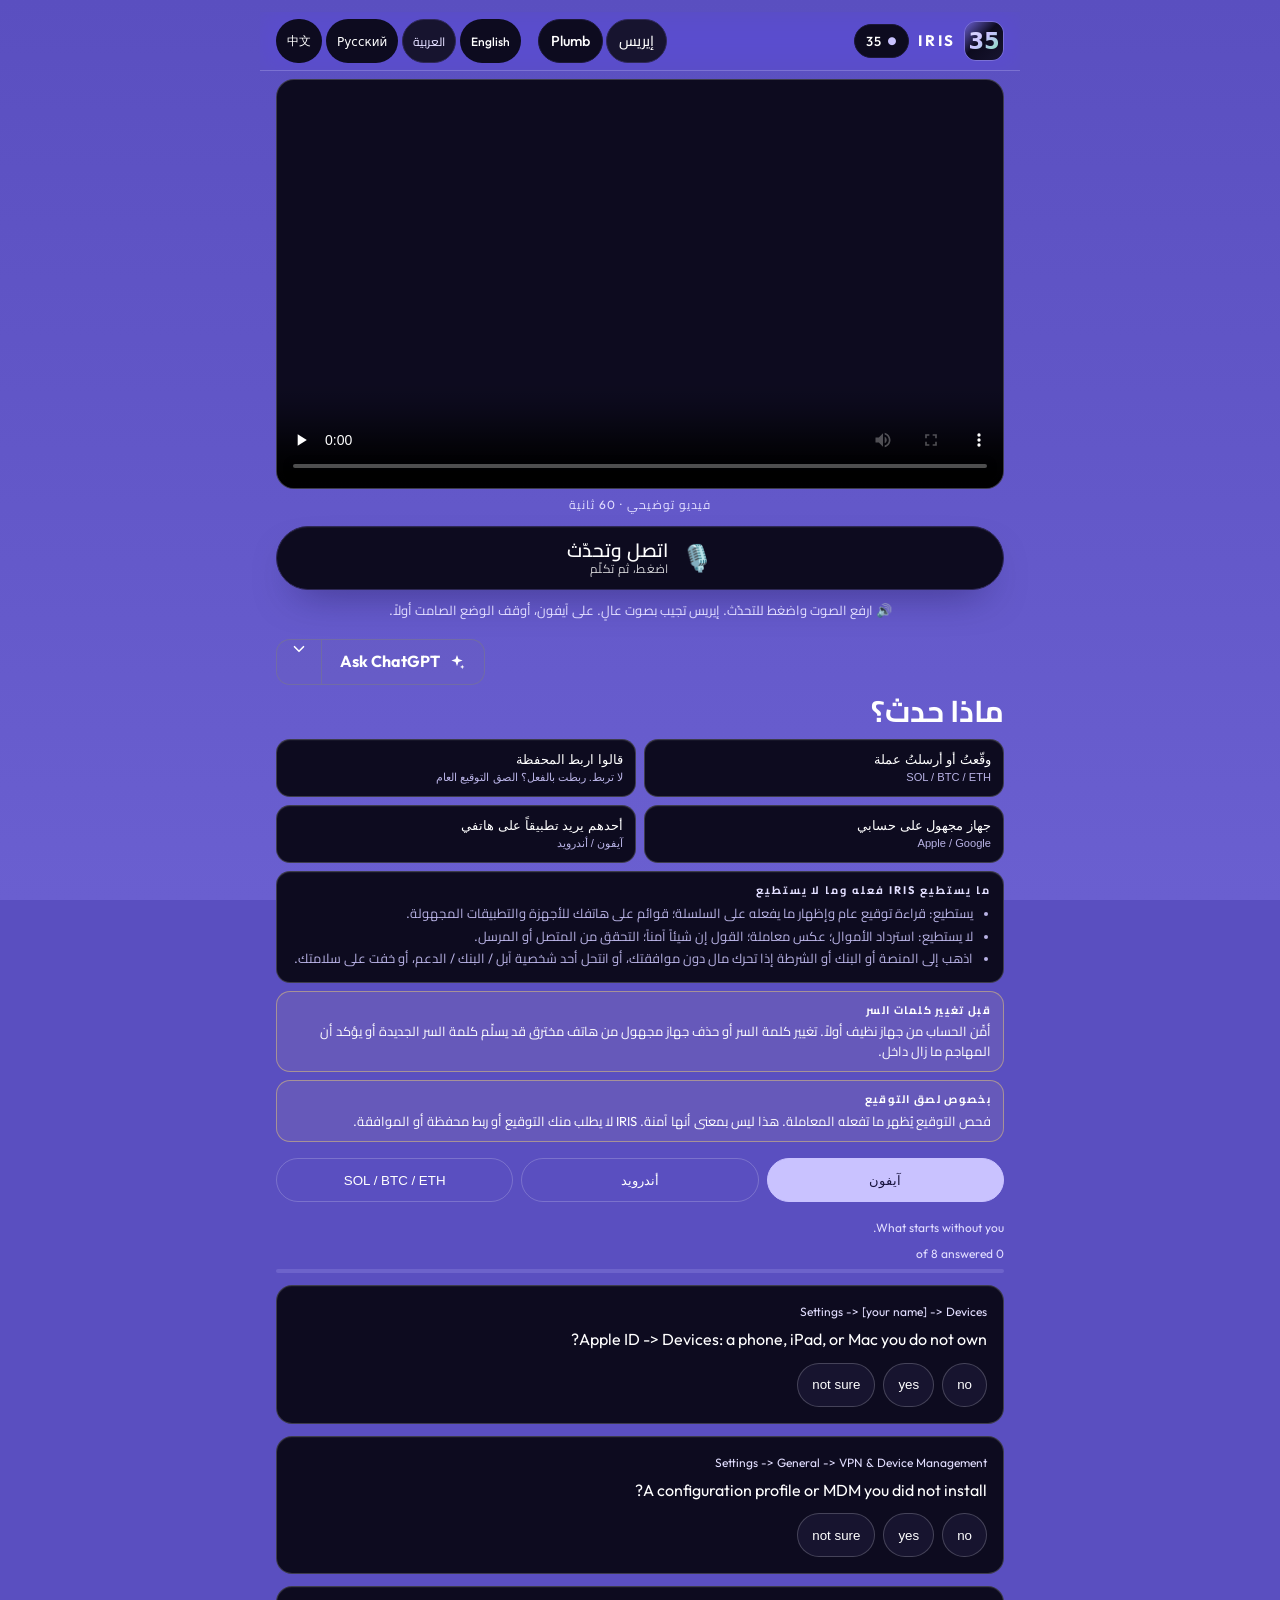
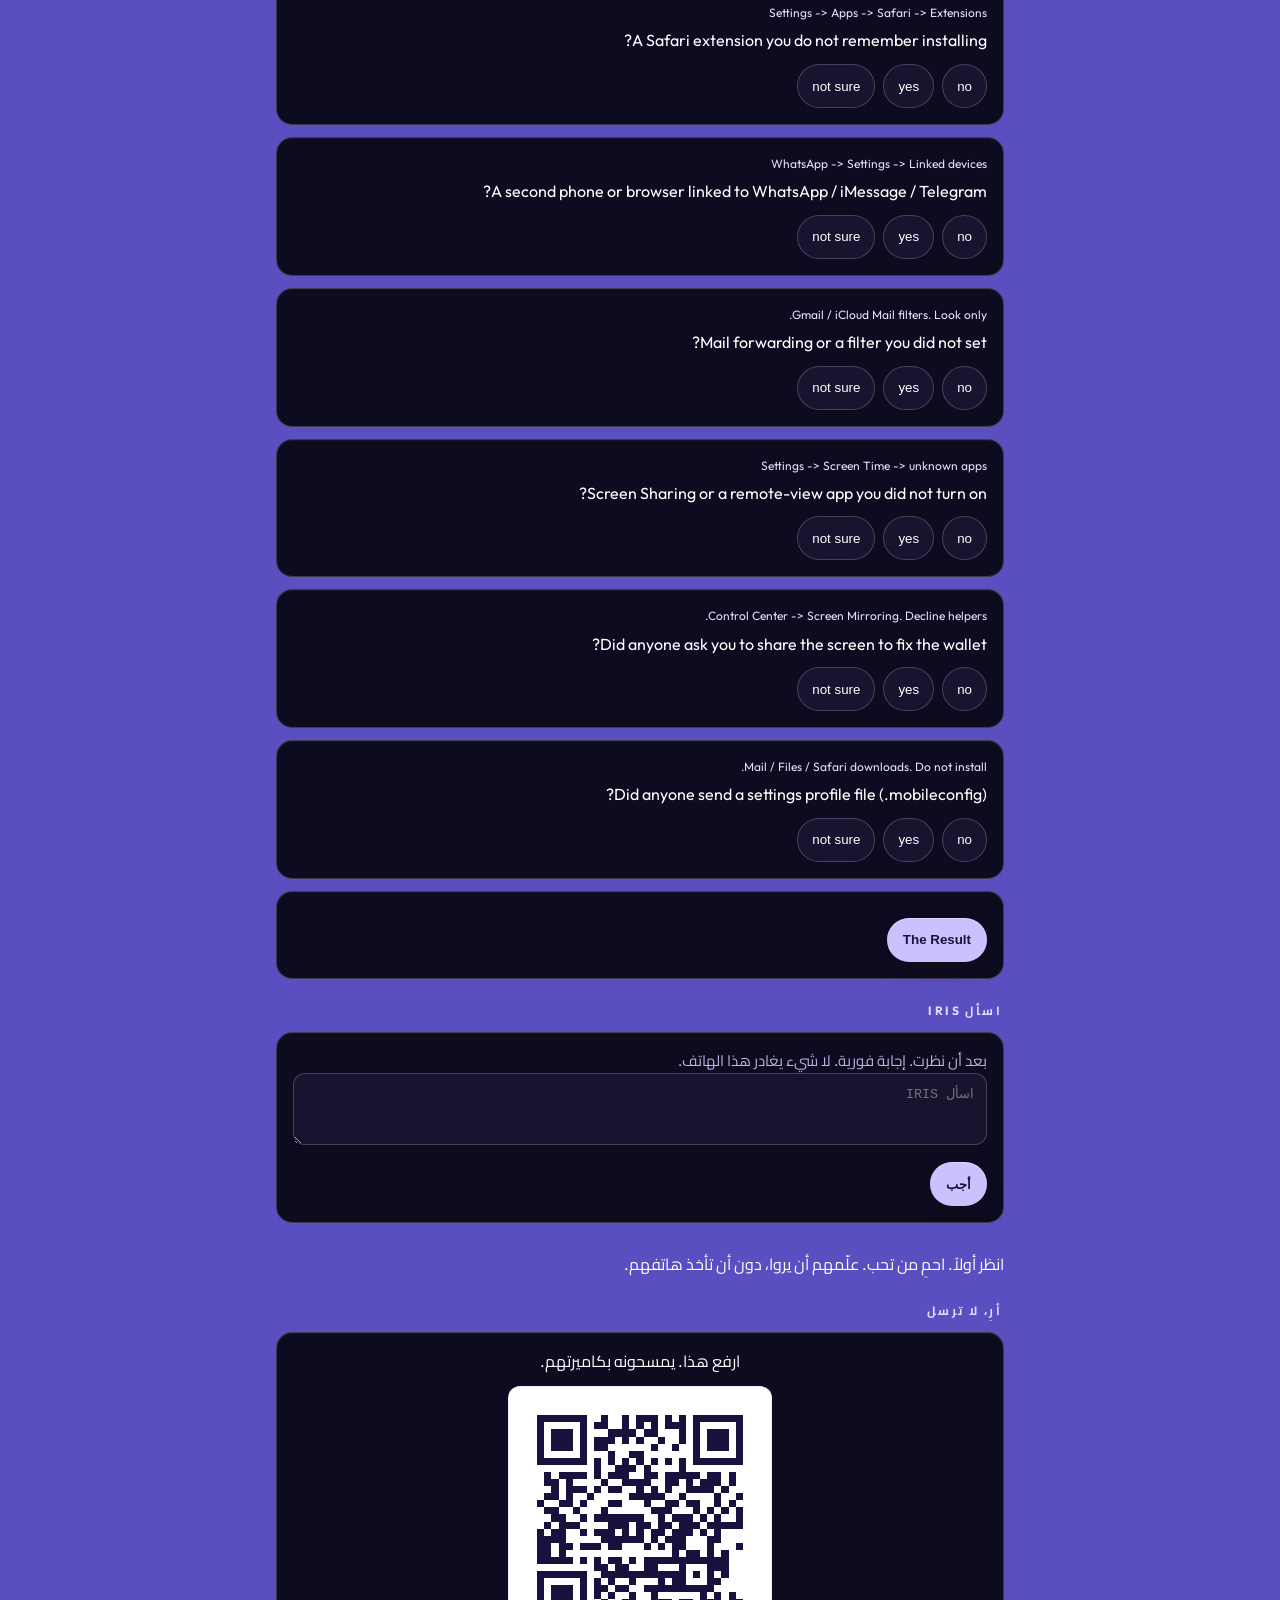
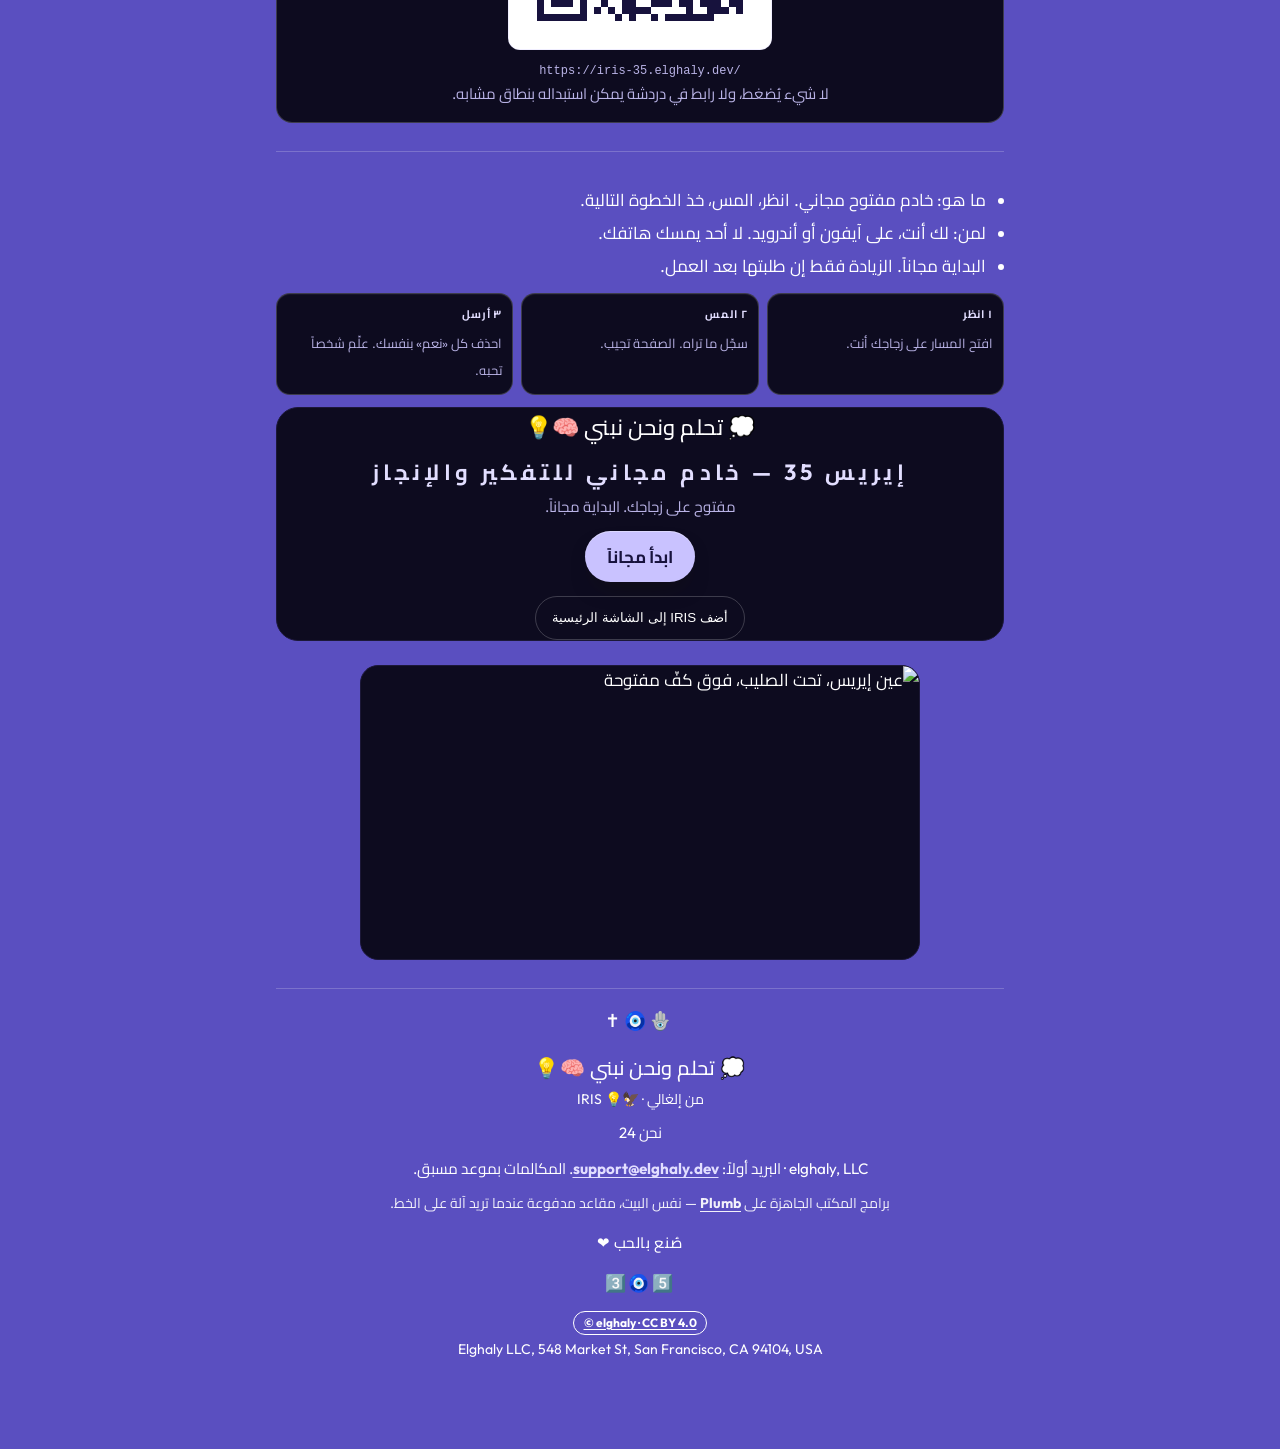
==== ar/index.html @ f45b43e5 "footer: one email, calls by appointment, company address on every page - The email shows once: "Ask " ====
<!DOCTYPE html>
<html lang="ar" dir="rtl" id="root">
<head>
<script>window.__IRIS_PAGE_LANG="ar";</script>

<meta charset="utf-8"/>
<meta name="viewport" content="width=device-width,initial-scale=1,viewport-fit=cover"/>
<title>Iris 35 — what happened?</title>
<meta http-equiv="Content-Security-Policy" content="default-src 'none'; script-src 'self'; style-src 'self' 'unsafe-inline'; img-src 'self' data: https://iris-desk-voice.onrender.com; media-src https://iris-desk-voice.onrender.com; font-src 'self'; manifest-src 'self'; worker-src 'self'; connect-src 'self' https://api.mainnet-beta.solana.com https://solana-rpc.publicnode.com https://ethereum.publicnode.com https://mempool.space; form-action 'self'; base-uri 'none'; object-src 'none'; frame-src 'none'"/>
<meta name="referrer" content="no-referrer"/>
<meta name="theme-color" content="#5a4fc0"/>
<meta name="color-scheme" content="dark"/>
<meta name="description" content="Iris 35 — what happened? Tap your situation. Free help on your phone. No wallet connect."/>
<link rel="canonical" href="https://iris-35.elghaly.dev/ar/"/>
<meta property="og:type" content="website"/>
<meta property="og:site_name" content="Iris 35"/>
<meta property="og:url" content="https://iris-35.elghaly.dev/ar/"/>
<meta property="og:title" content="Iris 35 — what happened?"/>
<meta property="og:description" content="Tap what happened. Free help on your glass. No wallet connect, no seed phrase."/>
<meta property="og:image" content="https://iris-35.elghaly.dev/og.png"/>
<meta property="og:image:width" content="1200"/>
<meta property="og:image:height" content="630"/>
<meta property="og:image:alt" content="Iris 35 — what happened? Free help on your phone, no wallet connect."/>
<meta property="og:locale" content="ar"/>
<meta property="og:locale:alternate" content="ar"/>
<meta property="og:locale:alternate" content="ru_RU"/>
<meta property="og:locale:alternate" content="zh_CN"/>
<link rel="alternate" hreflang="en" href="https://iris-35.elghaly.dev/"/>
<link rel="alternate" hreflang="ar" href="https://iris-35.elghaly.dev/ar/"/>
<link rel="alternate" hreflang="ru" href="https://iris-35.elghaly.dev/ru/"/>
<link rel="alternate" hreflang="zh-Hans" href="https://iris-35.elghaly.dev/zh/"/>
<link rel="alternate" hreflang="x-default" href="https://iris-35.elghaly.dev/"/>
<meta name="twitter:card" content="summary_large_image"/>
<meta name="twitter:title" content="Iris 35 — what happened?"/>
<meta name="twitter:description" content="Tap what happened. Free help on your glass. No wallet connect, no seed phrase."/>
<meta name="twitter:image" content="https://iris-35.elghaly.dev/og.png"/>
<link rel="icon" href="/favicon.ico" sizes="any"/>
<link rel="icon" href="/favicon.svg" type="image/svg+xml"/>
<link rel="apple-touch-icon" href="/apple-touch-icon.png"/>
<link rel="manifest" href="/manifest.webmanifest"/>
<meta name="apple-mobile-web-app-capable" content="yes"/>
<meta name="apple-mobile-web-app-title" content="IRIS 35"/>
<meta name="apple-mobile-web-app-status-bar-style" content="black-translucent"/>
<link rel="stylesheet" href="/iris-glass.css"/>
<link rel="stylesheet" href="/iris.css"/>
<style>
*{box-sizing:border-box;margin:0;padding:0}html,body{color:var(--ink)}
body{-webkit-text-size-adjust:100%}
.wrap{max-width:760px;margin:0 auto;padding:12px 16px 88px;padding-left:max(16px,env(safe-area-inset-left));padding-right:max(16px,env(safe-area-inset-right))}
.lock-top{margin:4px auto 12px}
#desk{scroll-margin-top:80px}
.urgent-first{margin-bottom:8px}
.urgent-h{font-size:clamp(24px,6vw,30px);line-height:1.2;margin:4px 0 10px;letter-spacing:.02em}
.limits,.safety-note{border-radius:14px;padding:12px 14px;margin:10px 0;font-size:14px;line-height:1.5}
.limits{border:1px solid var(--l);background:var(--card);color:var(--dim)}
.limits h2{font-size:11px;letter-spacing:.18em;text-transform:uppercase;color:var(--p);margin:0 0 8px}
.limits ul{margin:0;padding-inline-start:18px}
.limits li{margin:5px 0}
.safety-note{border:1px solid color-mix(in srgb,var(--warn) 45%,transparent);background:color-mix(in srgb,var(--warn) 8%,transparent);color:var(--text)}
.safety-note strong{color:var(--warn);font-weight:700;display:block;margin-bottom:4px;font-size:11px;letter-spacing:.12em;text-transform:uppercase}
.owner{margin:0 0 8px;letter-spacing:.2em;font-size:20px;color:var(--dim);text-align:center}
.hero{text-align:center;margin:8px 0 16px}
.tagline{font-size:clamp(17px,4.5vw,22px);line-height:1.45;margin:12px 0 6px;color:var(--text);letter-spacing:.02em}
.tagline-foot{margin-top:18px;font-size:clamp(16px,4vw,20px);color:var(--text);text-align:center}
.lock{position:relative;max-width:560px;margin:0 auto}
.lock img{width:100%;height:auto;display:block;border-radius:18px;border:1px solid var(--l);background:var(--card)}
.h1{font-size:22px;line-height:1.3;margin:14px 0 8px}
.lede,.hint,.love{color:var(--dim);font-size:15px}
.status{display:inline-flex;align-items:center;gap:6px;border:1px solid var(--l);border-radius:999px;padding:4px 10px;font-size:12px;color:var(--c);margin:8px 0}
.status i{width:7px;height:7px;border-radius:50%;background:var(--dim);display:inline-block;flex:0 0 auto}
.status.up i{background:var(--g)}.status.down i{background:var(--bad)}.status.down{color:var(--bad)}
.cta{display:inline-block;border-radius:999px;padding:12px 22px;font:700 15px inherit;text-decoration:none;margin:12px 0 4px}
.bullets{margin:14px 0;padding-inline-start:18px;color:var(--dim)}
.bullets li{margin:6px 0}
.how{display:grid;grid-template-columns:1fr 1fr 1fr;gap:8px;margin:12px 0}
.how div{border:1px solid var(--l);border-radius:14px;padding:12px 10px;background:var(--card)}
.how b{display:block;color:var(--c);font-size:11px;letter-spacing:.08em;text-transform:uppercase;margin-bottom:4px}
.how span{color:var(--dim);font-size:13px}
.love{margin-top:28px;font-size:16px;line-height:1.7;color:var(--text)}
h2{font-size:12px;letter-spacing:.2em;text-transform:uppercase;color:var(--p);margin:22px 2px 8px}
.askgrid{display:grid;grid-template-columns:1fr 1fr;gap:8px;margin:8px 0 4px}
.askgrid button{text-align:start;border:1px solid var(--l);background:var(--card);color:var(--ink);border-radius:14px;padding:12px;font:600 13px inherit;cursor:pointer;min-height:52px}
.askgrid button small{display:block;color:var(--dim);font-weight:500;margin-top:4px}
.tabs{display:flex;gap:8px;margin:16px 0;flex-wrap:wrap}
.tabs button{flex:1;min-width:22%;min-height:44px;border:1px solid var(--l);background:transparent;color:var(--ink);border-radius:999px;padding:12px 8px;font:600 13px inherit;cursor:pointer}
.tabs button[aria-selected="true"]{background:var(--g);color:var(--gold-ink);border-color:var(--g)}
.panel{display:none}.panel.on{display:block}
.card{background:var(--card);border:1px solid var(--l);border-radius:16px;padding:16px;margin-top:12px}
.q{font-size:16px;margin-bottom:10px}
.ans{display:flex;flex-wrap:wrap;gap:8px}
.ans button{border:1px solid var(--l);background:var(--card-2);color:var(--ink);border-radius:999px;padding:10px 14px;font:600 13px inherit;cursor:pointer;min-height:44px}
.ans button.on-no{border-color:var(--g);color:var(--g);background:color-mix(in srgb,var(--gold) 10%,transparent)}
.ans button.on-yes{border-color:var(--bad);color:var(--bad);background:color-mix(in srgb,var(--bad) 10%,transparent)}
.ans button.on-idk{border-color:var(--warn);color:var(--warn);background:color-mix(in srgb,var(--warn) 10%,transparent)}
.badge{display:inline-block;border-radius:999px;padding:4px 10px;font-size:12px;font-weight:700;letter-spacing:.1em;margin-bottom:8px;border:1px solid currentColor}
.A{color:var(--gold)}.B{color:var(--warn)}.C{color:var(--bad)}.X{color:var(--muted)}
.rule{font-family:ui-monospace,Menlo,Consolas,monospace;font-size:13px;white-space:pre-wrap;word-break:break-word}
label{display:block;font-size:11px;letter-spacing:.14em;text-transform:uppercase;color:var(--p);margin-bottom:8px}
textarea,input[type=email],input[type=text]{width:100%;background:var(--card-2);color:var(--ink);border:1px solid var(--l);border-radius:12px;padding:12px;font:14px inherit}
textarea{min-height:72px}
#q{font:13px ui-monospace,Menlo,Consolas,monospace;min-height:88px}
.row{display:flex;gap:8px;margin-top:10px;flex-wrap:wrap}
.go{border:0;border-radius:999px;padding:12px 16px;font:600 13px inherit;cursor:pointer;min-height:44px}
.ghost{background:transparent;border:1px solid var(--l);color:var(--ink);border-radius:999px;padding:12px 16px;font:600 13px inherit;cursor:pointer;min-height:44px}
.out{display:none;margin-top:12px}.out.on{display:block}
.later{margin-top:28px;padding-top:20px;border-top:1px solid var(--l)}
footer{margin-top:28px;color:var(--dim);font-size:14px;text-align:center;padding-top:8px;border-top:1px solid var(--l)}
footer .marks{letter-spacing:.2em;margin:10px 0;font-size:18px}
footer .marks-down{letter-spacing:.14em;margin-top:14px;font-size:17px}
footer .we-are{margin:10px 0;font-size:15px;color:var(--text)}
footer .made-by{margin-top:16px;font-size:15px;color:var(--warn);letter-spacing:.04em}
footer .plumb-door{margin:12px 0;font-size:14px;line-height:1.55;opacity:.92}
footer .plumb-door a{font-weight:600}
footer .trust{margin-top:16px;padding-top:12px;border-top:1px solid var(--l);font-size:12px;line-height:1.55}
.addr{direction:ltr;unicode-bidi:isolate;margin-top:6px}
a{color:var(--c)}
.path{color:var(--g);font-size:12px;margin-bottom:6px}
@media(max-width:560px){.how{grid-template-columns:1fr}.askgrid{grid-template-columns:1fr}}
.voice{margin:4px 0 18px}
.voice-hint{color:var(--dim);font-size:13px;text-align:center;margin:0 0 14px}
.demo{margin:0 0 12px}
.demo video{display:block;width:100%;height:auto;aspect-ratio:16/9;border-radius:18px;border:1px solid var(--l);background:var(--card)}
.demo figcaption{color:var(--dim);font-size:12px;letter-spacing:.08em;text-align:center;margin-top:6px}
@media print{.voice{display:none}}
</style>
<style id="lic-badges-css">.lic-badges{margin:.75rem 0 0;font-size:.75rem;line-height:1.2}.lic-badges>a,.lic-badges>span{display:inline-flex;align-items:center;min-height:24px;margin:.2rem .15rem;padding:0 .6rem;border:1px solid currentColor;border-radius:999px;color:inherit;vertical-align:middle}.lic-badges>a{text-decoration:underline;text-underline-offset:2px}.lic-badges>span{text-decoration:none}</style>
</head>
<body>
<a class="skip" href="#desk" data-i18n="skip">Skip to the desk</a>
<p id="offline-bar" class="offline-bar" role="status" hidden data-i18n="offline">Offline. Everything on this page still works — only the chain lookup needs a line.</p>
<div class="wrap">
  <header class="nav">
    <div class="nav__in">
      <a class="brand-lockup" href="/" aria-label="IRIS 35 home">
        <img class="brand-mark" src="/mark-35.svg" width="40" height="40" alt="" decoding="async"/>
        <span class="word">IRIS</span>
      </a>
      <span class="house-badge" aria-label="Iris 35"><span class="house-badge__dot" aria-hidden="true">●</span> 35</span>
      <nav class="nav__links nav__links--always" aria-label="Site">
        <a href="/" aria-current="page" data-i18n="nav_iris">Iris</a>
        <a href="https://plumb-35.elghaly.dev/" rel="noopener noreferrer" data-i18n="nav_plumb">Plumb</a>
      </nav>
      <div class="lang-switch" id="langs" role="group" aria-label="Choose language" data-i18n-label="langs_label">
        <button type="button" class="lang-btn" data-lang="en" lang="en" aria-pressed="true">English</button>
        <button type="button" class="lang-btn" data-lang="ar" lang="ar" aria-pressed="false">العربية</button>
        <button type="button" class="lang-btn" data-lang="ru" lang="ru" aria-pressed="false">Русский</button>
        <button type="button" class="lang-btn" data-lang="zh" lang="zh-Hans" aria-pressed="false">中文</button>
      </div>
    </div>
  </header>

  <main id="main">
  <section class="voice" aria-label="Talk to Iris">
    <figure class="demo">
      <video width="1280" height="720" controls playsinline preload="none" poster="demo-poster.jpg" src="https://iris-desk-voice.onrender.com/demo.mp4"></video>
      <figcaption data-i18n="demo_cap">Demo video · 60 seconds</figcaption>
    </figure>
    <a class="talk-btn" href="https://iris-desk-voice.onrender.com" target="_blank" rel="noopener noreferrer">
      <span class="talk-icon" aria-hidden="true">🎙️</span>
      <span class="talk-text"><span class="talk-label" data-i18n="talk_label">Connect &amp; talk</span><span class="talk-sub" data-i18n="talk_sub">Tap, then speak</span></span>
    </a>
    <p class="voice-hint" data-i18n="voice_hint">🔊 Turn your volume up and tap to talk. Iris answers out loud. On iPhone, switch off silent mode first.</p>
  </section>

  <section class="urgent-first" id="what" aria-labelledby="urgent-heading">
    <div class="page-menu" data-page-menu style="display:flex;justify-content:flex-end;min-height:46px;margin:0 0 .5rem"></div>
    <h1 class="urgent-h" id="urgent-heading" data-i18n="askline">What happened?</h1>

    <div class="askgrid" role="group" aria-labelledby="urgent-heading">
      <button type="button" data-go="sig"><span data-i18n="g3">I signed or sent crypto</span><small data-i18n="g3s">SOL / BTC / ETH</small></button>
      <button type="button" data-go="sig"><span data-i18n="g4">They said connect wallet</span><small data-i18n="g4s">Do not connect. Already did? Paste the hash</small></button>
      <button type="button" data-go="iphone"><span data-i18n="g2">Unknown device on my account</span><small data-i18n="g2s">Apple / Google</small></button>
      <button type="button" data-go="iphone"><span data-i18n="g1">Someone wants an app on my phone</span><small data-i18n="g1s">iPhone / Android</small></button>
    </div>

    <div class="limits" role="note">
      <h2 data-i18n="limits_h">What IRIS can and cannot do</h2>
      <ul>
        <li data-i18n="limits_can">CAN: read a public transaction hash and show what it does on chain; walk checklists on your phone for unknown devices and apps.</li>
        <li data-i18n="limits_cannot">CANNOT: recover funds; reverse a transaction; say something is safe; verify who called, emailed, or messaged you.</li>
        <li data-i18n="limits_when">Go to your exchange, bank, or police if money moved without your consent, someone impersonates Apple / bank / support, or you fear for your safety.</li>
      </ul>
    </div>

    <div class="safety-note" role="note">
      <strong data-i18n="safety_clean_h">Before you change passwords</strong>
      <span data-i18n="safety_clean">Secure the account from a clean device first. Changing a password or removing an unknown device from a compromised phone can hand over the new password or confirm the attacker still has access.</span>
    </div>

    <div class="safety-note hash-note" role="note">
      <strong data-i18n="safety_hash_h">About pasting a hash</strong>
      <span data-i18n="safety_hash">A hash check shows what a transaction does. That is not the same as safe. IRIS cannot tell you to sign, connect a wallet, or approve.</span>
    </div>
  </section>

  <div id="desk" class="tabs" role="tablist" aria-label="Which situation" data-i18n-label="tabs_label">
    <button type="button" id="tab-iphone" role="tab" aria-selected="true" aria-controls="iphone" data-i18n="tab_iphone">iPhone</button>
    <button type="button" id="tab-android" role="tab" aria-selected="false" aria-controls="android" data-i18n="tab_android">Android</button>
    <button type="button" id="tab-sig" role="tab" aria-selected="false" aria-controls="sig" data-i18n="tab_sig">SOL / BTC / ETH</button>
  </div>
  <div id="iphone" class="panel on" role="tabpanel" aria-labelledby="tab-iphone" tabindex="-1"></div>
  <div id="android" class="panel" role="tabpanel" aria-labelledby="tab-android" tabindex="-1"></div>
  <div id="sig" class="panel" role="tabpanel" aria-labelledby="tab-sig" tabindex="-1">
    <div class="card">
      <label for="q" data-i18n="hash_label">Public hash only</label>
      <textarea id="q" spellcheck="false" autocomplete="off" autocapitalize="off" data-i18n-ph="hash_ph" placeholder="SOL signature / BTC txid / ETH 0x hash — or paste the explorer link"></textarea>
      <div class="row">
        <button class="go" id="run" type="button" data-i18n="classify">Classify</button>
        <button class="ghost" id="clr" type="button" data-i18n="clear">Clear</button>
      </div>
      <div class="out" id="out" role="status" aria-live="polite"><p><span class="badge A" id="badge">-</span></p><p class="rule" id="report"></p>
        <div class="row"><button class="ghost" type="button" id="copy-chain" data-i18n="copy">Copy report</button></div>
      </div>
    </div>
  </div>

  <h2 data-i18n="ask_h">Ask IRIS</h2>
  <div class="card">
    <p class="hint" data-i18n="ask_hint">After you looked. Instant answer. Nothing leaves this phone.</p>
    <textarea id="askq" data-i18n-ph="ask_ph" placeholder="Ask IRIS"></textarea>
    <div class="row"><button class="go" type="button" id="askgo" data-i18n="ask_go">Answer</button></div>
    <div class="out" id="askout" role="status" aria-live="polite"><p class="rule" id="askrep"></p></div>
  </div>
  <p class="love" data-i18n="love">See first. Protect the people you love. Teach them to see, without taking their phone.</p>

  <h2 data-i18n="qr_h">Show, do not send</h2>
  <div class="card qr-card">
    <p class="q" data-i18n="qr_q">Hold this up. They scan it with their own camera.</p>
    <img class="qr" src="/qr.svg" width="264" height="264" loading="lazy" decoding="async" data-i18n-alt="qr_alt" alt="QR code for https://iris-35.elghaly.dev/"/>
    <p class="rule" dir="ltr">https://iris-35.elghaly.dev/</p>
    <p class="hint" data-i18n="qr_p">Nothing to click, nothing in a chat for anyone to swap for a lookalike.</p>
  </div>

  <section class="later" aria-label="About IRIS">
    <ul class="bullets">
      <li data-i18n="b1">What it is: a free open server. Look, tap, get the next path.</li>
      <li data-i18n="b2">Who it is for: you, on your iPhone or Android. Nobody holds the phone.</li>
      <li data-i18n="b3">Free to start. Extra only if you ask after the work.</li>
    </ul>
    <div class="how">
      <div><b data-i18n="how1_h">1 Look</b><span data-i18n="how1_p">Open the path on YOUR glass.</span></div>
      <div><b data-i18n="how2_h">2 Tap</b><span data-i18n="how2_p">Mark what you see. The page answers.</span></div>
      <div><b data-i18n="how3_h">3 Ship</b><span data-i18n="how3_p">Remove a YES yourself. Teach one person you love.</span></div>
    </div>
    <div class="hero">
      <p class="tagline" data-i18n="tagline">💭 you dream we build 🧠💡</p>
      <h2 class="h1" data-i18n="h1">Iris 35 — free server to think and ship</h2>
      <p class="lede" data-i18n="lede">Open on your glass. Free to start.</p>
      <a class="cta" href="#what" data-i18n="cta">Start free</a>
      <div class="row" id="install-row" hidden style="justify-content:center">
        <button class="ghost" type="button" id="install-go" data-i18n="install">Add IRIS to your home screen</button>
      </div>
    </div>
    <div class="eye">
      <img src="/iris-eye.svg" width="1200" height="630" loading="lazy" decoding="async" data-i18n-alt="eye_alt" alt="The IRIS eye, under a cross, above an open hand"/>
    </div>
  </section>

  </main>
  <footer>
    <p class="marks" aria-hidden="true" dir="ltr">✝️🧿🪬</p>
    <p class="tagline tagline-foot" data-i18n="tagline" dir="auto">💭 you dream we build 🧠💡</p>
    <p data-i18n="by" dir="auto">IRIS 💡🦅 · by ElGhaly</p>
    <p class="we-are"><span data-i18n="we_are">We are 24</span></p>
    <p class="footer-contact"><span data-i18n="footer_llc">elghaly, LLC</span> · <span data-i18n="footer_mail_first">Email first: </span><a href="mailto:support@elghaly.dev" dir="ltr">support@elghaly.dev</a><span data-i18n="footer_calls">. Calls by appointment.</span></p>
    <p class="plumb-door"><span data-i18n="plumb_note">Ready desk software lives on</span> <a href="https://plumb-35.elghaly.dev/" rel="noopener noreferrer">Plumb</a><span data-i18n="plumb_tail"> — same house, paid seats when you want a machine on the wire.</span></p>
    <p class="made-by" data-i18n="made_by" dir="auto">made by love ❤️</p>
    <p class="marks marks-down" aria-hidden="true" dir="ltr">3️⃣🧿5️⃣</p>
  <p class="lic-badges" dir="ltr"><a href="https://creativecommons.org/licenses/by/4.0/" rel="license">© elghaly · CC BY 4.0</a></p>
    <p class="footer__address" lang="en" dir="ltr">Elghaly LLC, 548 Market St, San Francisco, CA 94104, USA</p>
  </footer>
</div>
<script type="application/ld+json">
{"@context":"https://schema.org","@type":"WebSite","name":"Iris 35","url":"https://iris-35.elghaly.dev/","inLanguage":["en","ar","ru","zh"],"description":"What happened? Free help on your phone. Tap your situation — no wallet connect.","publisher":{"@type":"Organization","name":"elghaly, LLC","email":"support@elghaly.dev","url":"https://iris-35.elghaly.dev/"}}
</script>
<script src="/i18n.js"></script>
<script src="/sol-decode.js"></script>
<script src="/app.js"></script>
<script src="/boot.js"></script>
<script src="/ui.js"></script>
<script src="/page-menu.js" defer></script>
</body>
</html>
---- iris-glass.css ----
/* Iris 35 — elghaly house palette 5b (matches chatting.elghaly.dev). */

@font-face {
  font-family: "Outfit";
  font-style: normal;
  font-weight: 700;
  font-display: swap;
  src: url("/fonts/outfit-latin-700-normal.woff2") format("woff2");
  unicode-range: U+0000-00FF, U+0131, U+0152-0153, U+02BB-02BC, U+02C6, U+02DA, U+02DC,
    U+0304, U+0308, U+0329, U+2000-206F, U+20AC, U+2122, U+2191, U+2193, U+2212, U+2215,
    U+FEFF, U+FFFD;
}
@font-face {
  font-family: "Outfit";
  font-style: normal;
  font-weight: 400;
  font-display: swap;
  src: url("/fonts/outfit-latin-400-normal.woff2") format("woff2");
  unicode-range: U+0000-00FF, U+0131, U+0152-0153, U+02BB-02BC, U+02C6, U+02DA, U+02DC,
    U+0304, U+0308, U+0329, U+2000-206F, U+20AC, U+2122, U+2191, U+2193, U+2212, U+2215,
    U+FEFF, U+FFFD;
}
@font-face {
  font-family: "Outfit";
  font-style: normal;
  font-weight: 500;
  font-display: swap;
  src: url("/fonts/outfit-latin-500-normal.woff2") format("woff2");
  unicode-range: U+0000-00FF, U+0131, U+0152-0153, U+02BB-02BC, U+02C6, U+02DA, U+02DC,
    U+0304, U+0308, U+0329, U+2000-206F, U+20AC, U+2122, U+2191, U+2193, U+2212, U+2215,
    U+FEFF, U+FFFD;
}
@font-face {
  font-family: "Cairo";
  font-style: normal;
  font-weight: 200 1000;
  font-display: swap;
  src: url("/fonts/cairo-arabic-wght.woff2") format("woff2");
  unicode-range: U+0600-06FF, U+0750-077F, U+0870-088E, U+0890-0891, U+0897-08E1,
    U+08E3-08FF, U+200C-200E, U+2010-2011, U+204F, U+2E41, U+FB50-FDFF, U+FE70-FE74,
    U+FE76-FEFC;
}
@font-face {
  font-family: "Cinzel Wordmark";
  font-style: normal;
  font-weight: 500;
  font-display: swap;
  src: url("/fonts/cinzel-500-wordmark.woff2") format("woff2");
  unicode-range: U+0041, U+0045, U+0047, U+0048, U+004C, U+0059;
}

:root {
  color-scheme: dark;
  --bg: #5a4fc0;
  --bg-2: #6a5fd0;
  --card: #0d0b1f;
  --card-2: #17142f;
  --line: #1c1838;
  --line-2: #2e2856;
  --text: #ffffff;
  --muted: #b9b3e6;
  --gold: #c9c2ff;
  --gold-2: #e2deff;
  --gold-ink: #17123d;
  --pos: #7be3b0;
  --on-bg-line: rgba(255, 255, 255, 0.2);
  --shadow: inset 0 1px 0 rgba(255, 255, 255, 0.04), 0 18px 40px -20px rgba(16, 10, 58, 0.6);
  --radius: 22px;
  --radius-sm: 20px;
  --font: "Outfit", "Cairo", system-ui, -apple-system, "Segoe UI", sans-serif;
  --max: 72rem;
  --gutter: 1rem;
  /* legacy iris tokens */
  --ink: var(--text);
  --dim: var(--muted);
  --p: var(--gold);
  --g: var(--gold);
  --c: var(--gold-2);
  --l: var(--on-bg-line);
  --warn: #f5d76e;
  --bad: #ff8fa8;
}

html {
  background: var(--bg);
  scroll-behavior: smooth;
  overflow-x: clip;
}

body {
  overflow-x: clip;
  font-family: var(--font);
  font-size: 1.0625rem;
  line-height: 1.6;
  -webkit-font-smoothing: antialiased;
}

body::before {
  content: "";
  position: fixed;
  inset: 0;
  z-index: -1;
  pointer-events: none;
  background: linear-gradient(180deg, var(--bg), var(--bg-2));
}

a {
  color: var(--gold-2);
  text-underline-offset: 3px;
}

/* ── top bar ── */
.nav {
  position: sticky;
  top: 0;
  z-index: 50;
  margin: 0 -16px 8px;
  background: color-mix(in srgb, var(--bg) 94%, transparent);
  border-bottom: 1px solid var(--on-bg-line);
}

@supports ((-webkit-backdrop-filter: blur(1px)) or (backdrop-filter: blur(1px))) {
  .nav {
    background: color-mix(in srgb, var(--bg) 78%, transparent);
    -webkit-backdrop-filter: saturate(160%) blur(16px);
    backdrop-filter: saturate(160%) blur(16px);
  }
}

.nav__in {
  max-width: var(--max);
  min-height: 56px;
  margin: 0 auto;
  padding: 0.45rem 16px;
  padding-top: max(0.45rem, env(safe-area-inset-top));
  display: flex;
  align-items: center;
  gap: 0.55rem;
  flex-wrap: nowrap;
}

.brand-lockup {
  display: flex;
  align-items: center;
  gap: 8px;
  flex: 0 0 auto;
  text-decoration: none;
  color: var(--text);
}

.brand-mark {
  width: 40px;
  height: 40px;
  border-radius: 12px;
  border: 1px solid var(--on-bg-line);
}

.brand-lockup .word {
  font-size: 0.95rem;
  font-weight: 700;
  letter-spacing: 0.18em;
  color: var(--text);
}

.house-badge {
  display: inline-flex;
  align-items: center;
  gap: 0.35rem;
  flex: none;
  padding: 0.35rem 0.7rem;
  border: 1px solid var(--line);
  border-radius: 999px;
  background: var(--card);
  color: var(--text);
  font-size: 0.82rem;
  font-weight: 500;
  letter-spacing: 0.06em;
  white-space: nowrap;
}

.house-badge__dot {
  color: var(--gold);
  font-size: 0.65rem;
  line-height: 1;
}

.nav__links {
  display: none;
  gap: 0.2rem;
  margin-inline-start: auto;
}

.nav__links a {
  min-height: 44px;
  display: inline-flex;
  align-items: center;
  padding: 0.45rem 0.75rem;
  border-radius: 999px;
  color: var(--text);
  font-size: 0.9rem;
  font-weight: 500;
  text-decoration: none;
  background: var(--card);
  border: 1px solid var(--line);
}

.nav__links a:hover,
.nav__links a[aria-current="page"] {
  background: var(--card-2);
  border-color: var(--line-2);
}

.nav__links--always {
  display: flex;
}

.lang-switch {
  display: flex;
  gap: 4px;
  min-width: 0;
  margin-inline-start: auto;
  overflow-x: auto;
  scrollbar-width: none;
}

.lang-switch::-webkit-scrollbar {
  display: none;
}

.lang-btn {
  flex: none;
  min-height: 44px;
  padding: 4px 10px;
  border: 1px solid transparent;
  border-radius: 999px;
  background: var(--card);
  color: var(--text);
  font: 500 0.75rem var(--font);
  cursor: pointer;
  white-space: nowrap;
}

.lang-btn[aria-pressed="true"] {
  border-color: var(--line-2);
  background: var(--card-2);
  color: var(--gold-2);
}

@media (max-width: 420px) {
  .nav__in {
    gap: 0.35rem;
    min-width: 0;
  }
  .brand-lockup .word {
    font-size: 0.85rem;
    letter-spacing: 0.12em;
  }
  .house-badge {
    padding: 0.3rem 0.55rem;
    font-size: 0.75rem;
  }
  .lang-btn {
    padding: 4px 6px;
    font-size: 0.68rem;
  }
  .nav__links--always a {
    padding: 0.45rem 0.5rem;
    font-size: 0.82rem;
  }
  .lang-switch {
    min-width: 0;
    max-width: 100%;
  }
}

@media (max-width: 390px) {
  .nav__in {
    gap: 0.25rem;
  }
  .brand-lockup .word {
    display: none;
  }
  .nav__links--always a {
    padding: 0.4rem 0.45rem;
    font-size: 0.78rem;
  }
}

@media (min-width: 900px) {
  .lang-switch {
    margin-inline-start: 0.5rem;
  }
}

.wrap {
  max-width: min(760px, var(--max));
}

.go,
.cta {
  background: var(--gold) !important;
  color: var(--gold-ink) !important;
  border-color: transparent !important;
  font-weight: 700;
  box-shadow: 0 12px 26px -14px rgba(26, 20, 5, 0.55),
    inset 0 1px 0 rgba(255, 255, 255, 0.35);
}

.go:hover,
.cta:hover {
  background: var(--gold-2) !important;
}

.ghost,
.tabs button,
.ans button {
  border-color: var(--line-2);
}

.tabs button[aria-selected="true"],
.langs button.on {
  background: var(--gold);
  color: var(--gold-ink);
  border-color: var(--gold);
}

.card,
.limits,
.how div,
.askgrid button {
  background: var(--card);
  border-color: var(--line);
  box-shadow: inset 0 1px 0 rgba(255, 255, 255, 0.04);
}

.card .hint,
.lede,
.hint,
.love,
.limits,
.bullets,
.how span,
.voice-hint,
footer {
  color: var(--muted);
}

h2,
.limits h2,
label {
  color: var(--gold);
}

.offline-bar {
  background: var(--warn);
  color: var(--gold-ink);
}

.skip:focus {
  background: var(--gold);
  color: var(--gold-ink);
}

.talk-btn {
  display: flex;
  align-items: center;
  justify-content: center;
  gap: 12px;
  width: 100%;
  box-sizing: border-box;
  min-height: 64px;
  margin: 0 0 10px;
  padding: 10px 20px;
  border-radius: 999px;
  border: 1px solid var(--line-2);
  background: var(--card) !important;
  color: var(--text) !important;
  font-family: inherit;
  text-decoration: none;
  letter-spacing: 0.02em;
  touch-action: manipulation;
  -webkit-tap-highlight-color: transparent;
  box-shadow: var(--shadow);
  transition: transform 0.1s ease, background 0.2s ease;
}

.talk-btn:hover {
  background: var(--card-2) !important;
  color: var(--text) !important;
}

.talk-btn:active {
  transform: scale(0.98);
}

.talk-btn:focus-visible {
  outline: 3px solid var(--gold-2);
  outline-offset: 3px;
  border-radius: 999px;
}

.talk-icon {
  font-size: 26px;
  line-height: 1;
}

.talk-text {
  display: flex;
  flex-direction: column;
  align-items: flex-start;
  text-align: start;
  line-height: 1.2;
  min-width: 0;
}

.talk-label {
  font-size: 19px;
  font-weight: 600;
  white-space: normal;
}

.talk-sub {
  font-size: 12px;
  font-weight: 400;
  opacity: 0.8;
}

@media (max-width: 390px) {
  .talk-label {
    font-size: 17px;
  }
  .talk-icon {
    font-size: 23px;
  }
}

.safety-note {
  border: 1px solid color-mix(in srgb, var(--warn) 45%, transparent);
  background: color-mix(in srgb, var(--warn) 8%, transparent);
  color: var(--text);
}

.tagline,
.tagline-foot,
.love,
footer .we-are {
  color: var(--text);
}

footer .made-by {
  color: var(--warn);
}

.lock img,
.demo video {
  background: var(--card);
}

.ans button {
  background: var(--card-2);
}

.ans button.on-no {
  border-color: var(--gold);
  color: var(--gold);
  background: color-mix(in srgb, var(--gold) 10%, transparent);
}

.ans button.on-yes {
  border-color: var(--bad);
  color: var(--bad);
  background: color-mix(in srgb, var(--bad) 10%, transparent);
}

.ans button.on-idk {
  border-color: var(--warn);
  color: var(--warn);
  background: color-mix(in srgb, var(--warn) 10%, transparent);
}

.A {
  color: var(--gold);
}
.B {
  color: var(--warn);
}
.C {
  color: var(--bad);
}
.X {
  color: var(--muted);
}

textarea,
input[type="email"],
input[type="text"] {
  background: var(--card-2);
}

.footer-contact {
  margin: 12px 0;
  font-size: 0.95rem;
  color: var(--text);
}

.footer-contact a {
  color: var(--gold-2);
  font-weight: 600;
}

html[lang|="ar"] .urgent-h,
html[lang|="ar"] .go,
html[lang|="ar"] .cta {
  letter-spacing: 0;
}

html[lang|="zh"] .urgent-h {
  letter-spacing: 0.02em;
}

/* Text on --bg: spec tokens that meet 4.5:1 on #5a4fc0 (axe / Lighthouse). */
body .demo figcaption,
body .voice-hint,
body .progress,
body h2,
body label,
body .limits h2,
body .path {
  color: var(--gold-2);
}

body .safety-note strong {
  color: var(--text);
}

body .bullets,
body .bullets li,
body footer,
body footer .we-are,
body footer .plumb-door,
body footer .plumb-door span,
body footer .trust,
body footer .lic-badges,
body footer .lic-badges a,
body footer .lic-badges span,
body footer .made-by {
  color: var(--text);
}

body footer a,
body footer .plumb-door a,
body footer .we-are a {
  color: var(--text);
  font-weight: 600;
}
---- iris.css ----
.nav .brand-mark{flex:0 0 auto}
.urgent-first .askgrid button:active,.urgent-first .askgrid button:focus-visible{border-color:var(--g);outline:none;box-shadow:0 0 0 2px rgba(201,194,255,.35)}
.urgent-first .limits,.urgent-first .safety-note{margin:8px 0;padding:10px 12px;font-size:13px}
.urgent-first .limits h2{margin-bottom:6px}
.urgent-first .limits li{margin:3px 0}
@media(max-width:560px){
  .urgent-h{font-size:26px;margin-bottom:8px}
  .urgent-first .askgrid{margin-bottom:6px}
  .urgent-first .askgrid button{padding:14px 12px;font-size:14px}
}
.later .hero{position:relative;margin:0 0 12px;border-radius:22px;overflow:hidden;border:1px solid var(--line);background:var(--card)}
.hero{position:relative;margin:0 0 12px;border-radius:22px;overflow:hidden;border:1px solid var(--line);background:var(--card)}
.hero img{width:100%;height:auto;display:block}
.lock{position:relative;max-width:560px;margin:0 auto}
.lock-mask,.lock-words,.lock .iris-word,.lock .elg-word{display:none!important}
.cards{display:grid;gap:10px;margin:18px 0}
.cards .card p.q{margin-bottom:6px}
.addr{direction:ltr;unicode-bidi:isolate;margin-top:6px;color:var(--muted);font-size:13px}
#gate{display:none!important}
body.gated{overflow:auto!important}
.skip{position:absolute;width:1px;height:1px;padding:0;overflow:hidden;
  clip:rect(0 0 0 0);clip-path:inset(50%);white-space:nowrap;
  background:var(--gold);color:var(--gold-ink);font:700 13px var(--font,ui-sans-serif,system-ui,sans-serif);text-decoration:none}
.skip:focus{position:fixed;top:0;inset-inline-start:0;z-index:20;
  width:auto;height:auto;padding:10px 16px;overflow:visible;clip:auto;clip-path:none;
  border-end-end-radius:12px}
:focus-visible{outline:2px solid var(--gold-2);outline-offset:2px;border-radius:8px}
.lang-btn:focus-visible,.lang-switch button:focus-visible,.tabs button:focus-visible,.ans button:focus-visible{outline-offset:3px}
.offline-bar{background:var(--warn);color:var(--gold-ink);margin:0;padding:10px 16px;
  font:600 13px var(--font,ui-sans-serif,system-ui,sans-serif);text-align:center}
.progress{color:var(--muted);font-size:12px;margin:2px 0 6px}
.bar{height:4px;border-radius:999px;background:color-mix(in srgb,var(--gold) 18%,transparent);overflow:hidden;margin-bottom:8px}
.bar span{display:block;height:100%;background:var(--gold);transition:width .25s ease}
@media (prefers-reduced-motion: reduce){
  *,*::before,*::after{animation-duration:.01ms!important;animation-iteration-count:1!important;
    transition-duration:.01ms!important;scroll-behavior:auto!important}
}
@media print{
  html,body{background:#fff!important;color:#000!important}
  .wrap{max-width:none;padding:0}
  .lang-switch,.nav,.tabs,.askgrid,.cta,.skip,.offline-bar,.status,.row,.bar,#install-row,.hero .lock{display:none!important}
  .panel{display:block!important;break-inside:avoid}
  .card{background:#fff!important;border:1px solid #999!important;color:#000!important;break-inside:avoid}
  .q,.rule,.lede,.hint,.love,.bullets,.how span,footer{color:#000!important}
  .path,h2{color:#444!important}
  .badge{border:1px solid #000!important;color:#000!important}
  a{color:#000!important;text-decoration:underline}
  a[href^="http"]::after{content:" (" attr(href) ")";font-size:11px}
}
.eye{margin:24px auto 8px;max-width:560px}
.eye img{width:100%;height:auto;display:block;border-radius:18px;
  border:1px solid var(--line);background:var(--card)}
@media print{.eye{display:none}}
.tagline{font-weight:500}
footer .made-by{font-weight:500}
footer .we-are a{color:var(--c);font-weight:600}
.hero .tagline{margin-top:4px}
.qr-card{text-align:center}
.qr{display:block;margin:12px auto;width:min(264px,70vw);height:auto;
  border-radius:12px;background:#fff;border:1px solid color-mix(in srgb,var(--gold) 28%,transparent)}
.qr-card .rule{font-size:12px;color:var(--muted);word-break:break-all}
@media print{.qr-card{display:block!important;break-inside:avoid}.qr{border:1px solid #000!important}}
.addr-key{overflow-wrap:anywhere;word-break:break-word;font-size:12px;line-height:1.5}
.addr-key a{overflow-wrap:anywhere}
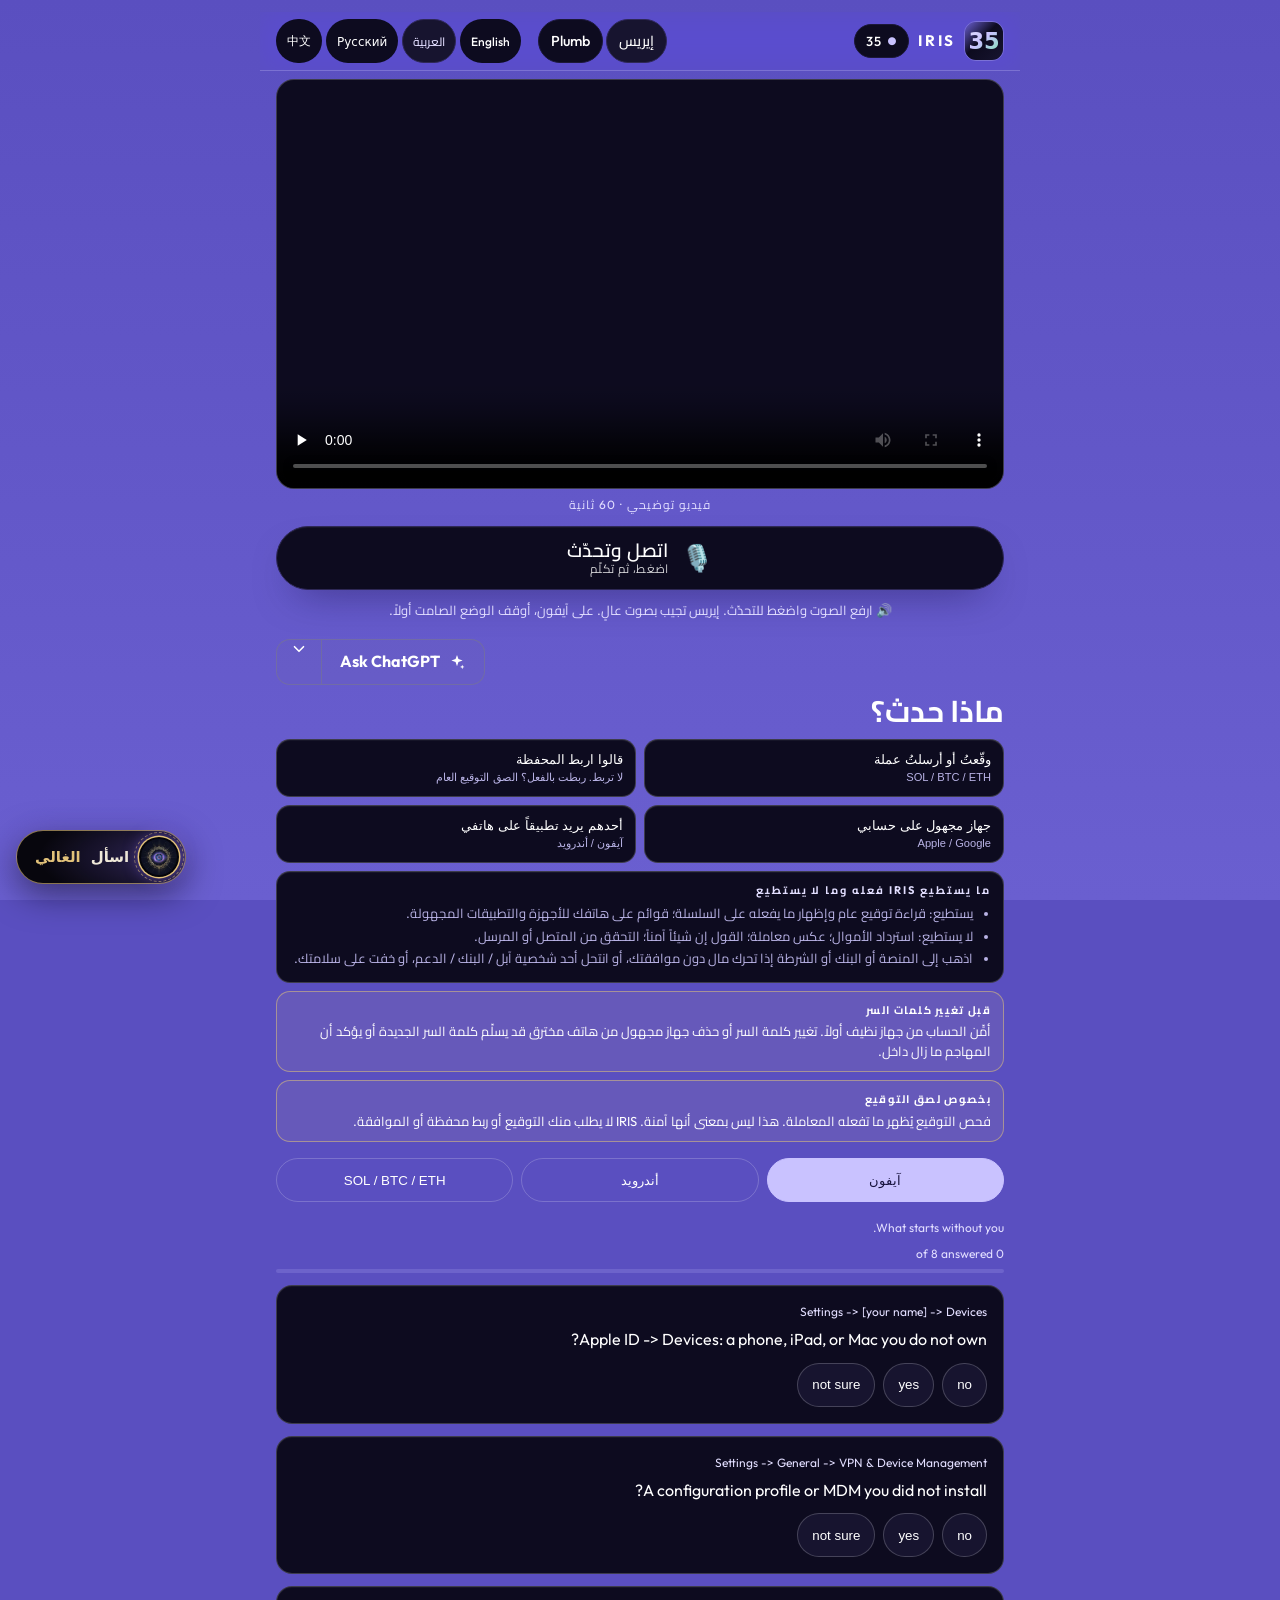
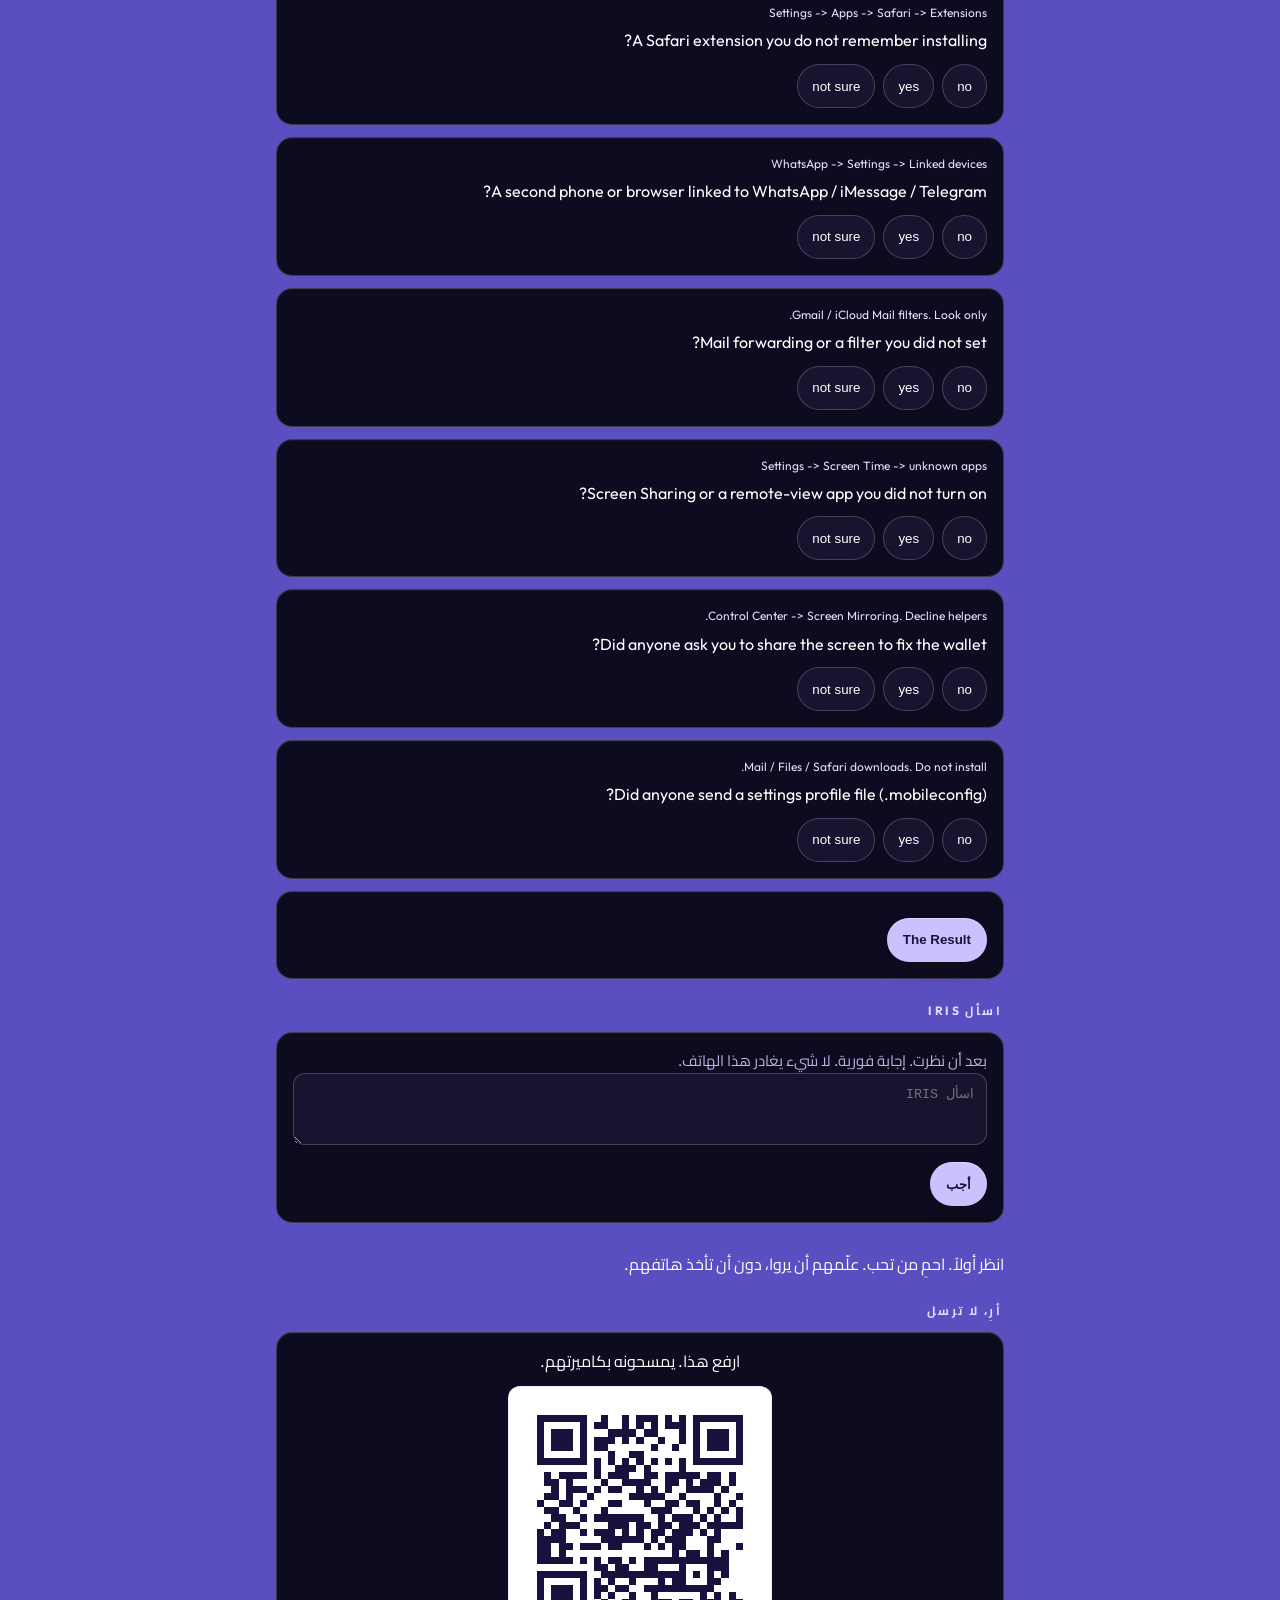
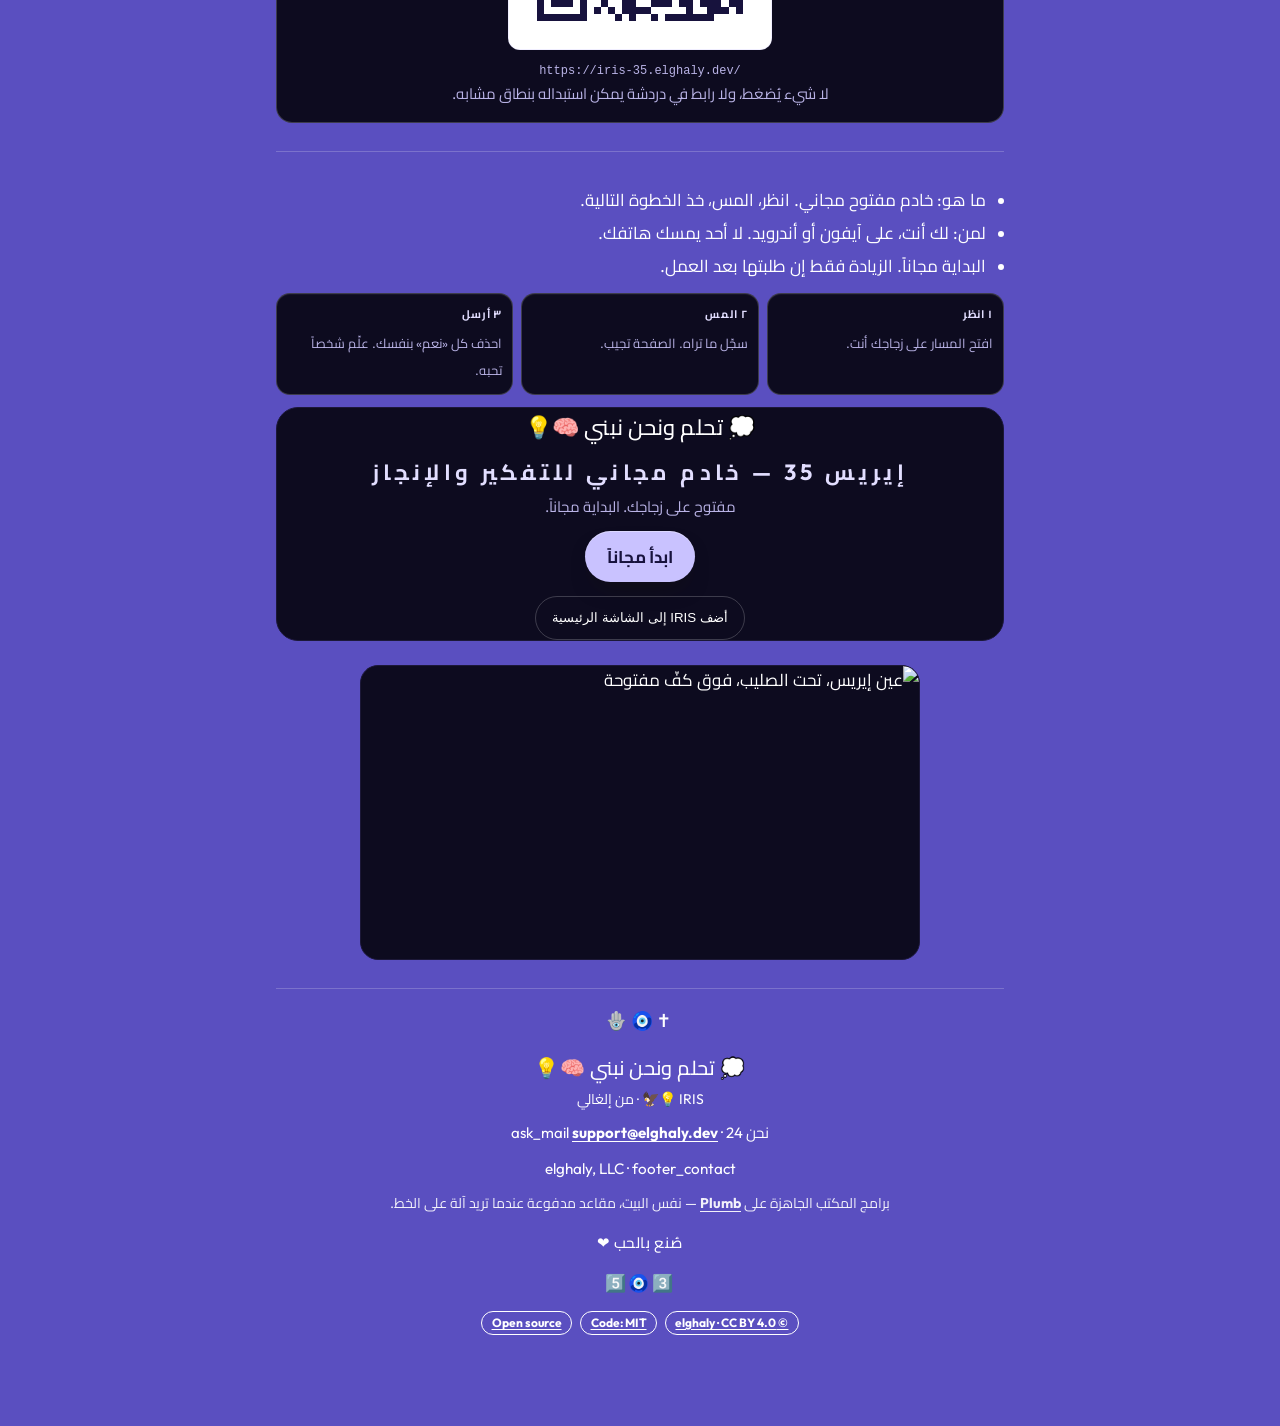
==== commit 4083496e: "assistant: «الغالي» replaces "Ask the Faithful Servant", in its own look - assets/faithful-servant.j" ====
--- a/ar/index.html
+++ b/ar/index.html
@@ -258,16 +258,15 @@
 
   </main>
   <footer>
-    <p class="marks" aria-hidden="true" dir="ltr">✝️🧿🪬</p>
-    <p class="tagline tagline-foot" data-i18n="tagline" dir="auto">💭 you dream we build 🧠💡</p>
-    <p data-i18n="by" dir="auto">IRIS 💡🦅 · by ElGhaly</p>
-    <p class="we-are"><span data-i18n="we_are">We are 24</span></p>
-    <p class="footer-contact"><span data-i18n="footer_llc">elghaly, LLC</span> · <span data-i18n="footer_mail_first">Email first: </span><a href="mailto:support@elghaly.dev" dir="ltr">support@elghaly.dev</a><span data-i18n="footer_calls">. Calls by appointment.</span></p>
+    <p class="marks" aria-hidden="true">✝️🧿🪬</p>
+    <p class="tagline tagline-foot" data-i18n="tagline">💭 you dream we build 🧠💡</p>
+    <p data-i18n="by">IRIS 💡🦅 · by ElGhaly</p>
+    <p class="we-are"><span data-i18n="we_are">We are 24</span> · <span data-i18n="ask_mail">Ask us on mail</span> <a href="mailto:support@elghaly.dev">support@elghaly.dev</a></p>
+    <p class="footer-contact"><span data-i18n="footer_llc">elghaly, LLC</span> · <span data-i18n="footer_contact">Email first: support@elghaly.dev. Calls only by appointment.</span></p>
     <p class="plumb-door"><span data-i18n="plumb_note">Ready desk software lives on</span> <a href="https://plumb-35.elghaly.dev/" rel="noopener noreferrer">Plumb</a><span data-i18n="plumb_tail"> — same house, paid seats when you want a machine on the wire.</span></p>
-    <p class="made-by" data-i18n="made_by" dir="auto">made by love ❤️</p>
-    <p class="marks marks-down" aria-hidden="true" dir="ltr">3️⃣🧿5️⃣</p>
-  <p class="lic-badges" dir="ltr"><a href="https://creativecommons.org/licenses/by/4.0/" rel="license">© elghaly · CC BY 4.0</a></p>
-    <p class="footer__address" lang="en" dir="ltr">Elghaly LLC, 548 Market St, San Francisco, CA 94104, USA</p>
+    <p class="made-by" data-i18n="made_by">made by love ❤️</p>
+    <p class="marks marks-down" aria-hidden="true">3️⃣🧿5️⃣</p>
+  <p class="lic-badges"><a href="https://creativecommons.org/licenses/by/4.0/" rel="license">© elghaly · CC BY 4.0</a> <a href="https://github.com/Alarm2024/iris-35/blob/main/LICENSE">Code: MIT</a> <a href="https://github.com/Alarm2024">Open source</a></p>
   </footer>
 </div>
 <script type="application/ld+json">
@@ -279,5 +278,6 @@
 <script src="/boot.js"></script>
 <script src="/ui.js"></script>
 <script src="/page-menu.js" defer></script>
+<script src="/assets/alghali.js" data-product="Iris 35" defer></script>
 </body>
 </html>
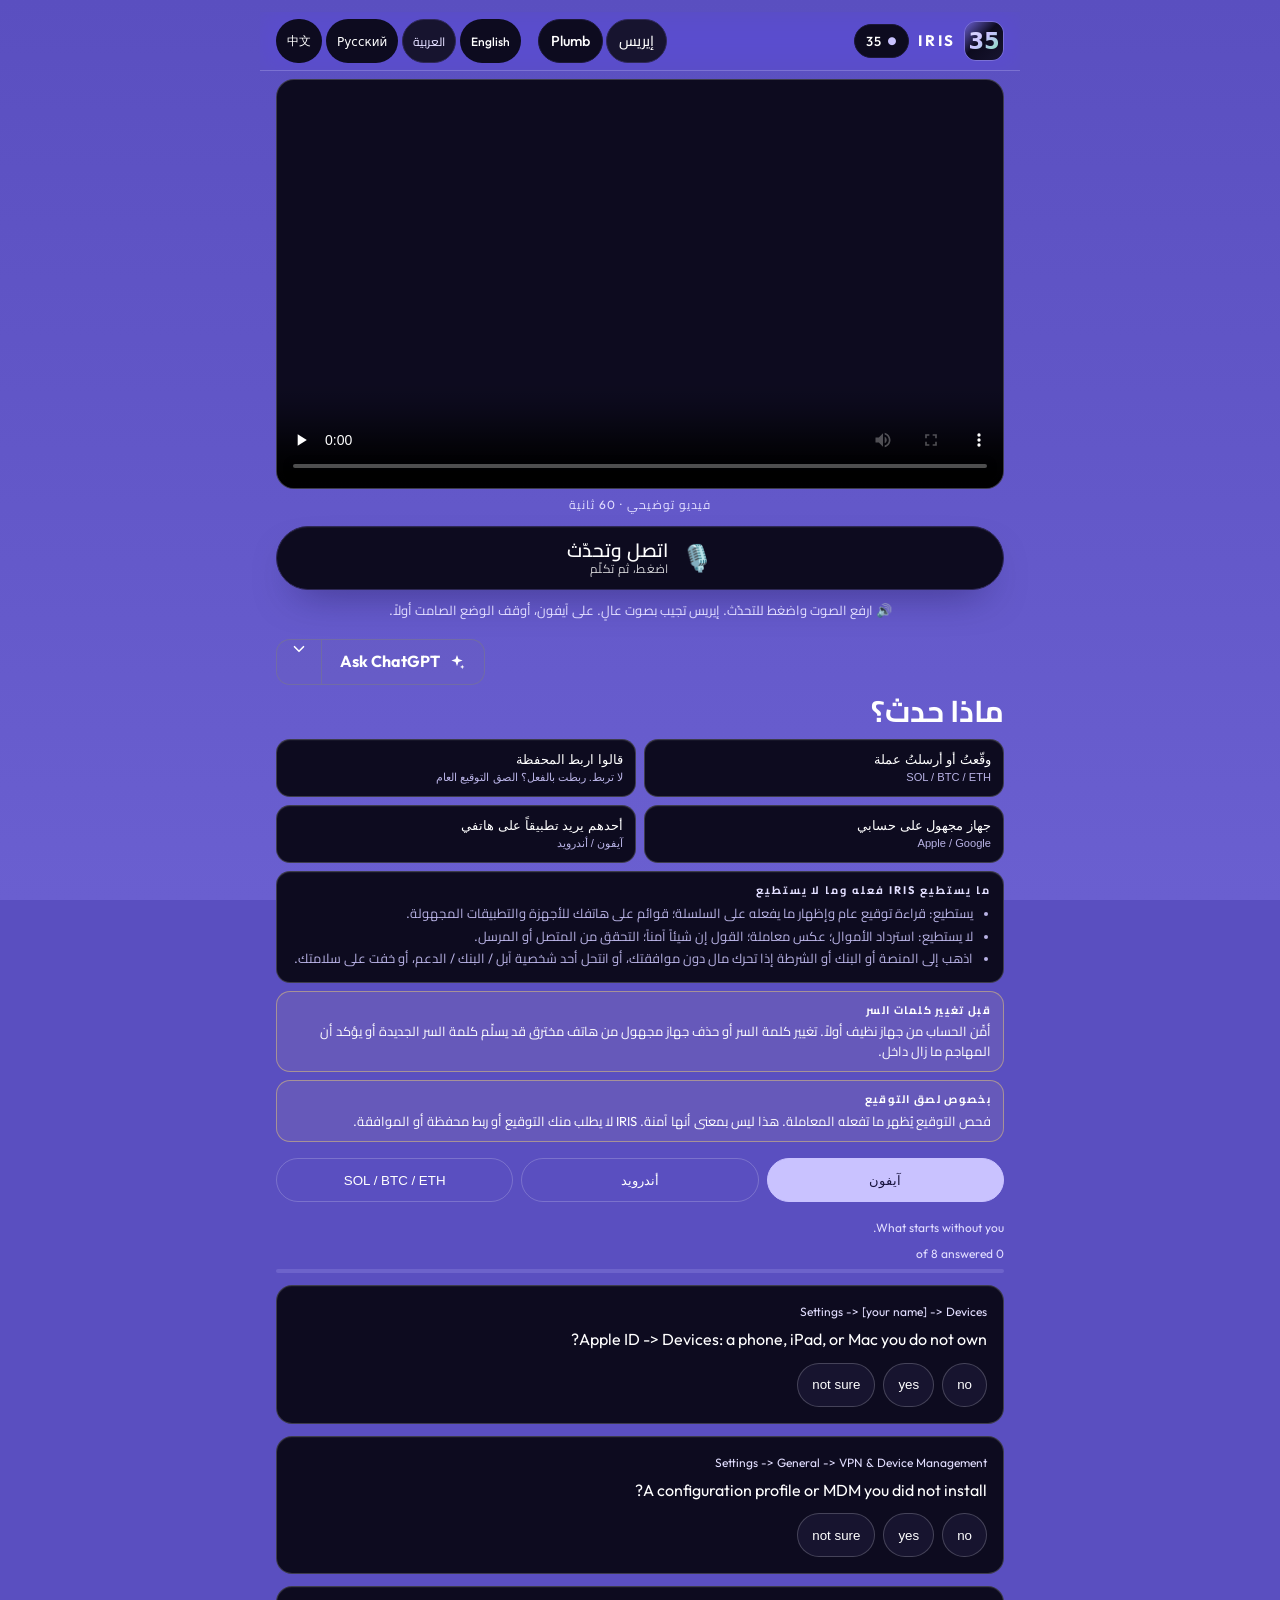
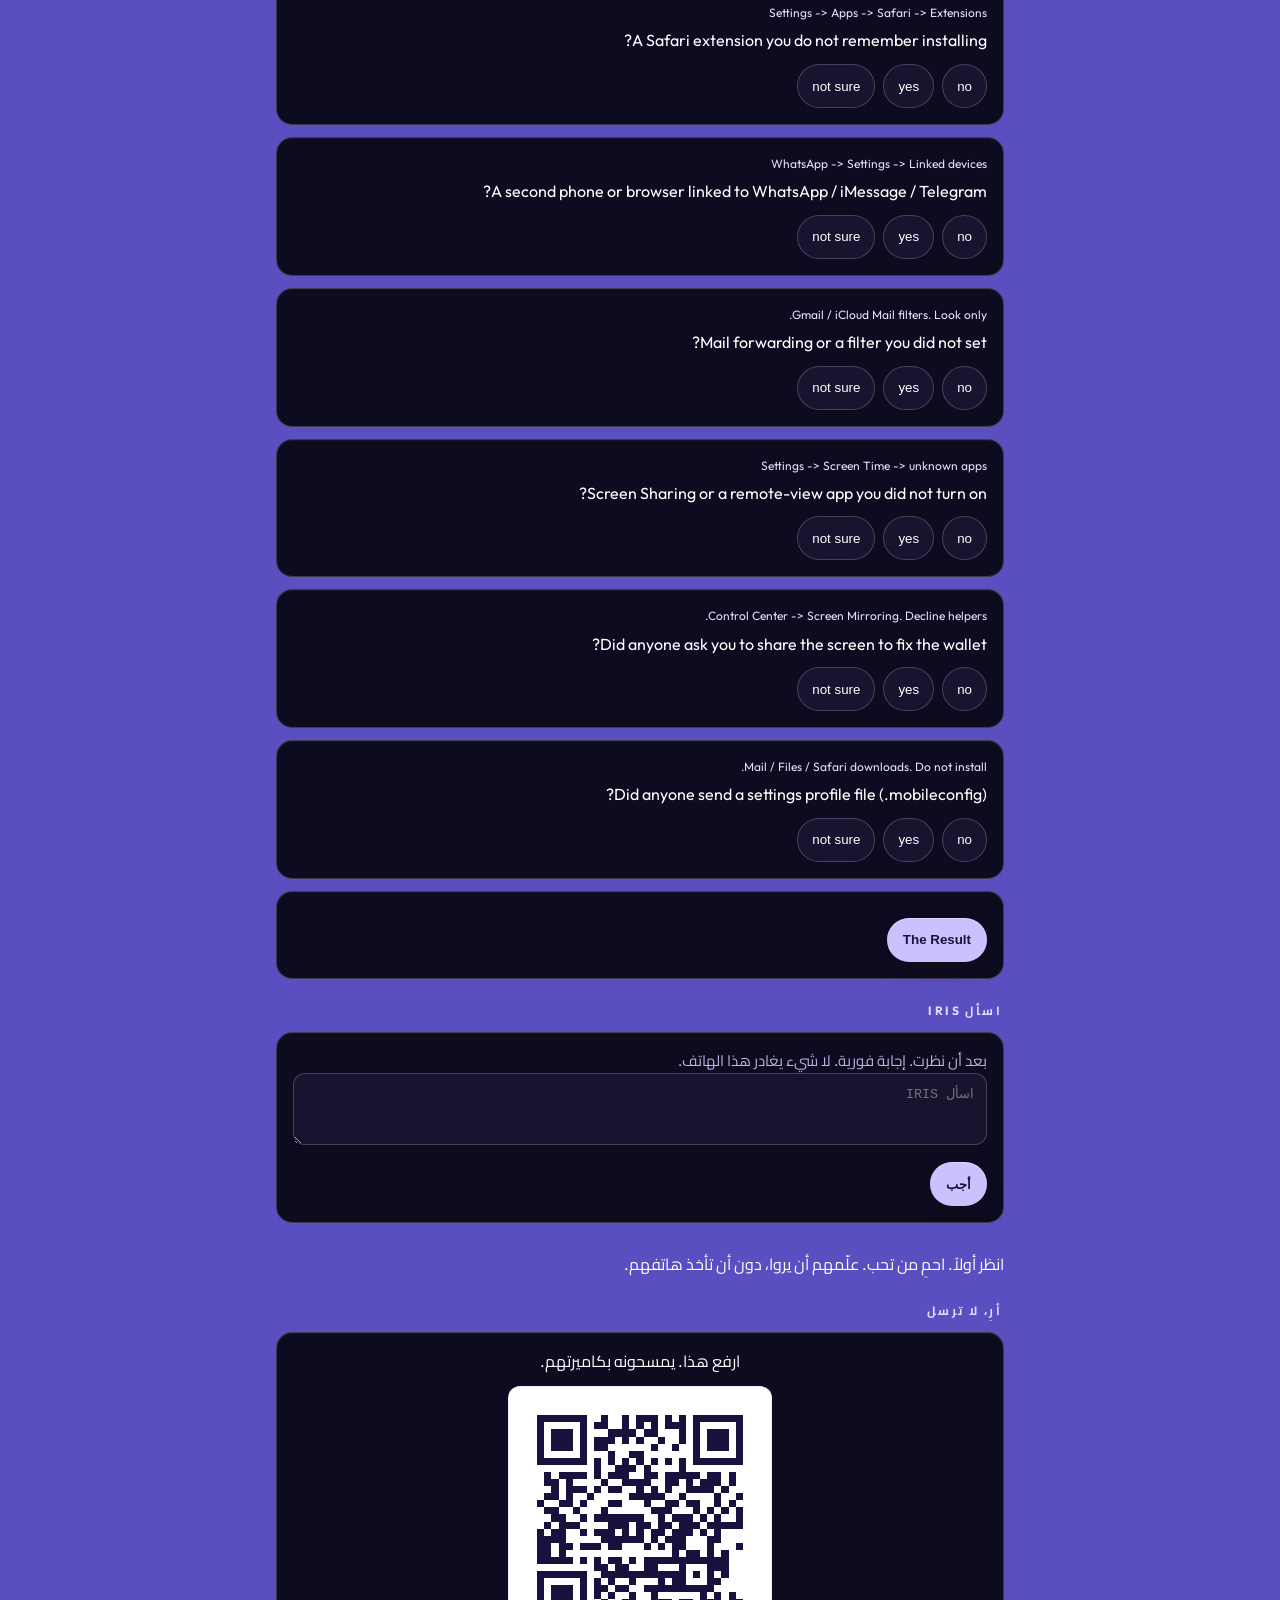
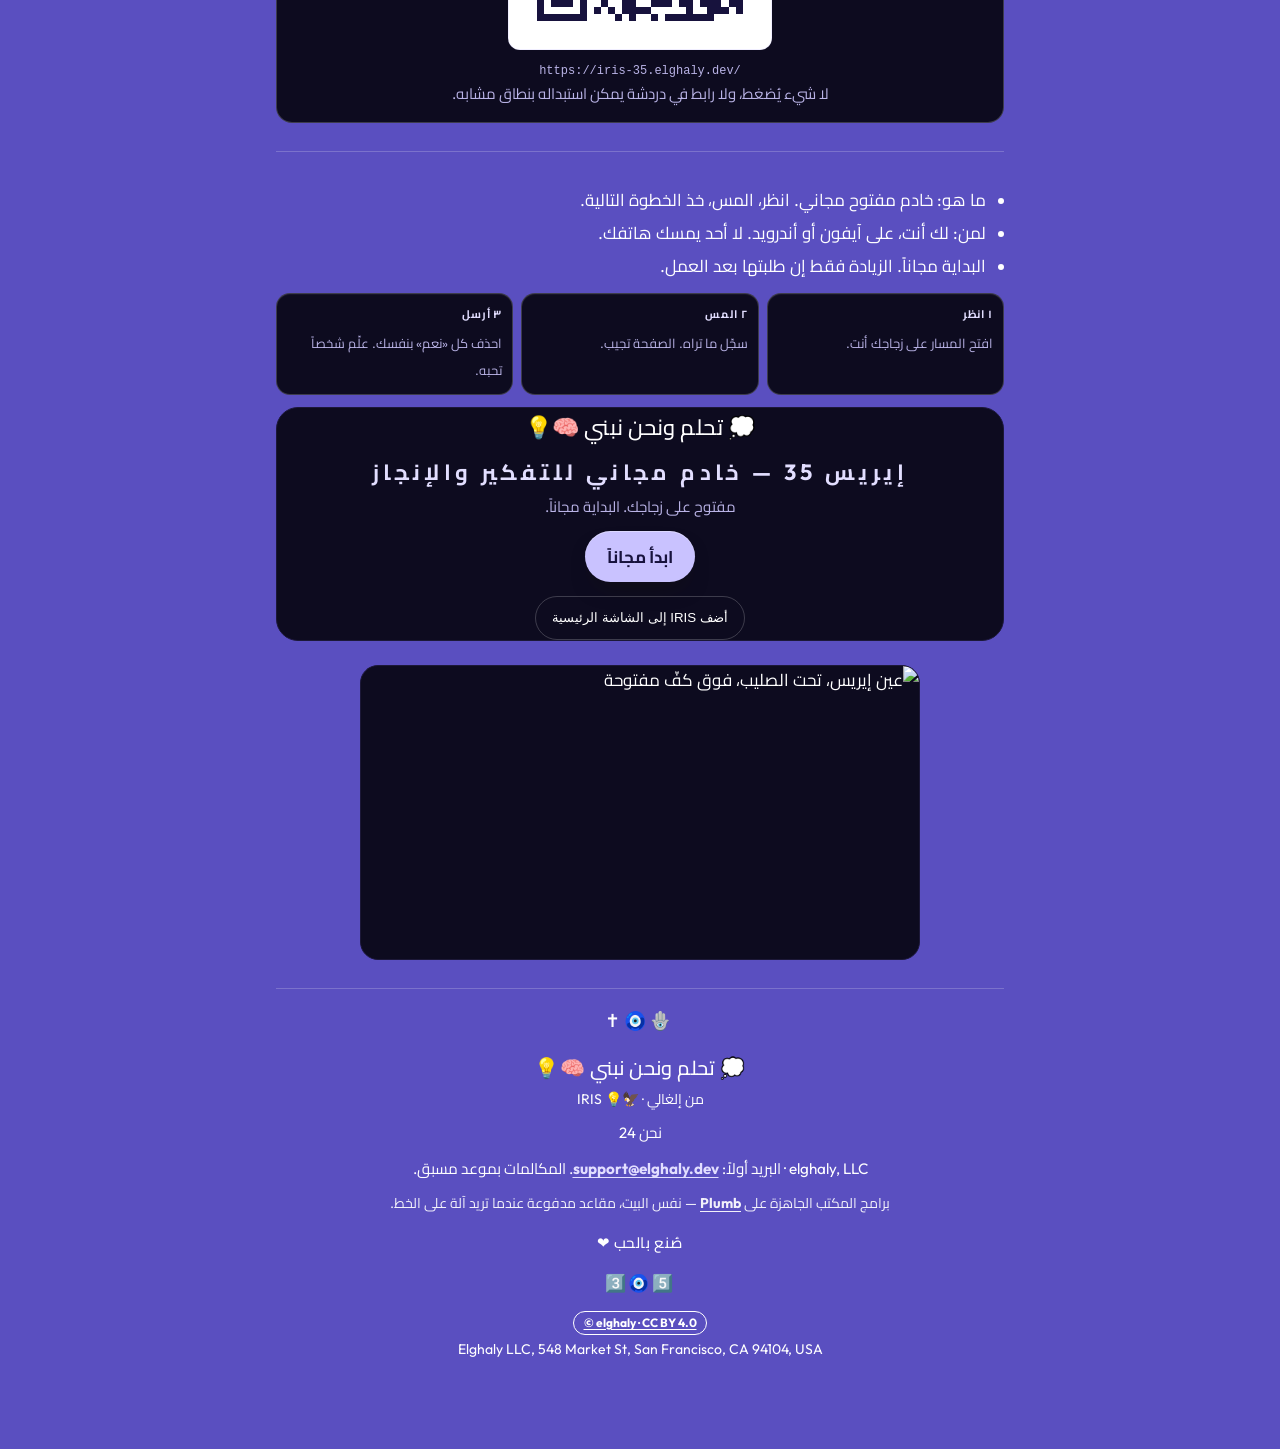
==== commit 5e52ef17: "footer: one email, calls by appointment, company address on every page (#37) - The email shows once:" ====
--- a/ar/index.html
+++ b/ar/index.html
@@ -258,15 +258,16 @@
 
   </main>
   <footer>
-    <p class="marks" aria-hidden="true">✝️🧿🪬</p>
-    <p class="tagline tagline-foot" data-i18n="tagline">💭 you dream we build 🧠💡</p>
-    <p data-i18n="by">IRIS 💡🦅 · by ElGhaly</p>
-    <p class="we-are"><span data-i18n="we_are">We are 24</span> · <span data-i18n="ask_mail">Ask us on mail</span> <a href="mailto:support@elghaly.dev">support@elghaly.dev</a></p>
-    <p class="footer-contact"><span data-i18n="footer_llc">elghaly, LLC</span> · <span data-i18n="footer_contact">Email first: support@elghaly.dev. Calls only by appointment.</span></p>
+    <p class="marks" aria-hidden="true" dir="ltr">✝️🧿🪬</p>
+    <p class="tagline tagline-foot" data-i18n="tagline" dir="auto">💭 you dream we build 🧠💡</p>
+    <p data-i18n="by" dir="auto">IRIS 💡🦅 · by ElGhaly</p>
+    <p class="we-are"><span data-i18n="we_are">We are 24</span></p>
+    <p class="footer-contact"><span data-i18n="footer_llc">elghaly, LLC</span> · <span data-i18n="footer_mail_first">Email first: </span><a href="mailto:support@elghaly.dev" dir="ltr">support@elghaly.dev</a><span data-i18n="footer_calls">. Calls by appointment.</span></p>
     <p class="plumb-door"><span data-i18n="plumb_note">Ready desk software lives on</span> <a href="https://plumb-35.elghaly.dev/" rel="noopener noreferrer">Plumb</a><span data-i18n="plumb_tail"> — same house, paid seats when you want a machine on the wire.</span></p>
-    <p class="made-by" data-i18n="made_by">made by love ❤️</p>
-    <p class="marks marks-down" aria-hidden="true">3️⃣🧿5️⃣</p>
-  <p class="lic-badges"><a href="https://creativecommons.org/licenses/by/4.0/" rel="license">© elghaly · CC BY 4.0</a> <a href="https://github.com/Alarm2024/iris-35/blob/main/LICENSE">Code: MIT</a> <a href="https://github.com/Alarm2024">Open source</a></p>
+    <p class="made-by" data-i18n="made_by" dir="auto">made by love ❤️</p>
+    <p class="marks marks-down" aria-hidden="true" dir="ltr">3️⃣🧿5️⃣</p>
+  <p class="lic-badges" dir="ltr"><a href="https://creativecommons.org/licenses/by/4.0/" rel="license">© elghaly · CC BY 4.0</a></p>
+    <p class="footer__address" lang="en" dir="ltr">Elghaly LLC, 548 Market St, San Francisco, CA 94104, USA</p>
   </footer>
 </div>
 <script type="application/ld+json">
@@ -278,6 +279,5 @@
 <script src="/boot.js"></script>
 <script src="/ui.js"></script>
 <script src="/page-menu.js" defer></script>
-<script src="/assets/alghali.js" data-product="Iris 35" defer></script>
 </body>
 </html>
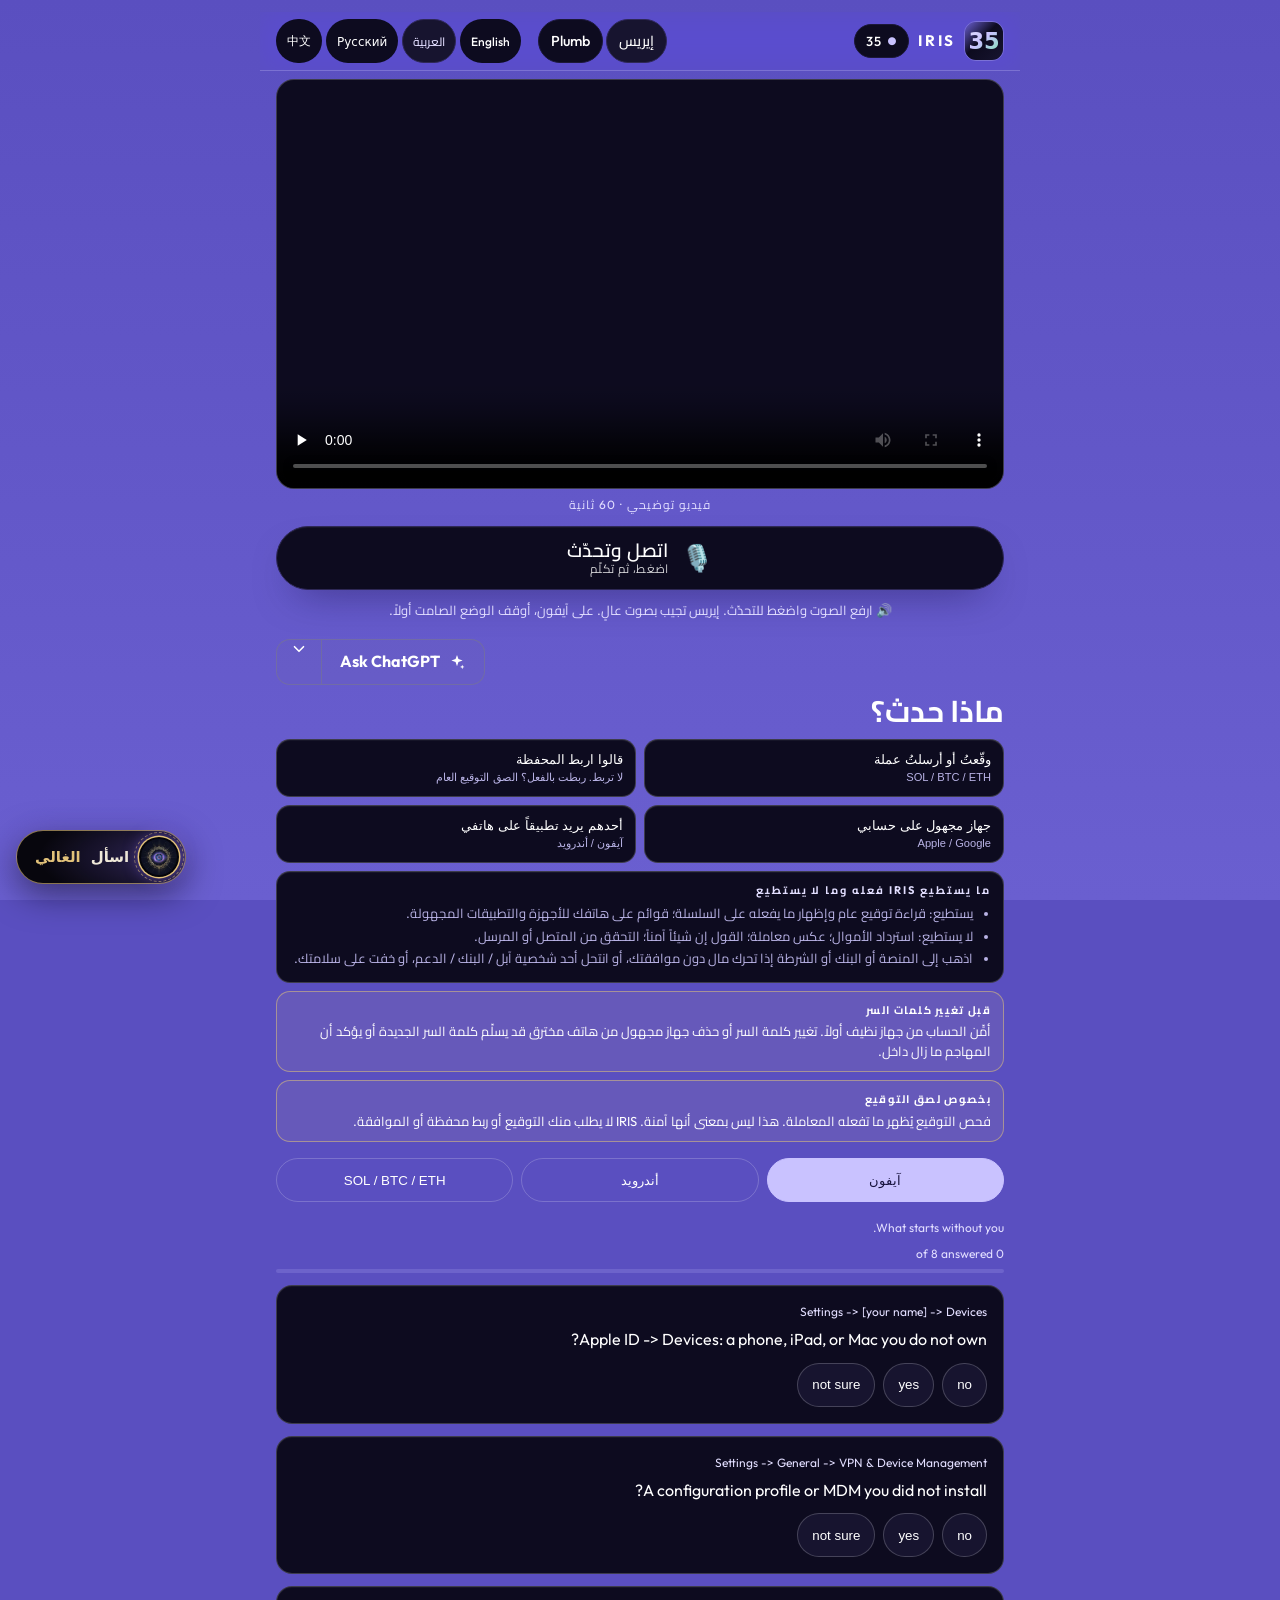
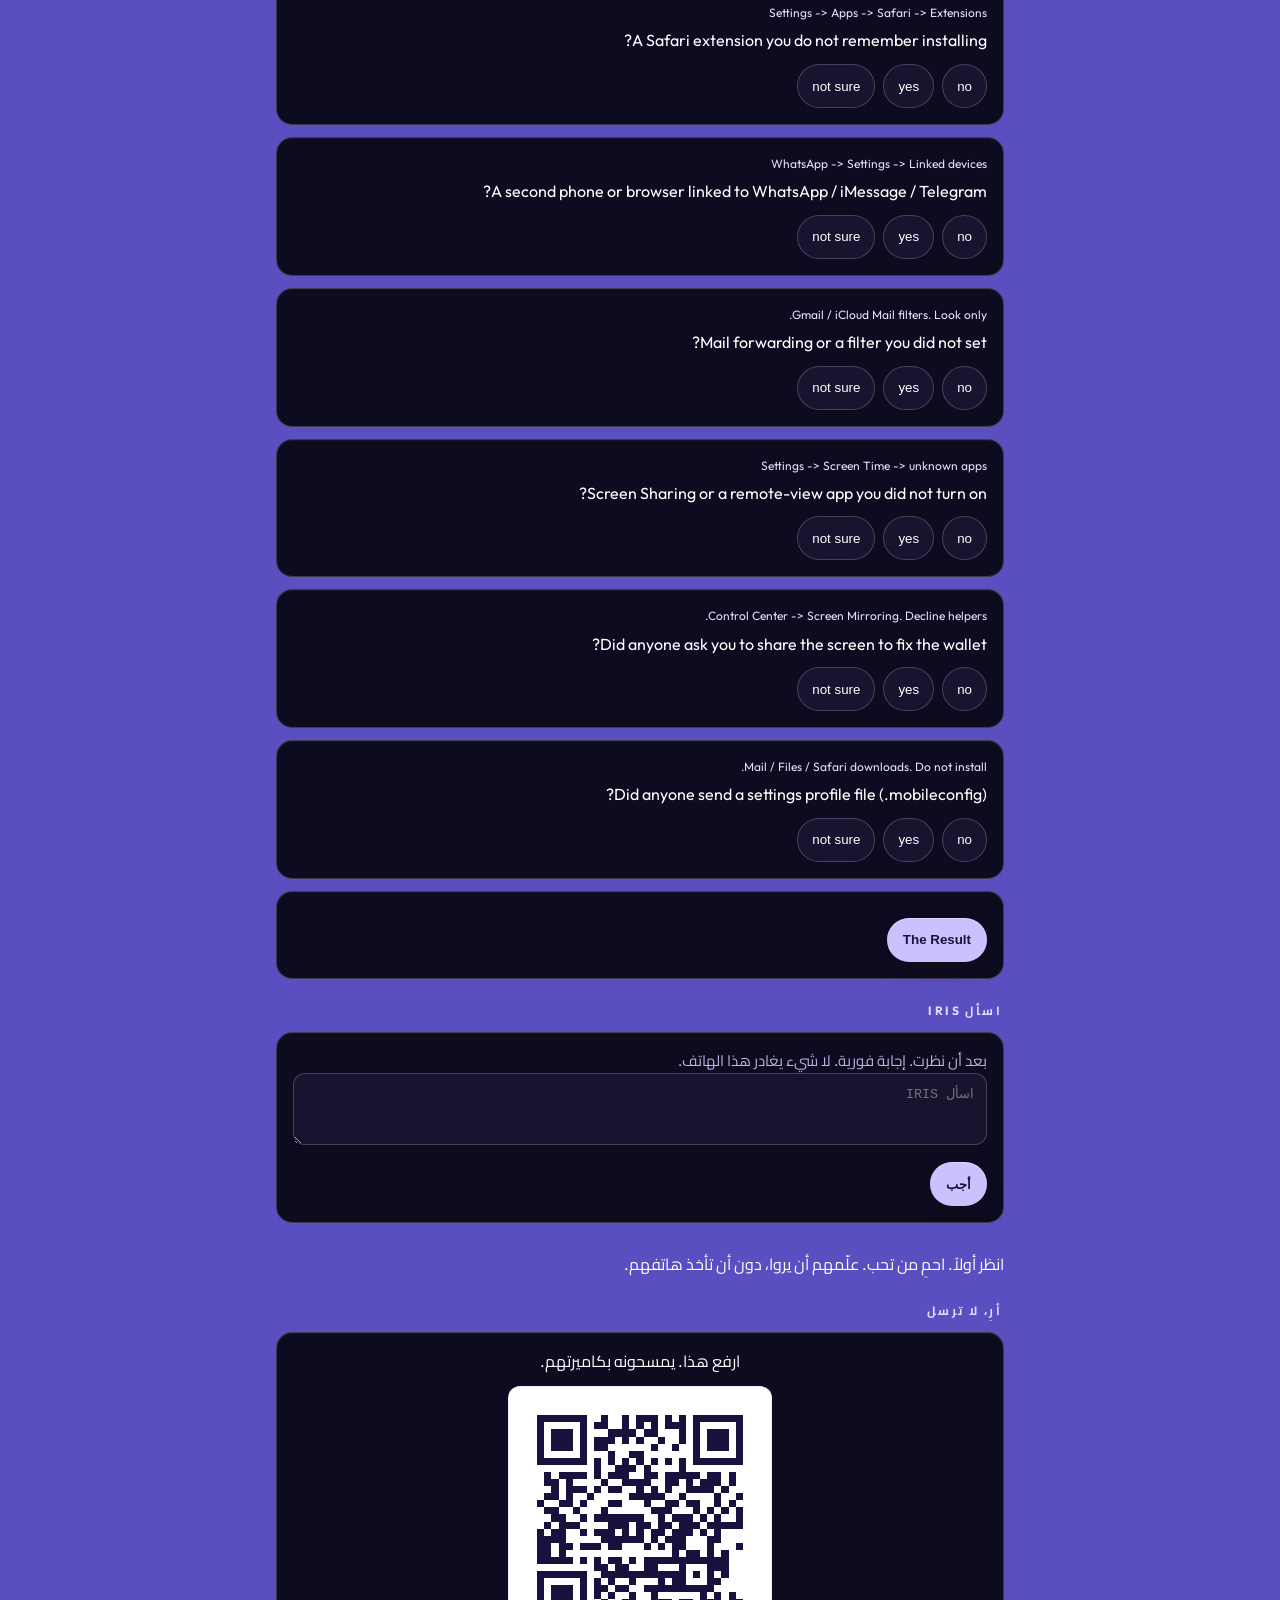
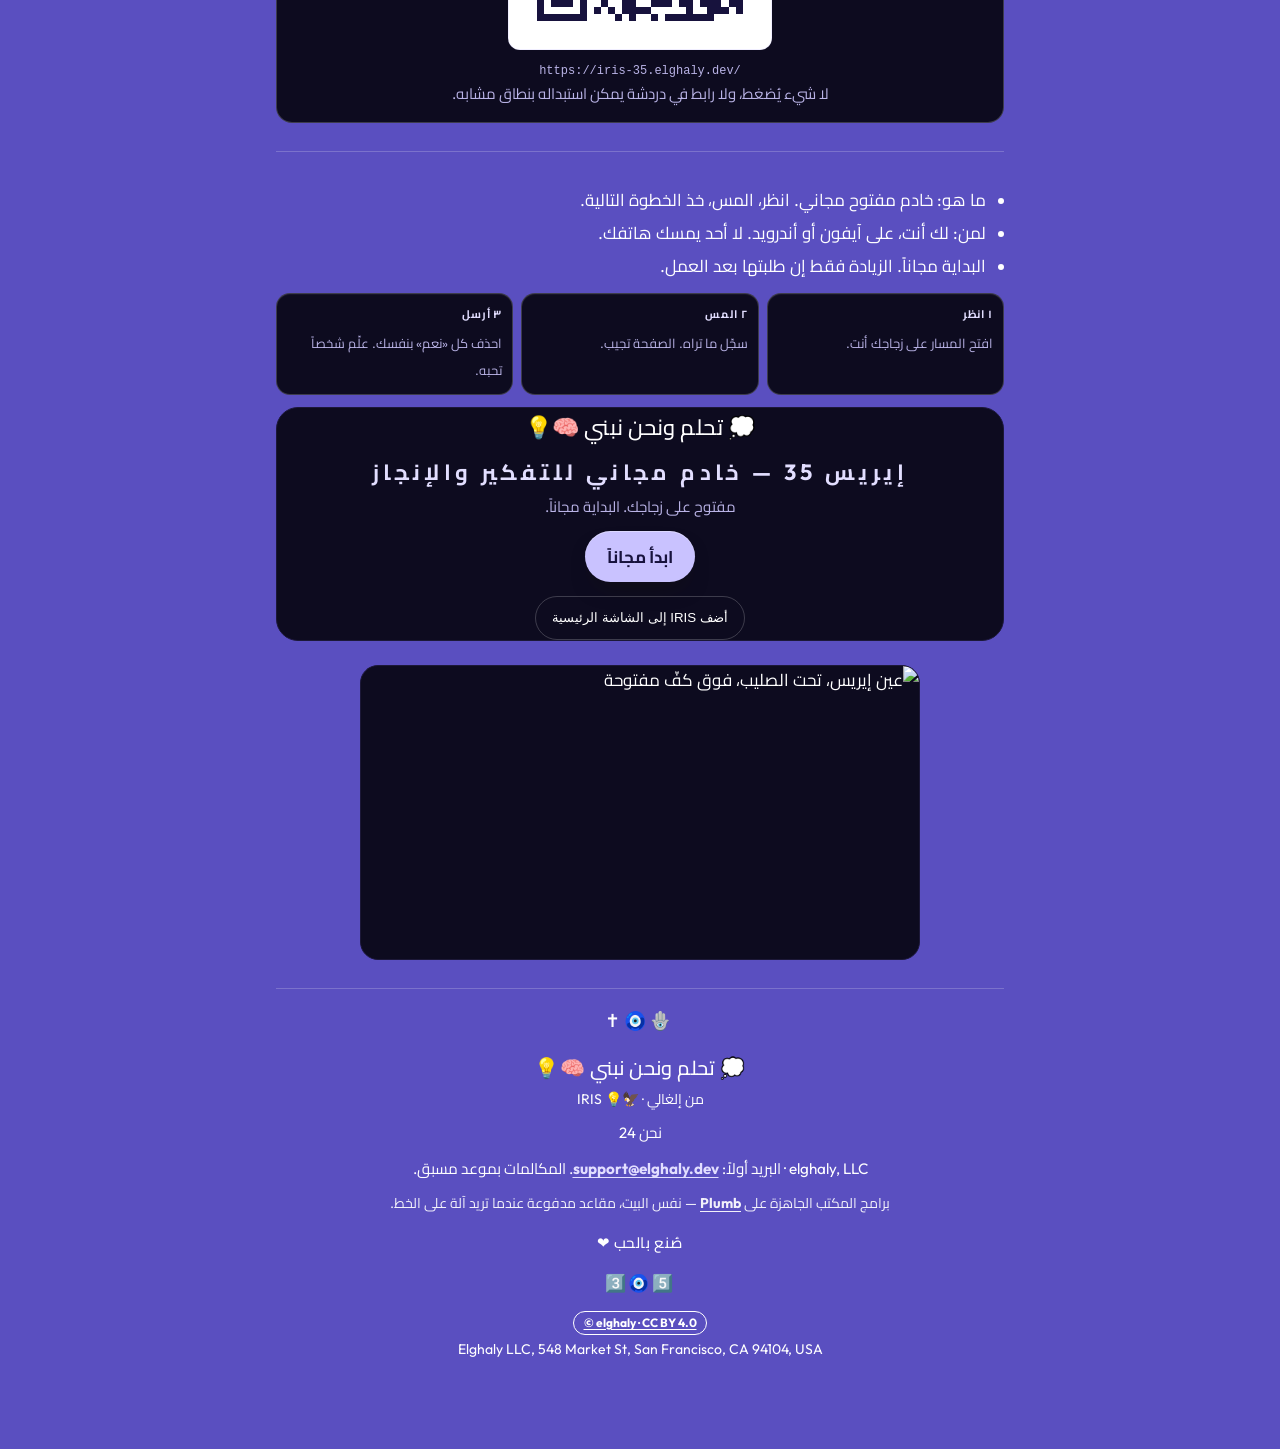
==== commit ea1d6692: "assistant: «الغالي» replaces "Ask the Faithful Servant", in its own look (#38) - assets/faithful-ser" ====
--- a/ar/index.html
+++ b/ar/index.html
@@ -279,5 +279,6 @@
 <script src="/boot.js"></script>
 <script src="/ui.js"></script>
 <script src="/page-menu.js" defer></script>
+<script src="/assets/alghali.js" data-product="Iris 35" defer></script>
 </body>
 </html>
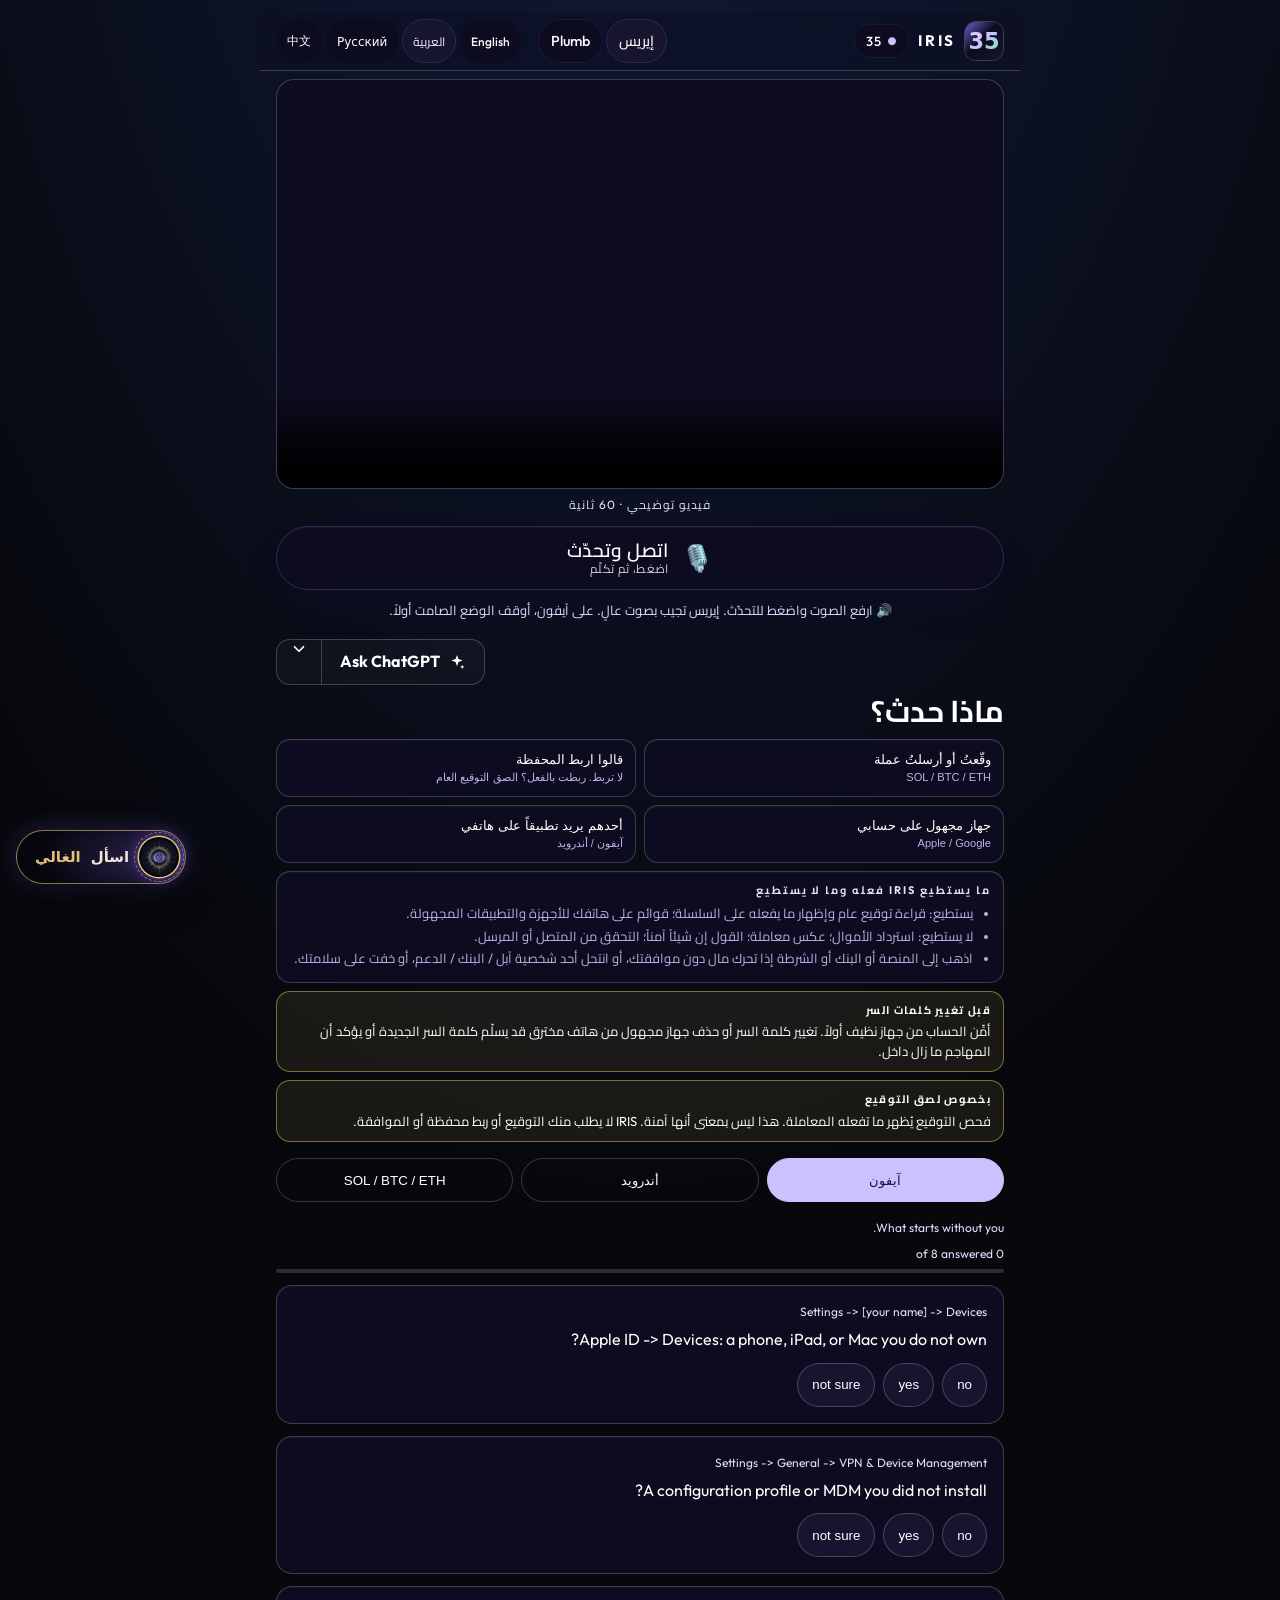
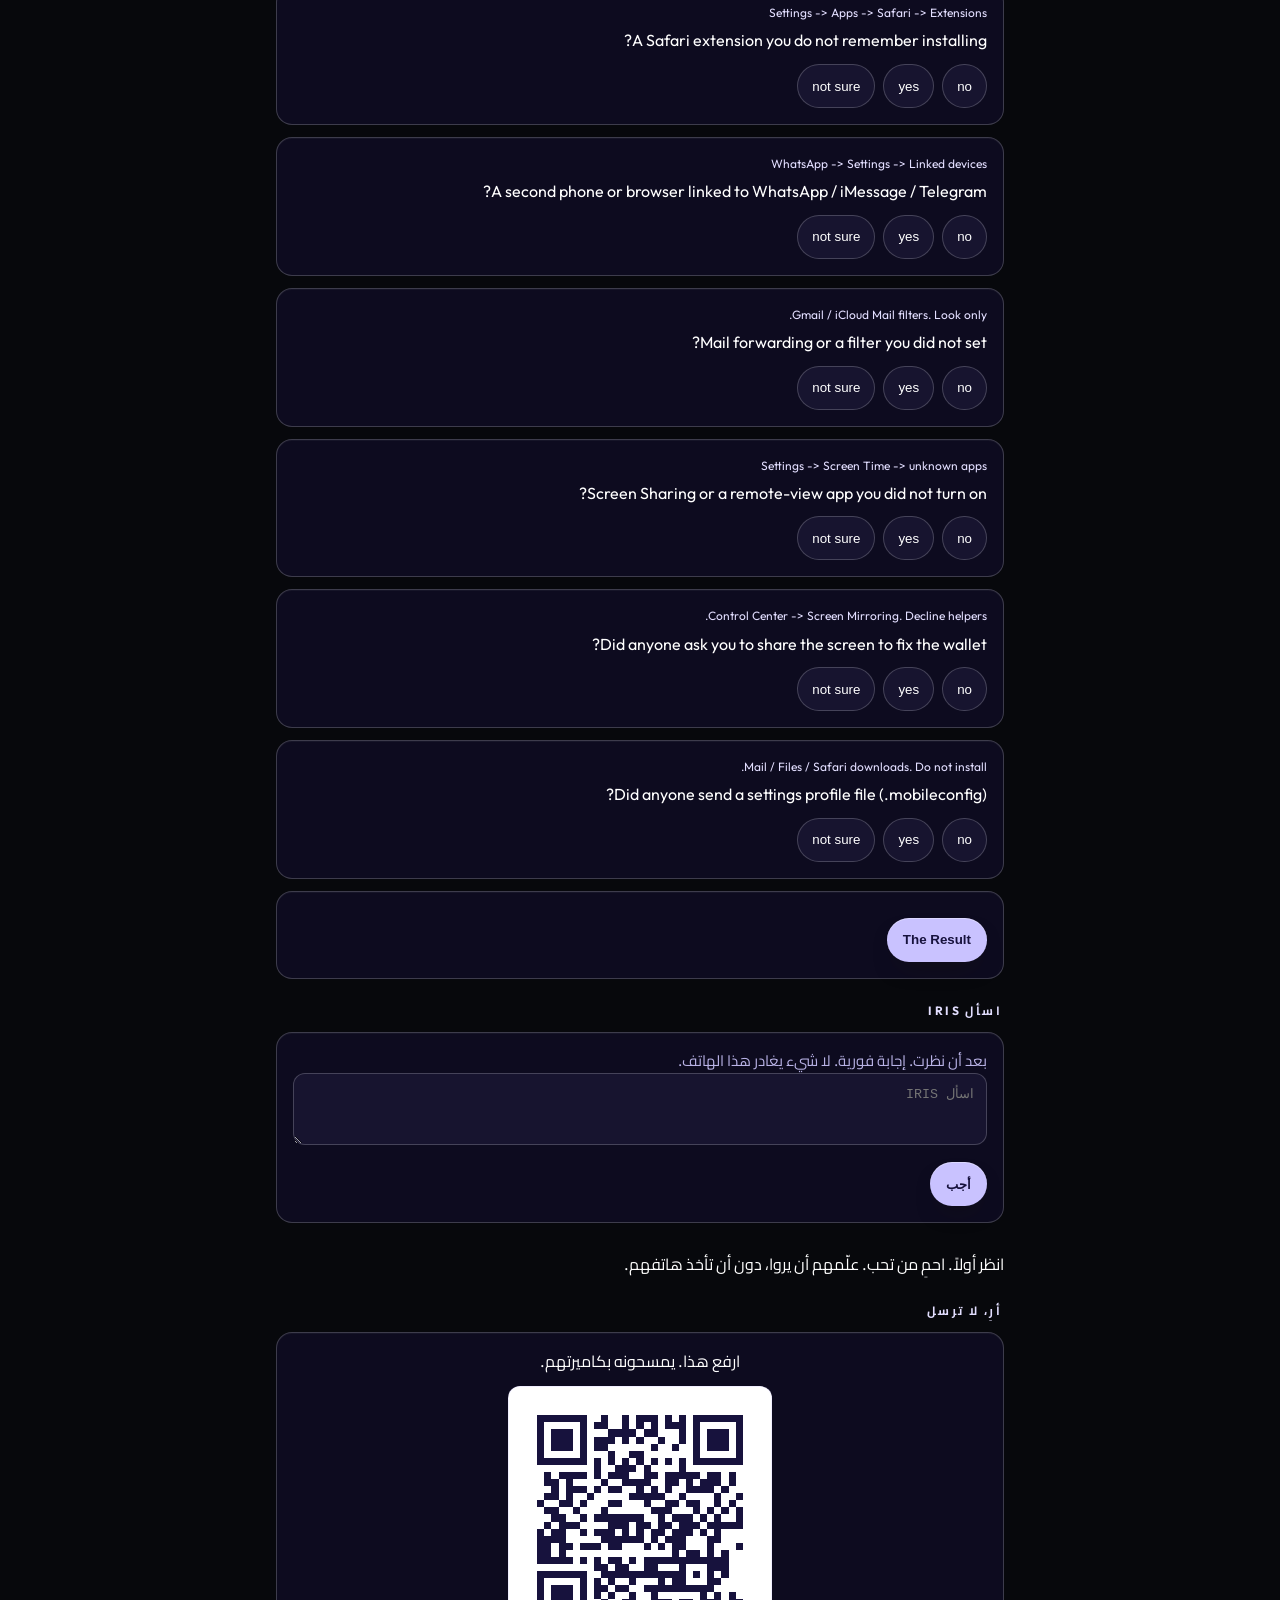
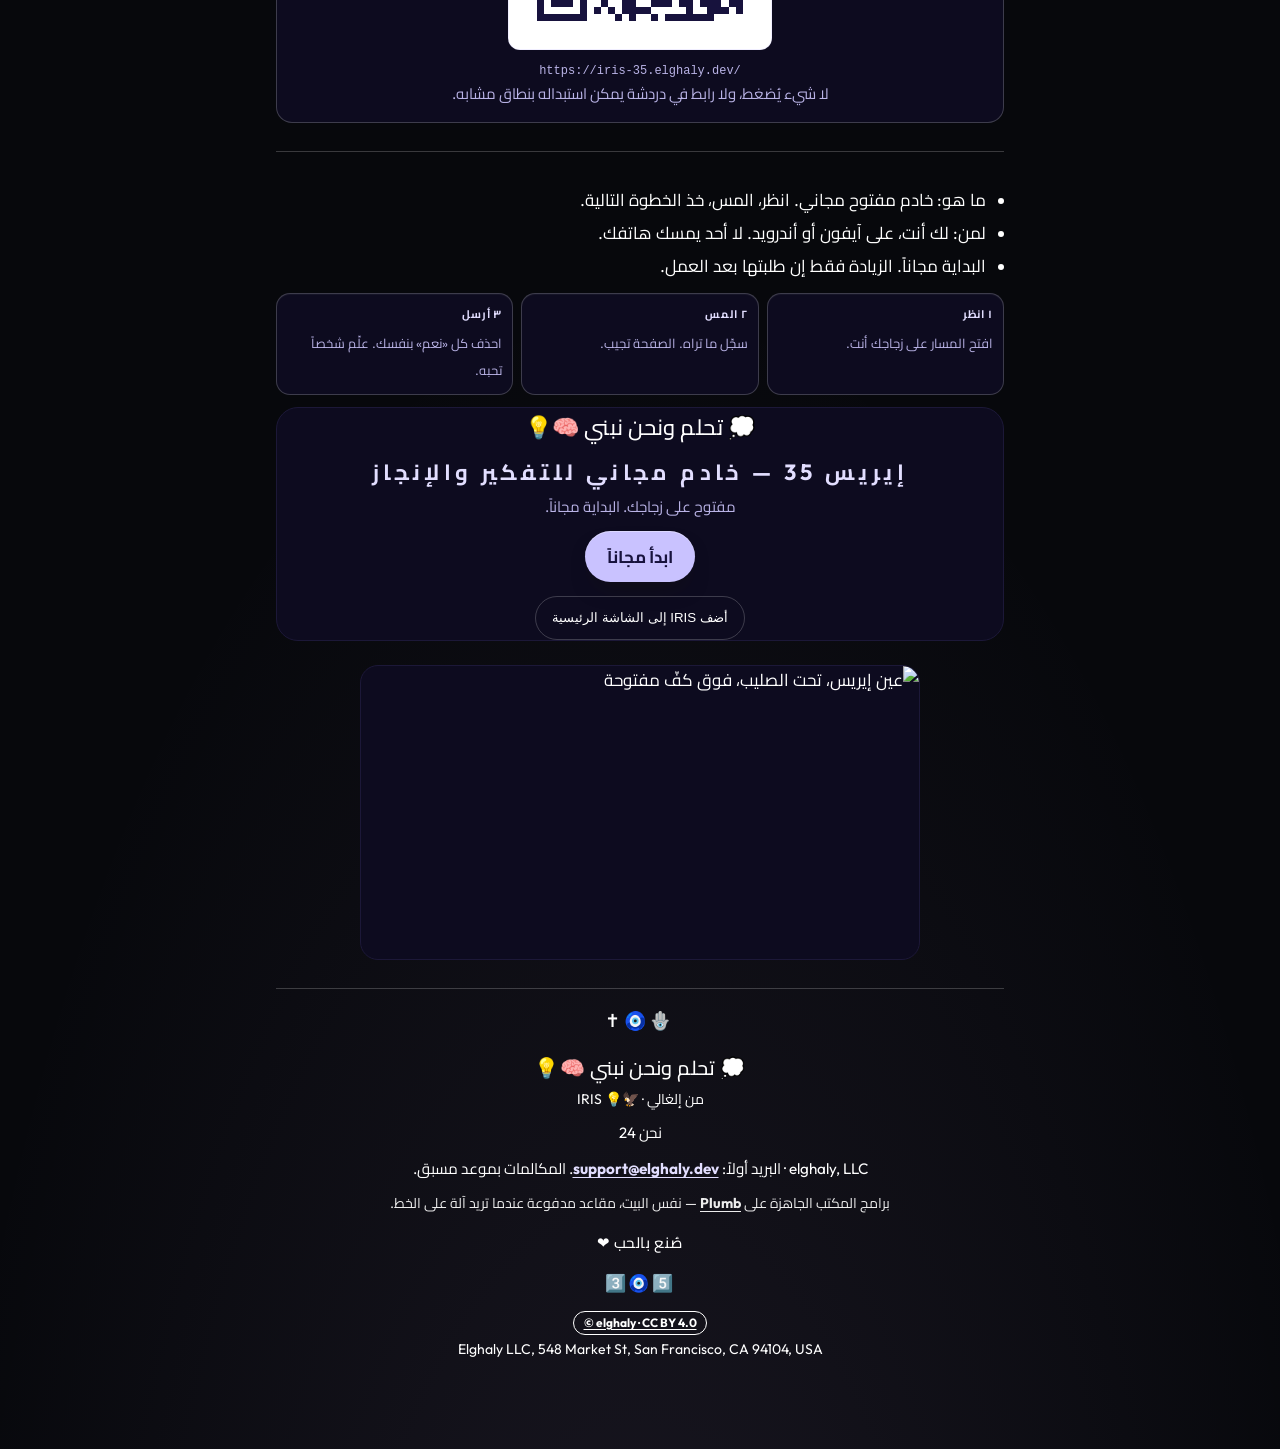
==== commit 3e5753bb: "style: elghaly.dev night background on every page" ====
--- a/ar/index.html
+++ b/ar/index.html
@@ -8,7 +8,7 @@
 <title>Iris 35 — what happened?</title>
 <meta http-equiv="Content-Security-Policy" content="default-src 'none'; script-src 'self'; style-src 'self' 'unsafe-inline'; img-src 'self' data: https://iris-desk-voice.onrender.com; media-src https://iris-desk-voice.onrender.com; font-src 'self'; manifest-src 'self'; worker-src 'self'; connect-src 'self' https://api.mainnet-beta.solana.com https://solana-rpc.publicnode.com https://ethereum.publicnode.com https://mempool.space; form-action 'self'; base-uri 'none'; object-src 'none'; frame-src 'none'"/>
 <meta name="referrer" content="no-referrer"/>
-<meta name="theme-color" content="#5a4fc0"/>
+<meta name="theme-color" content="#07080c"/>
 <meta name="color-scheme" content="dark"/>
 <meta name="description" content="Iris 35 — what happened? Tap your situation. Free help on your phone. No wallet connect."/>
 <link rel="canonical" href="https://iris-35.elghaly.dev/ar/"/>
--- a/iris-glass.css
+++ b/iris-glass.css
@@ -51,8 +51,9 @@
 
 :root {
   color-scheme: dark;
-  --bg: #5a4fc0;
-  --bg-2: #6a5fd0;
+  /* page night, as elghaly.dev: --night #07080c, --night-2 #0d1120 */
+  --bg: #07080c;
+  --bg-2: #0d1120;
   --card: #0d0b1f;
   --card-2: #17142f;
   --line: #1c1838;
@@ -82,7 +83,11 @@
 }
 
 html {
-  background: var(--bg);
+  /* the elghaly.dev page background: night with a lapis glow on top */
+  background:
+    radial-gradient(120% 60% at 50% -10%, rgba(42, 76, 179, .30), transparent 60%),
+    radial-gradient(80% 50% at 50% 110%, rgba(196, 161, 236, .10), transparent 70%),
+    var(--bg);
   scroll-behavior: smooth;
   overflow-x: clip;
 }
@@ -101,7 +106,8 @@
   inset: 0;
   z-index: -1;
   pointer-events: none;
-  background: linear-gradient(180deg, var(--bg), var(--bg-2));
+  background: none;
+  display: none;
 }
 
 a {
@@ -115,13 +121,13 @@
   top: 0;
   z-index: 50;
   margin: 0 -16px 8px;
-  background: color-mix(in srgb, var(--bg) 94%, transparent);
+  background: rgba(13, 17, 32, 0.94);
   border-bottom: 1px solid var(--on-bg-line);
 }
 
 @supports ((-webkit-backdrop-filter: blur(1px)) or (backdrop-filter: blur(1px))) {
   .nav {
-    background: color-mix(in srgb, var(--bg) 78%, transparent);
+    background: rgba(13, 17, 32, 0.7);
     -webkit-backdrop-filter: saturate(160%) blur(16px);
     backdrop-filter: saturate(160%) blur(16px);
   }
@@ -518,7 +524,7 @@
   letter-spacing: 0.02em;
 }
 
-/* Text on --bg: spec tokens that meet 4.5:1 on #5a4fc0 (axe / Lighthouse). */
+/* Text on --bg: spec tokens that meet 4.5:1 on the page night (axe / Lighthouse). */
 body .demo figcaption,
 body .voice-hint,
 body .progress,
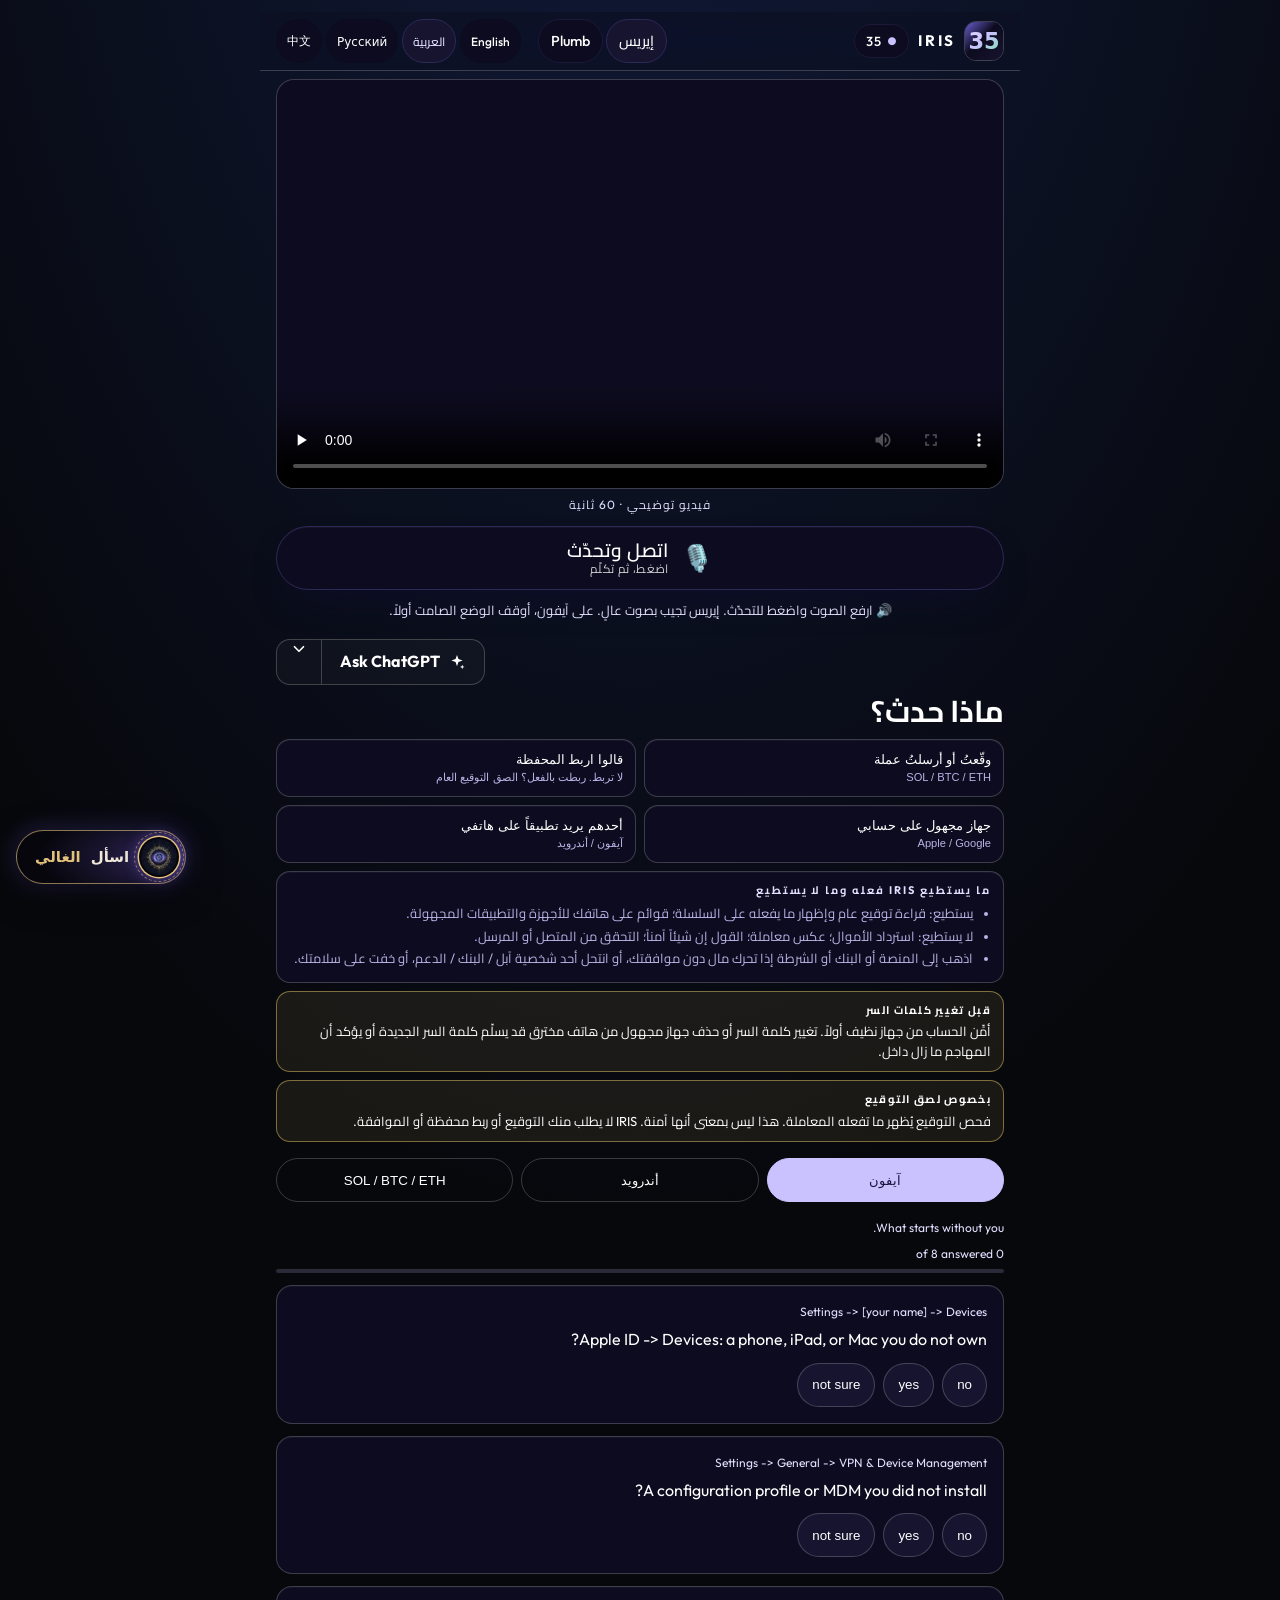
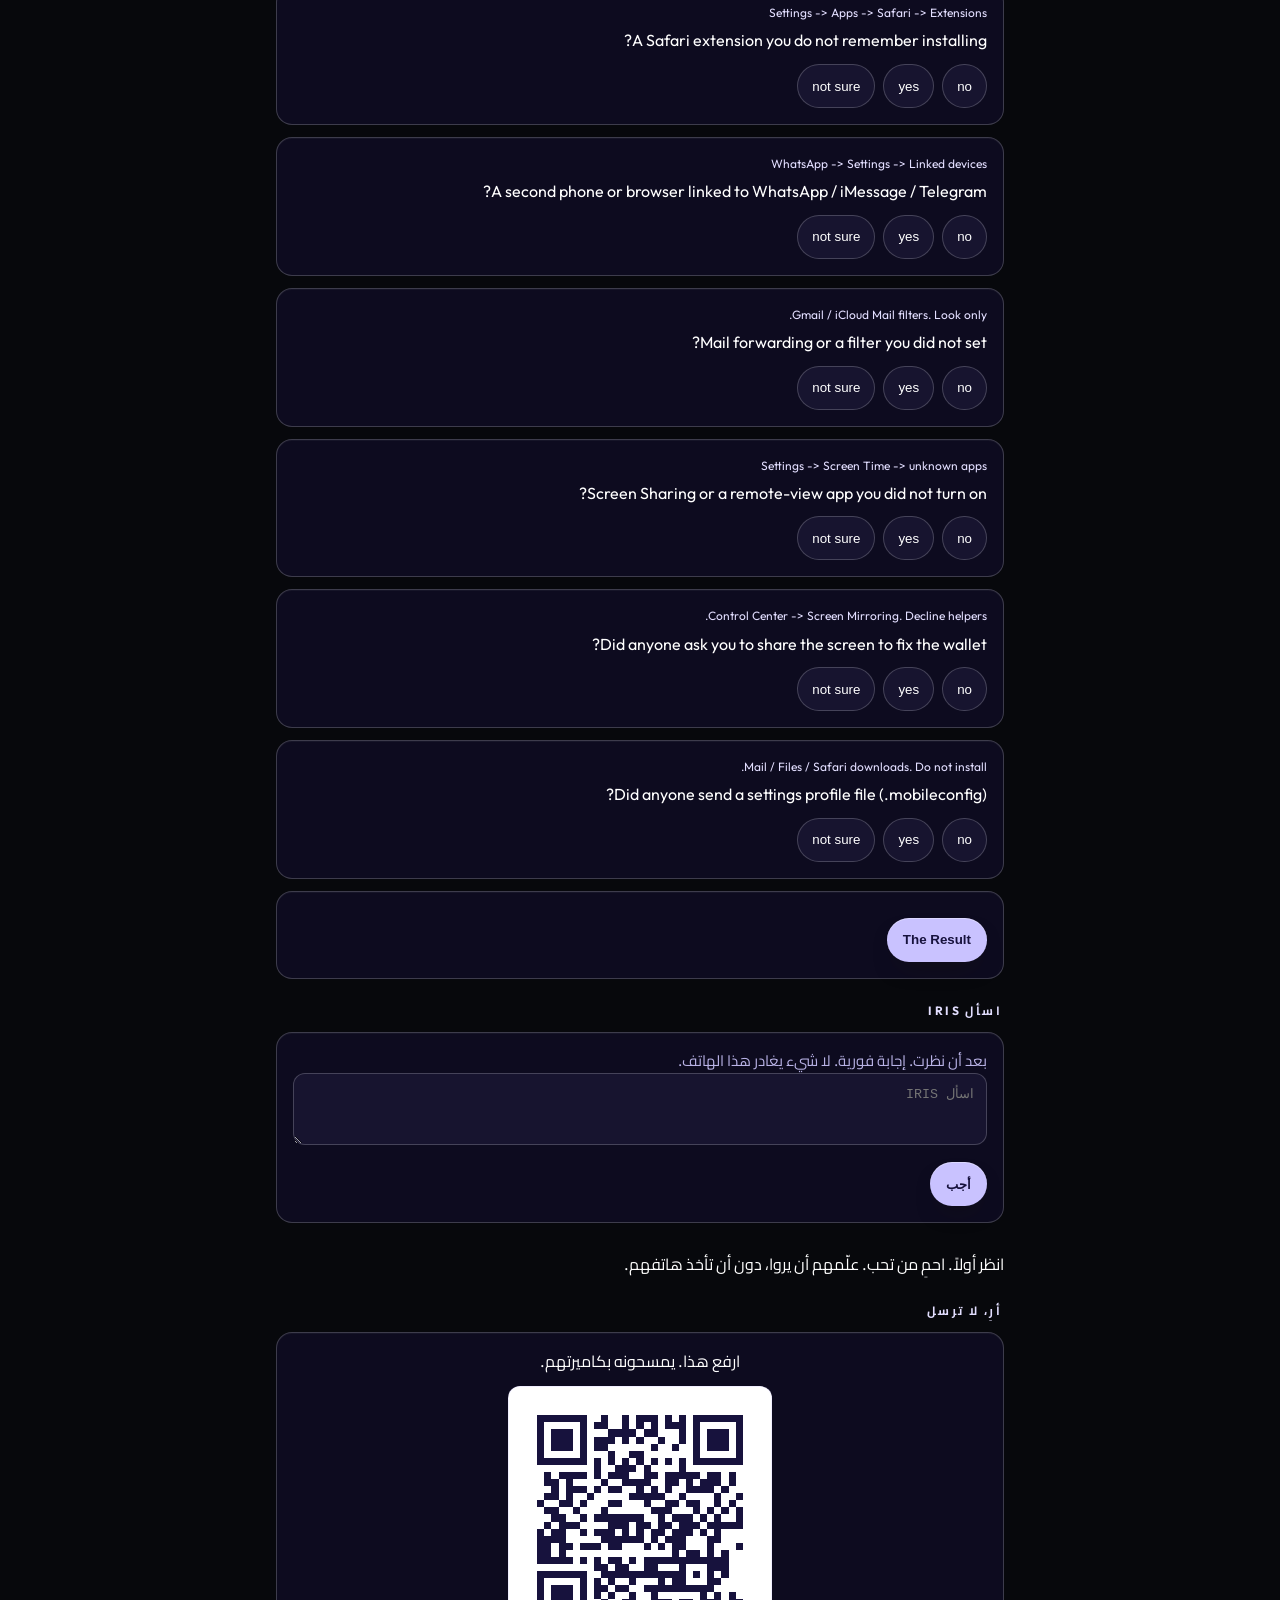
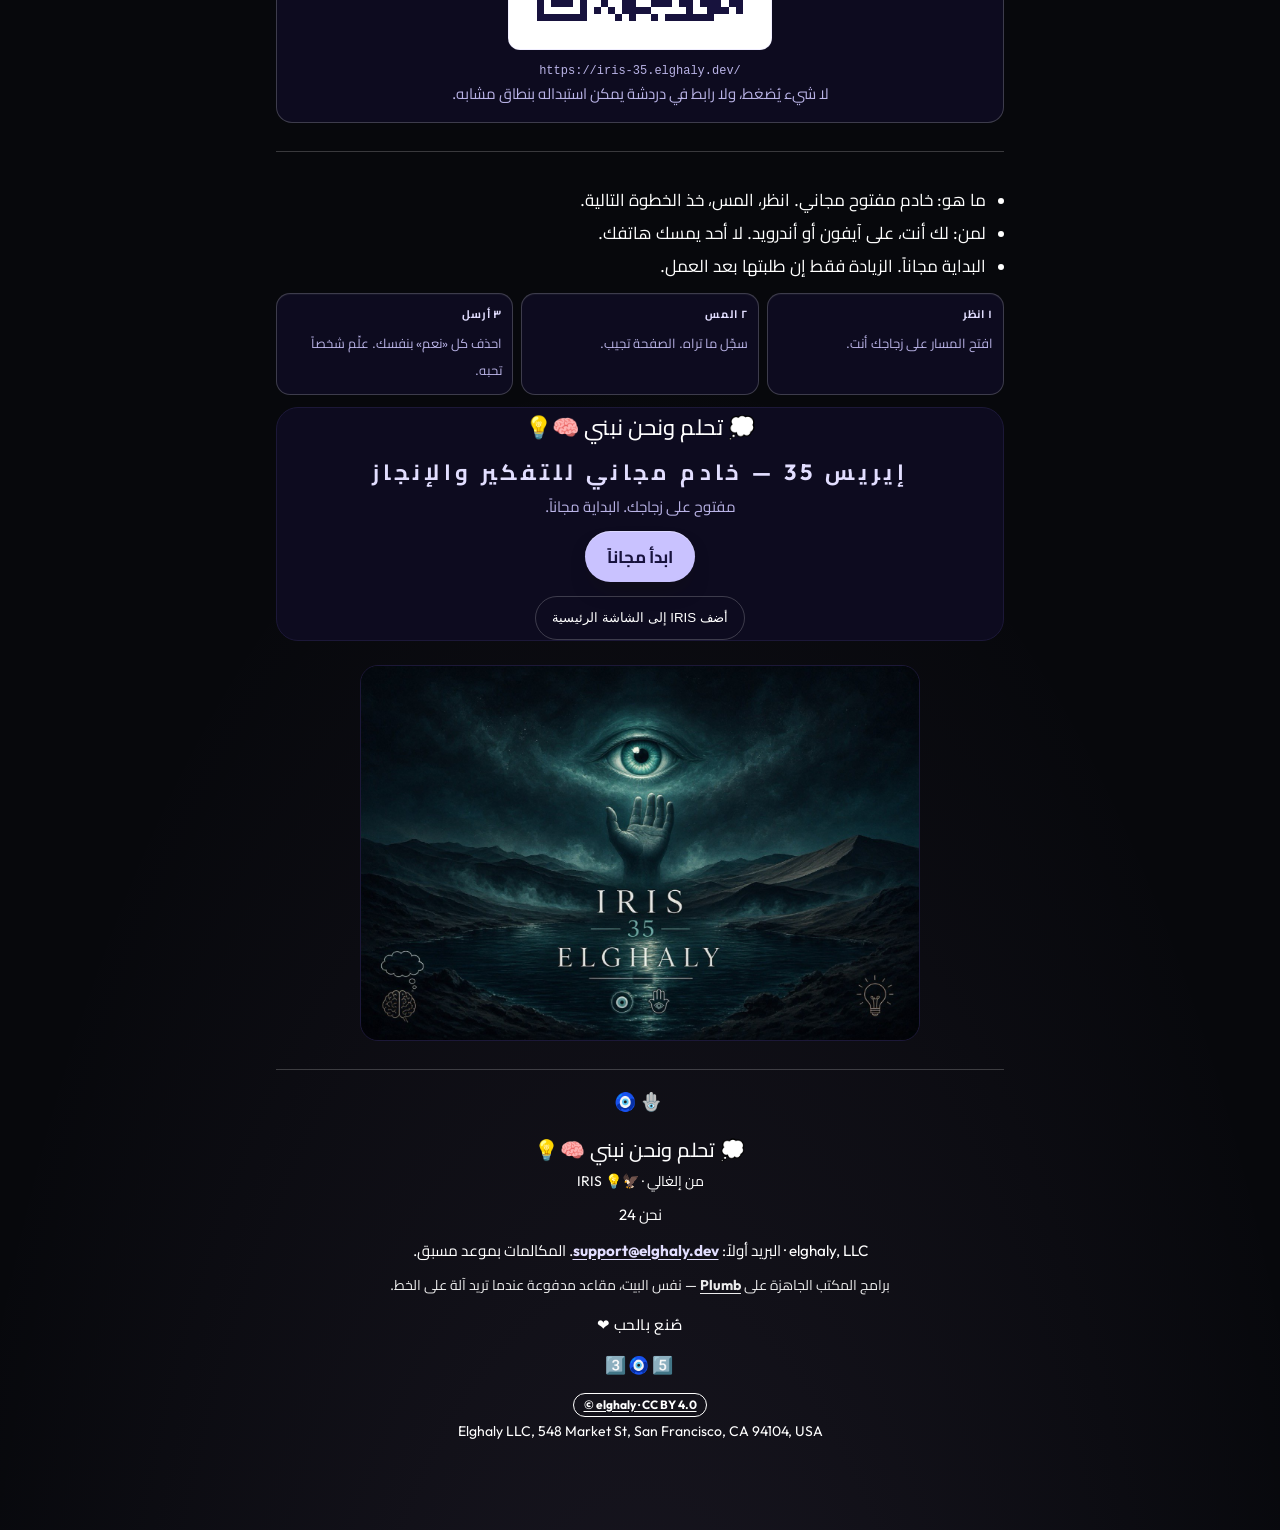
==== commit 743e1982: "signs: drop the cross from the eye art, the signs row and the footer; keep 🧿 🪬 - IMG_6697.jpeg -> IM" ====
--- a/ar/index.html
+++ b/ar/index.html
@@ -252,13 +252,13 @@
       </div>
     </div>
     <div class="eye">
-      <img src="/iris-eye.svg" width="1200" height="630" loading="lazy" decoding="async" data-i18n-alt="eye_alt" alt="The IRIS eye, under a cross, above an open hand"/>
+      <img src="/iris-eye.svg" width="1200" height="630" loading="lazy" decoding="async" data-i18n-alt="eye_alt" alt="The IRIS eye above an open hand"/>
     </div>
   </section>
 
   </main>
   <footer>
-    <p class="marks" aria-hidden="true" dir="ltr">✝️🧿🪬</p>
+    <p class="marks" aria-hidden="true" dir="ltr">🧿🪬</p>
     <p class="tagline tagline-foot" data-i18n="tagline" dir="auto">💭 you dream we build 🧠💡</p>
     <p data-i18n="by" dir="auto">IRIS 💡🦅 · by ElGhaly</p>
     <p class="we-are"><span data-i18n="we_are">We are 24</span></p>
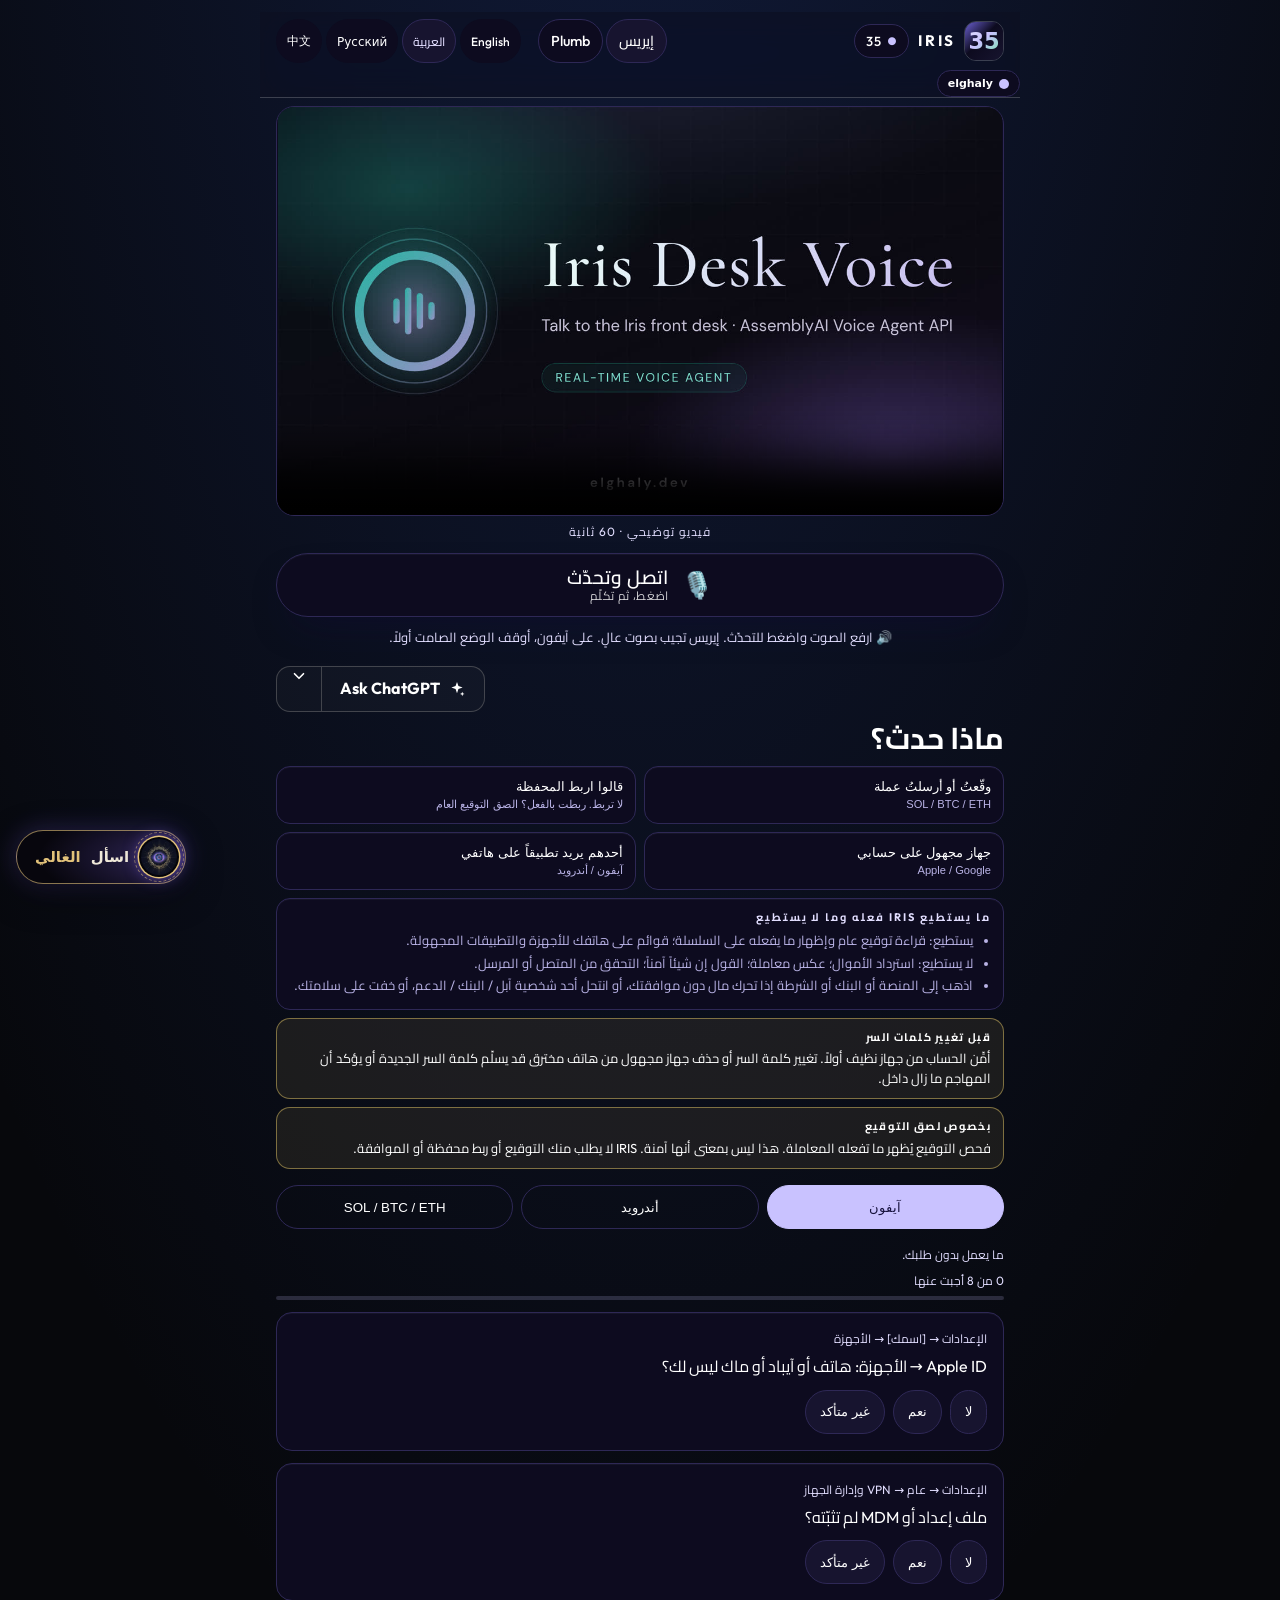
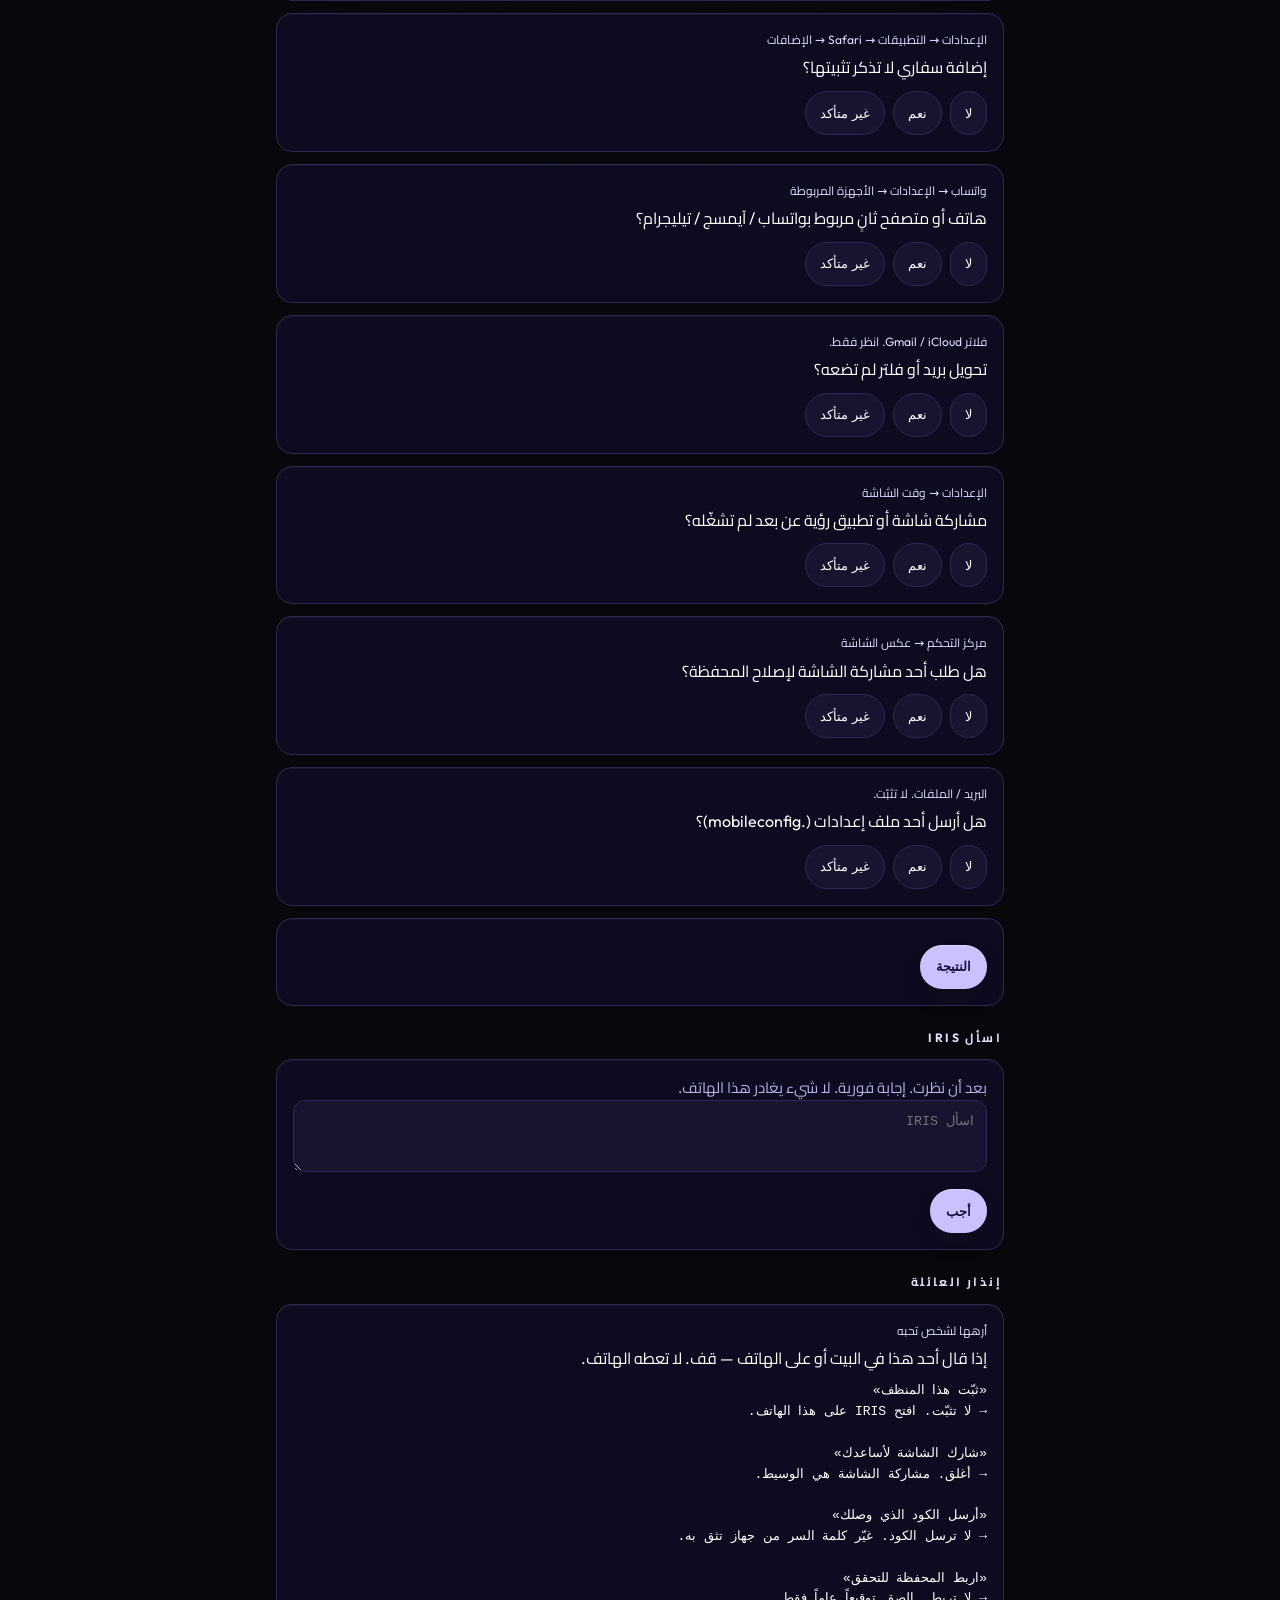
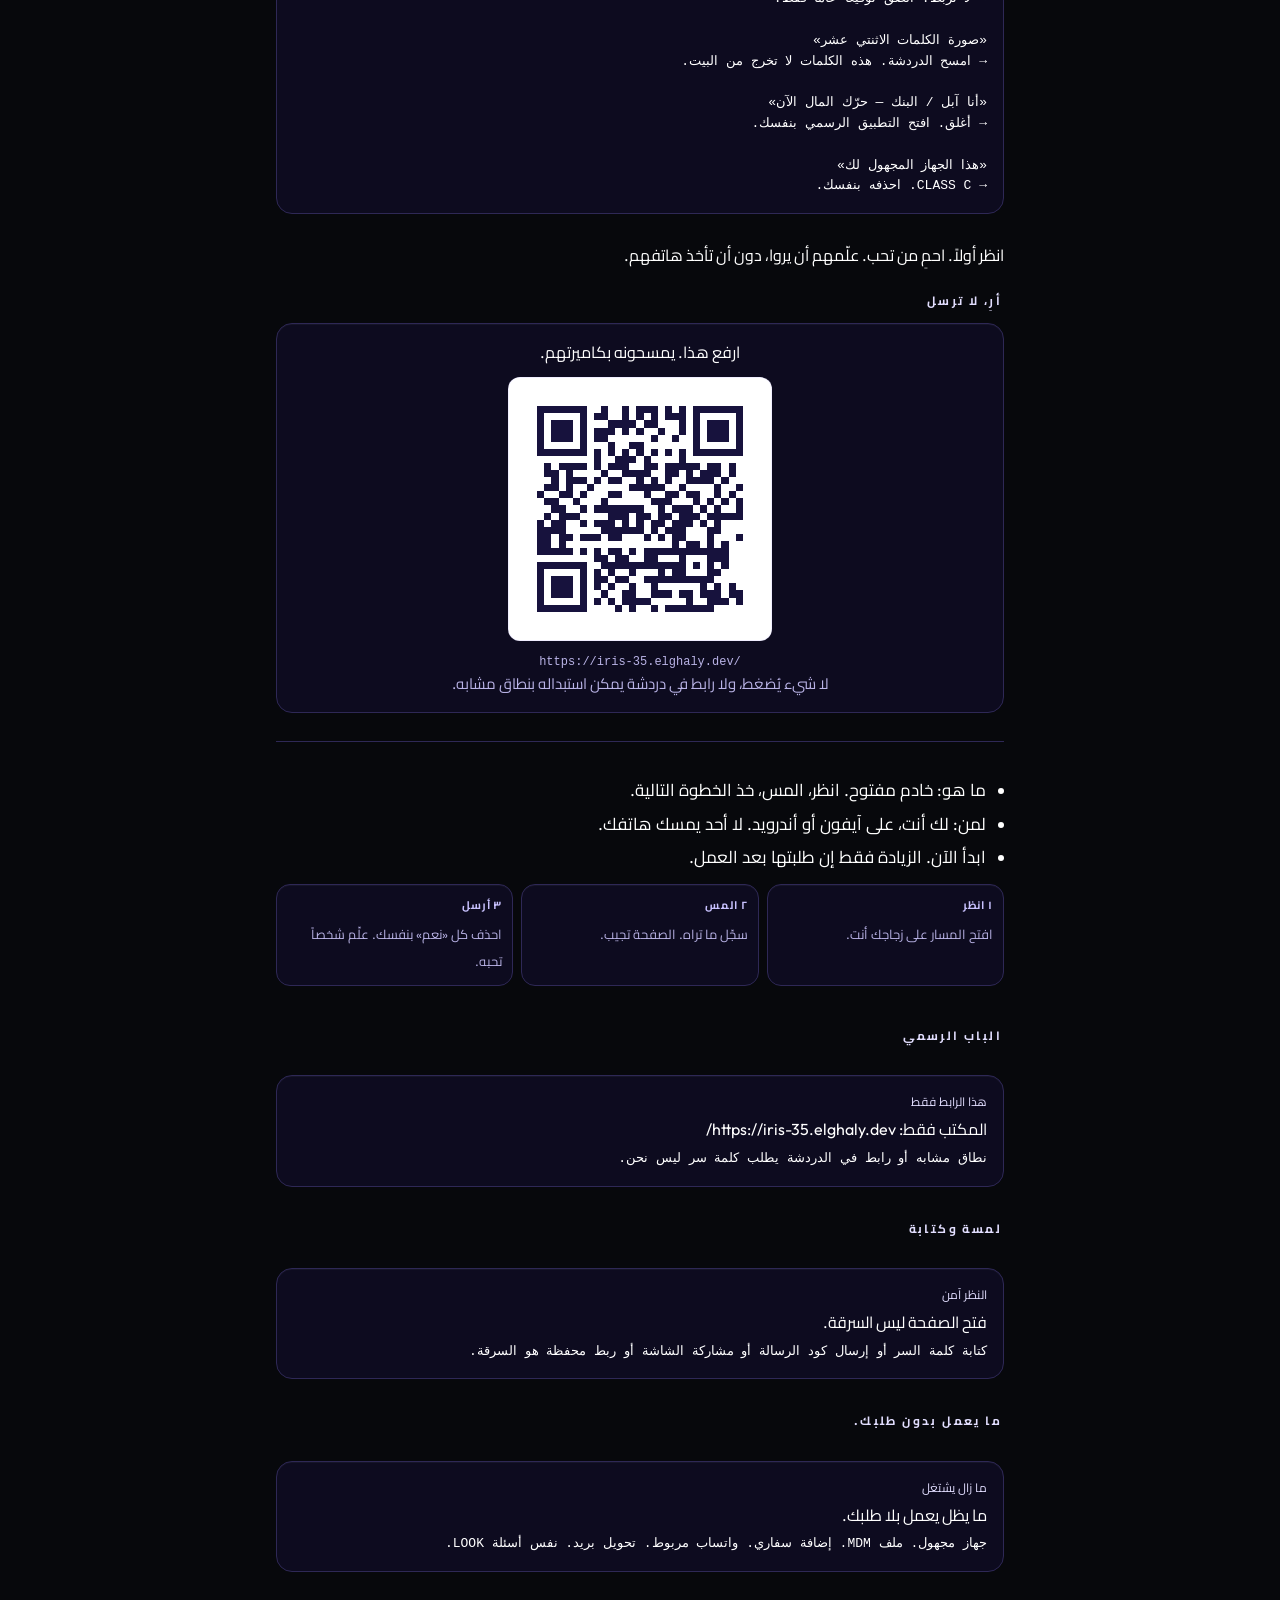
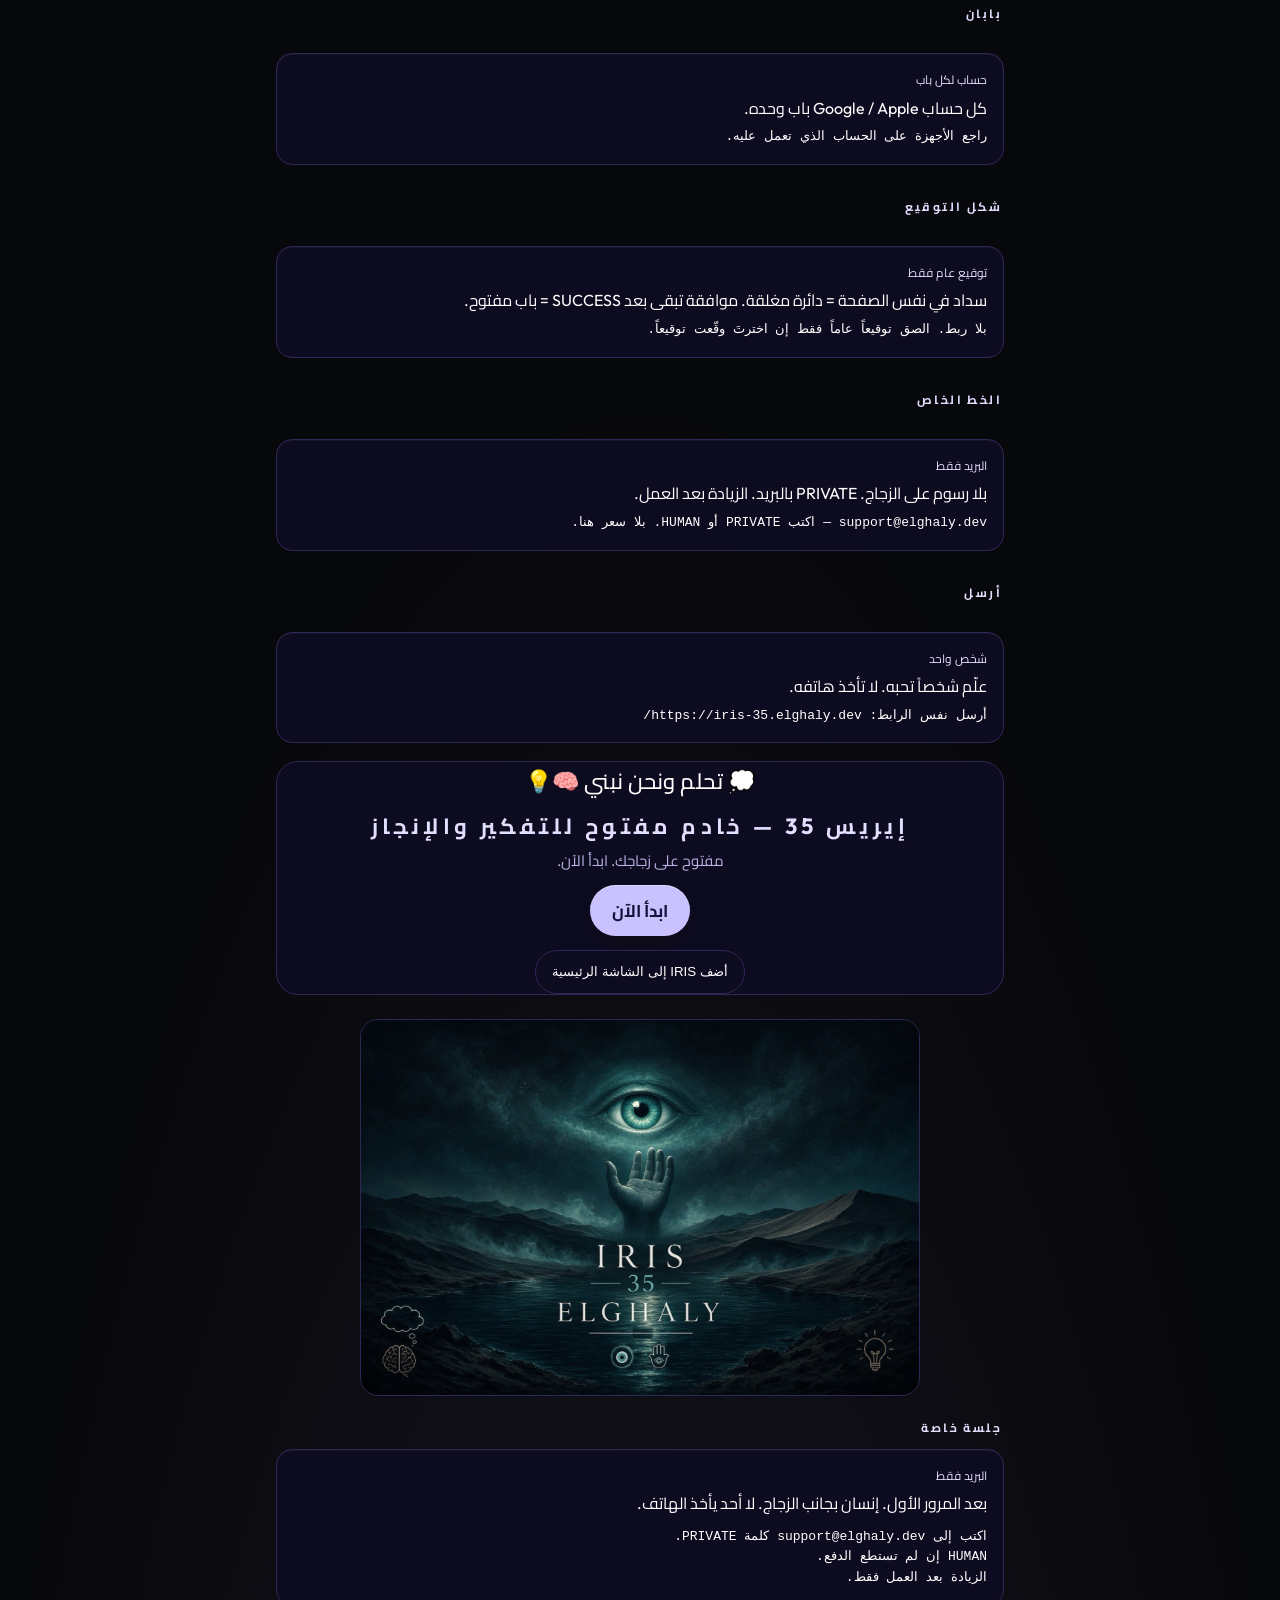
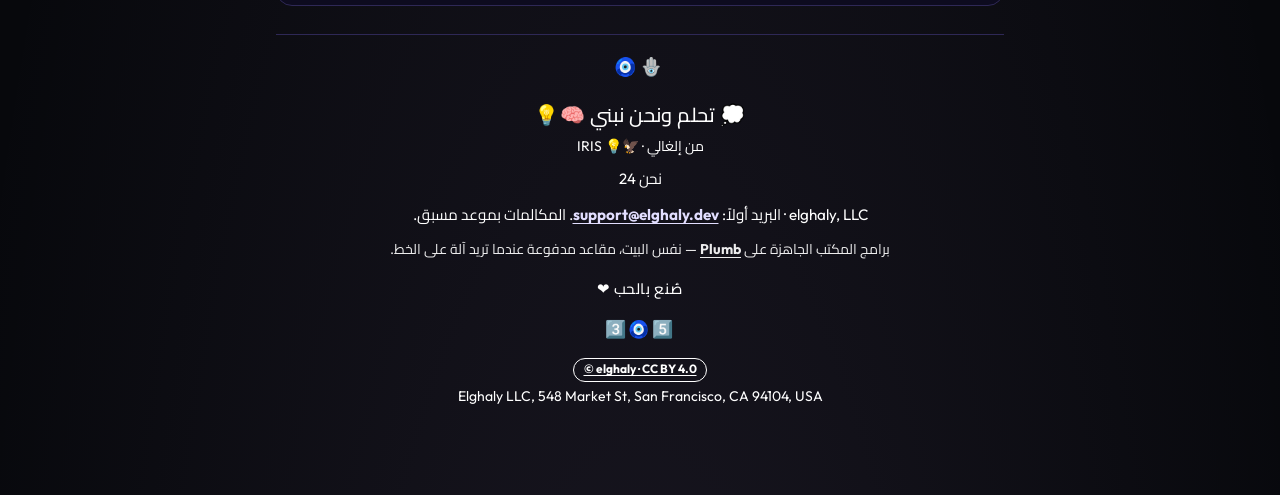
==== commit c8b6cf31: "copy: drop "free" in every language (ابدأ الآن, open server, no charge); absolute /demo-poster.jpg o" ====
--- a/ar/index.html
+++ b/ar/index.html
@@ -10,17 +10,17 @@
 <meta name="referrer" content="no-referrer"/>
 <meta name="theme-color" content="#07080c"/>
 <meta name="color-scheme" content="dark"/>
-<meta name="description" content="Iris 35 — what happened? Tap your situation. Free help on your phone. No wallet connect."/>
+<meta name="description" content="Iris 35 — what happened? Tap your situation. Help on your phone. No wallet connect."/>
 <link rel="canonical" href="https://iris-35.elghaly.dev/ar/"/>
 <meta property="og:type" content="website"/>
 <meta property="og:site_name" content="Iris 35"/>
 <meta property="og:url" content="https://iris-35.elghaly.dev/ar/"/>
 <meta property="og:title" content="Iris 35 — what happened?"/>
-<meta property="og:description" content="Tap what happened. Free help on your glass. No wallet connect, no seed phrase."/>
+<meta property="og:description" content="Tap what happened. Help on your glass. No wallet connect, no seed phrase."/>
 <meta property="og:image" content="https://iris-35.elghaly.dev/og.png"/>
 <meta property="og:image:width" content="1200"/>
 <meta property="og:image:height" content="630"/>
-<meta property="og:image:alt" content="Iris 35 — what happened? Free help on your phone, no wallet connect."/>
+<meta property="og:image:alt" content="Iris 35 — what happened? Help on your phone, no wallet connect."/>
 <meta property="og:locale" content="ar"/>
 <meta property="og:locale:alternate" content="ar"/>
 <meta property="og:locale:alternate" content="ru_RU"/>
@@ -32,7 +32,7 @@
 <link rel="alternate" hreflang="x-default" href="https://iris-35.elghaly.dev/"/>
 <meta name="twitter:card" content="summary_large_image"/>
 <meta name="twitter:title" content="Iris 35 — what happened?"/>
-<meta name="twitter:description" content="Tap what happened. Free help on your glass. No wallet connect, no seed phrase."/>
+<meta name="twitter:description" content="Tap what happened. Help on your glass. No wallet connect, no seed phrase."/>
 <meta name="twitter:image" content="https://iris-35.elghaly.dev/og.png"/>
 <link rel="icon" href="/favicon.ico" sizes="any"/>
 <link rel="icon" href="/favicon.svg" type="image/svg+xml"/>
@@ -152,7 +152,7 @@
   <main id="main">
   <section class="voice" aria-label="Talk to Iris">
     <figure class="demo">
-      <video width="1280" height="720" controls playsinline preload="none" poster="demo-poster.jpg" src="https://iris-desk-voice.onrender.com/demo.mp4"></video>
+      <video width="1280" height="720" controls playsinline preload="none" poster="/demo-poster.jpg" src="https://iris-desk-voice.onrender.com/demo.mp4"></video>
       <figcaption data-i18n="demo_cap">Demo video · 60 seconds</figcaption>
     </figure>
     <a class="talk-btn" href="https://iris-desk-voice.onrender.com" target="_blank" rel="noopener noreferrer">
@@ -233,9 +233,9 @@
 
   <section class="later" aria-label="About IRIS">
     <ul class="bullets">
-      <li data-i18n="b1">What it is: a free open server. Look, tap, get the next path.</li>
+      <li data-i18n="b1">What it is: an open server. Look, tap, get the next path.</li>
       <li data-i18n="b2">Who it is for: you, on your iPhone or Android. Nobody holds the phone.</li>
-      <li data-i18n="b3">Free to start. Extra only if you ask after the work.</li>
+      <li data-i18n="b3">Start now. Extra only if you ask after the work.</li>
     </ul>
     <div class="how">
       <div><b data-i18n="how1_h">1 Look</b><span data-i18n="how1_p">Open the path on YOUR glass.</span></div>
@@ -244,9 +244,9 @@
     </div>
     <div class="hero">
       <p class="tagline" data-i18n="tagline">💭 you dream we build 🧠💡</p>
-      <h2 class="h1" data-i18n="h1">Iris 35 — free server to think and ship</h2>
-      <p class="lede" data-i18n="lede">Open on your glass. Free to start.</p>
-      <a class="cta" href="#what" data-i18n="cta">Start free</a>
+      <h2 class="h1" data-i18n="h1">Iris 35 — open server to think and ship</h2>
+      <p class="lede" data-i18n="lede">Open on your glass. Start now.</p>
+      <a class="cta" href="#what" data-i18n="cta">Start now</a>
       <div class="row" id="install-row" hidden style="justify-content:center">
         <button class="ghost" type="button" id="install-go" data-i18n="install">Add IRIS to your home screen</button>
       </div>
@@ -271,7 +271,7 @@
   </footer>
 </div>
 <script type="application/ld+json">
-{"@context":"https://schema.org","@type":"WebSite","name":"Iris 35","url":"https://iris-35.elghaly.dev/","inLanguage":["en","ar","ru","zh"],"description":"What happened? Free help on your phone. Tap your situation — no wallet connect.","publisher":{"@type":"Organization","name":"elghaly, LLC","email":"support@elghaly.dev","url":"https://iris-35.elghaly.dev/"}}
+{"@context":"https://schema.org","@type":"WebSite","name":"Iris 35","url":"https://iris-35.elghaly.dev/","inLanguage":["en","ar","ru","zh"],"description":"What happened? Help on your phone. Tap your situation — no wallet connect.","publisher":{"@type":"Organization","name":"elghaly, LLC","email":"support@elghaly.dev","url":"https://iris-35.elghaly.dev/"}}
 </script>
 <script src="/i18n.js"></script>
 <script src="/sol-decode.js"></script>
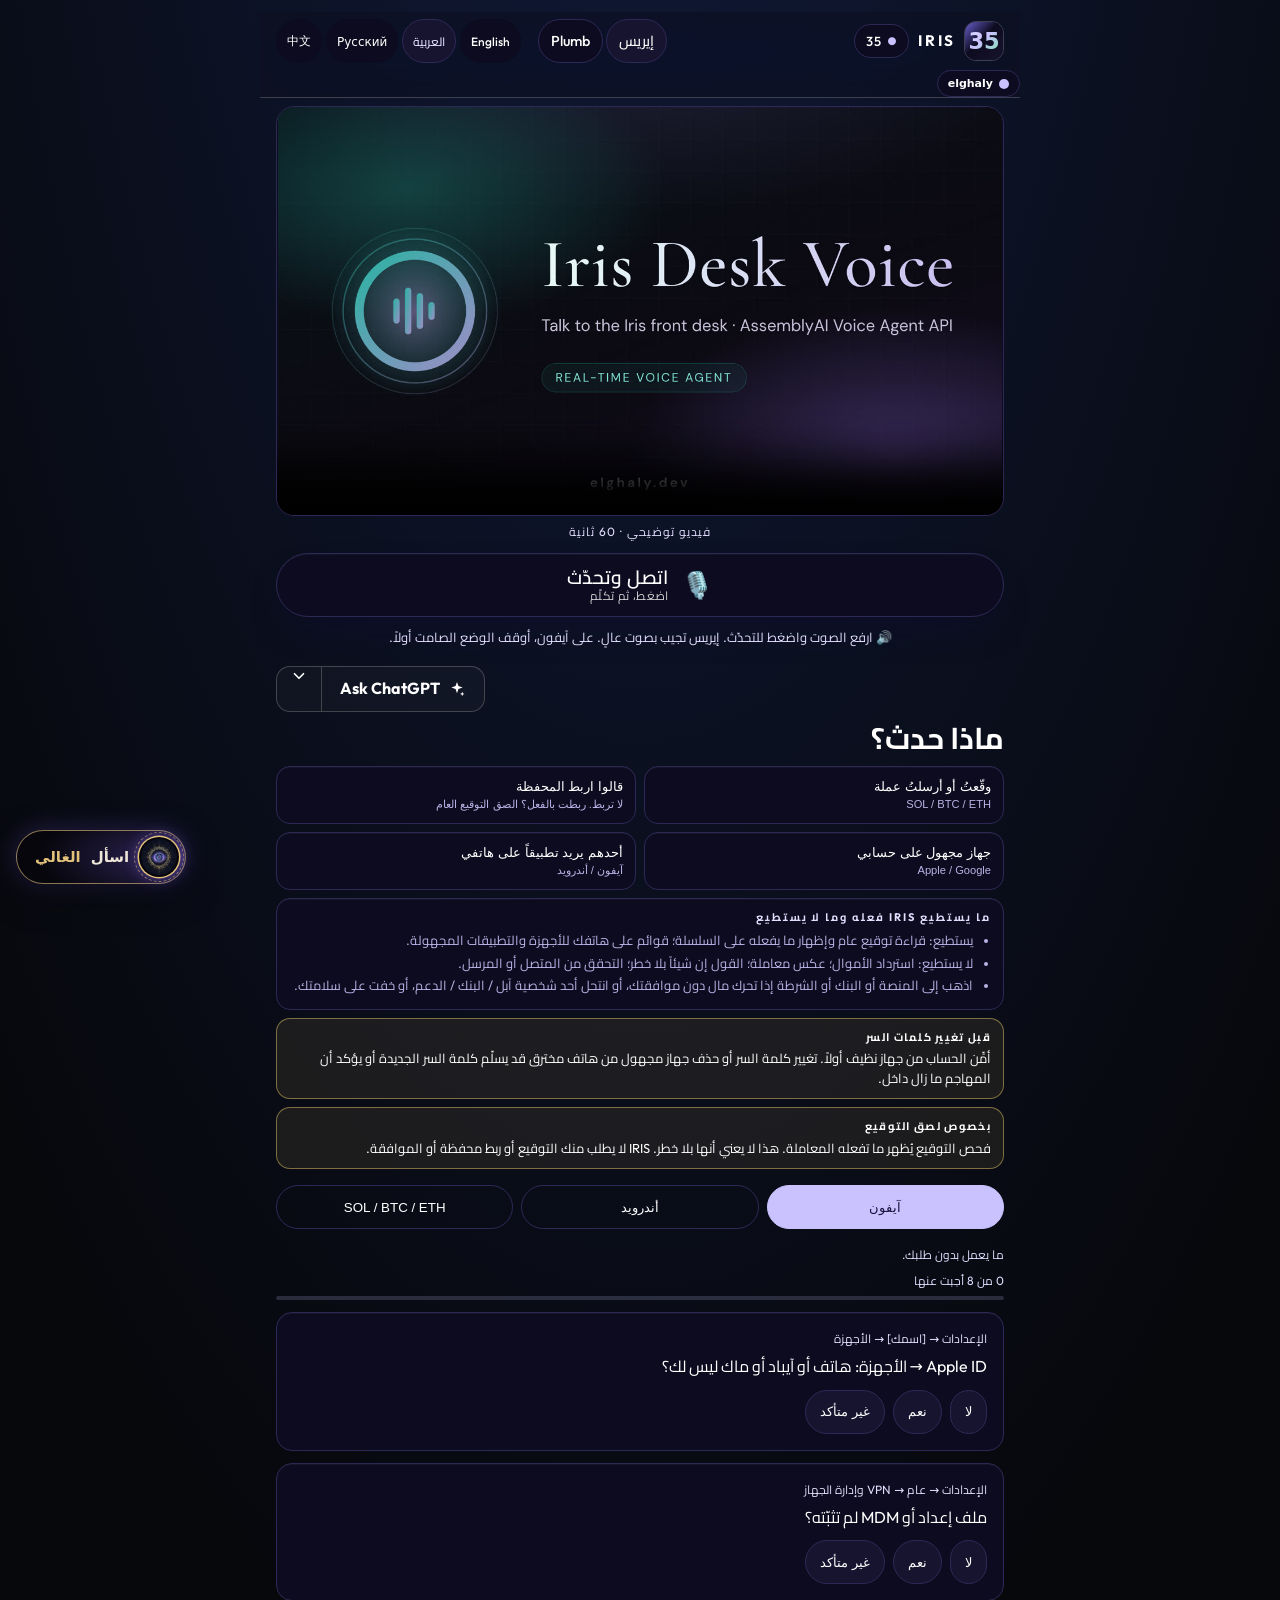
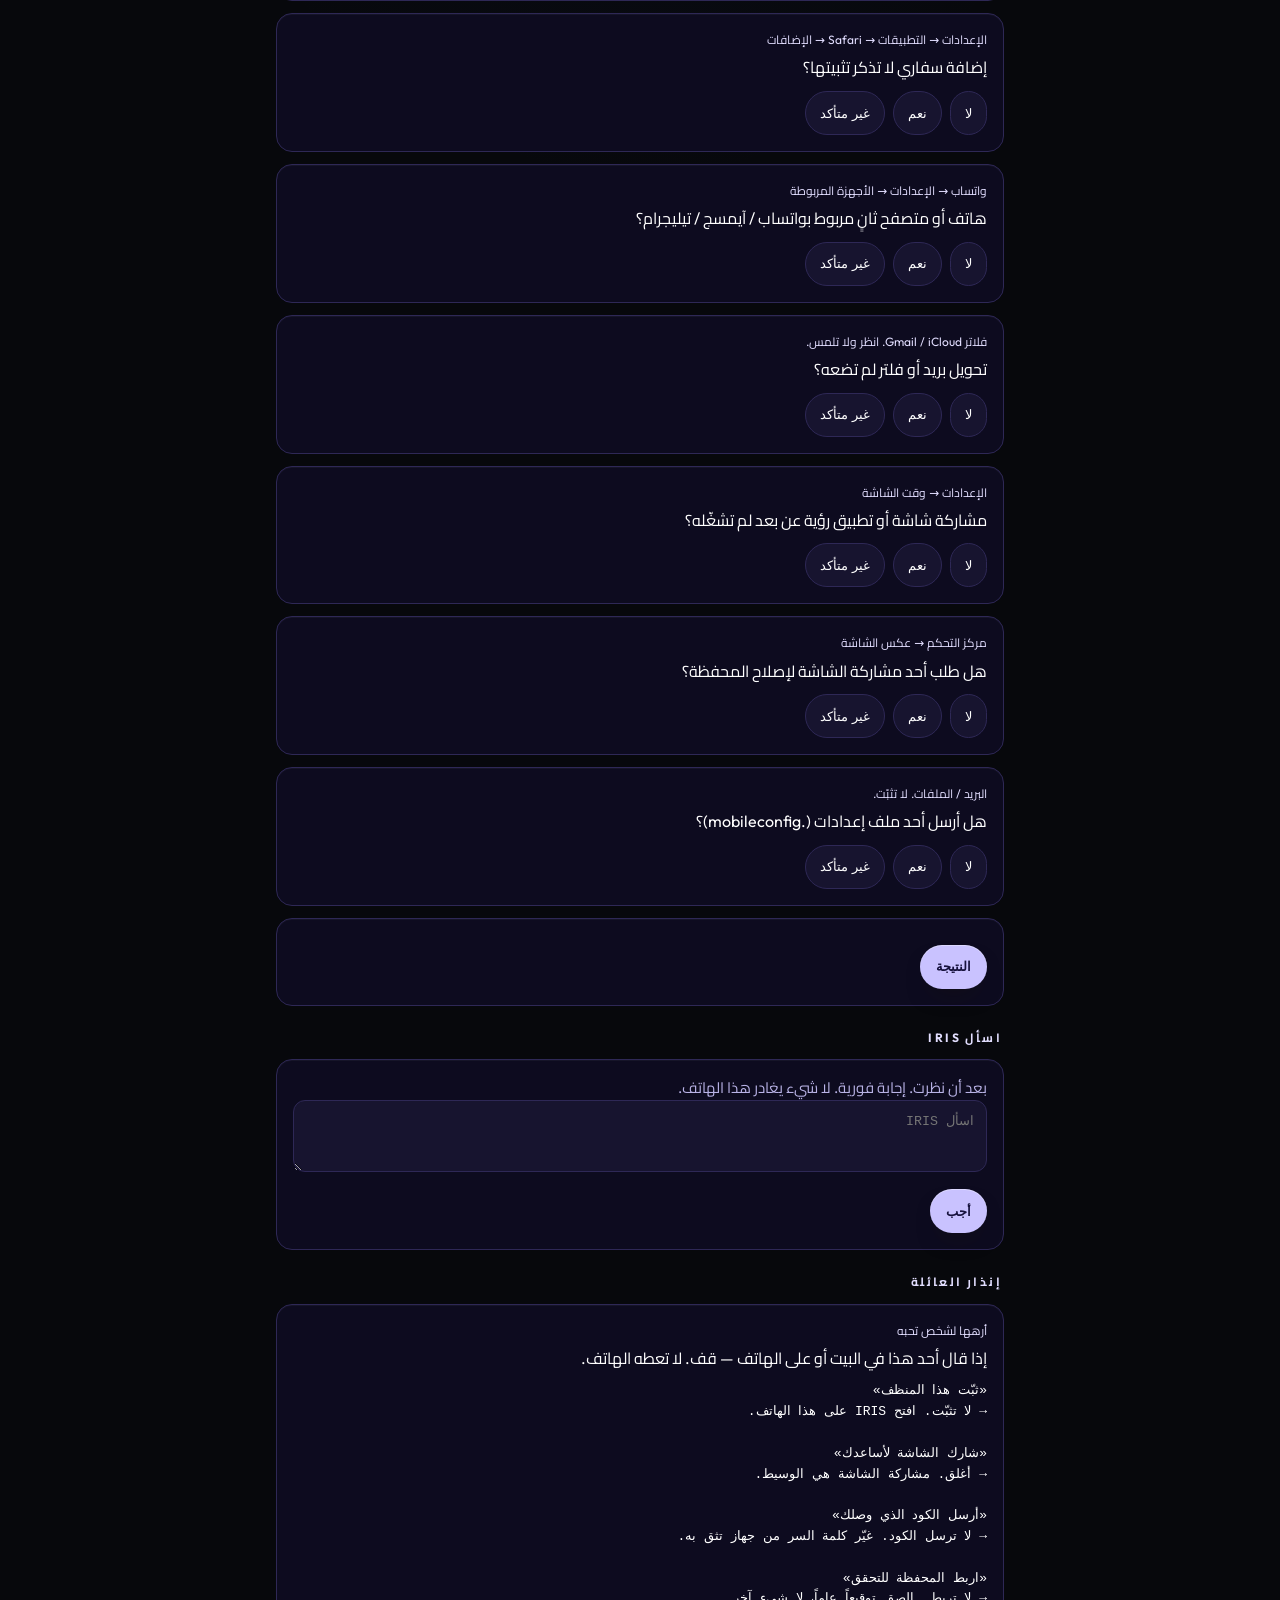
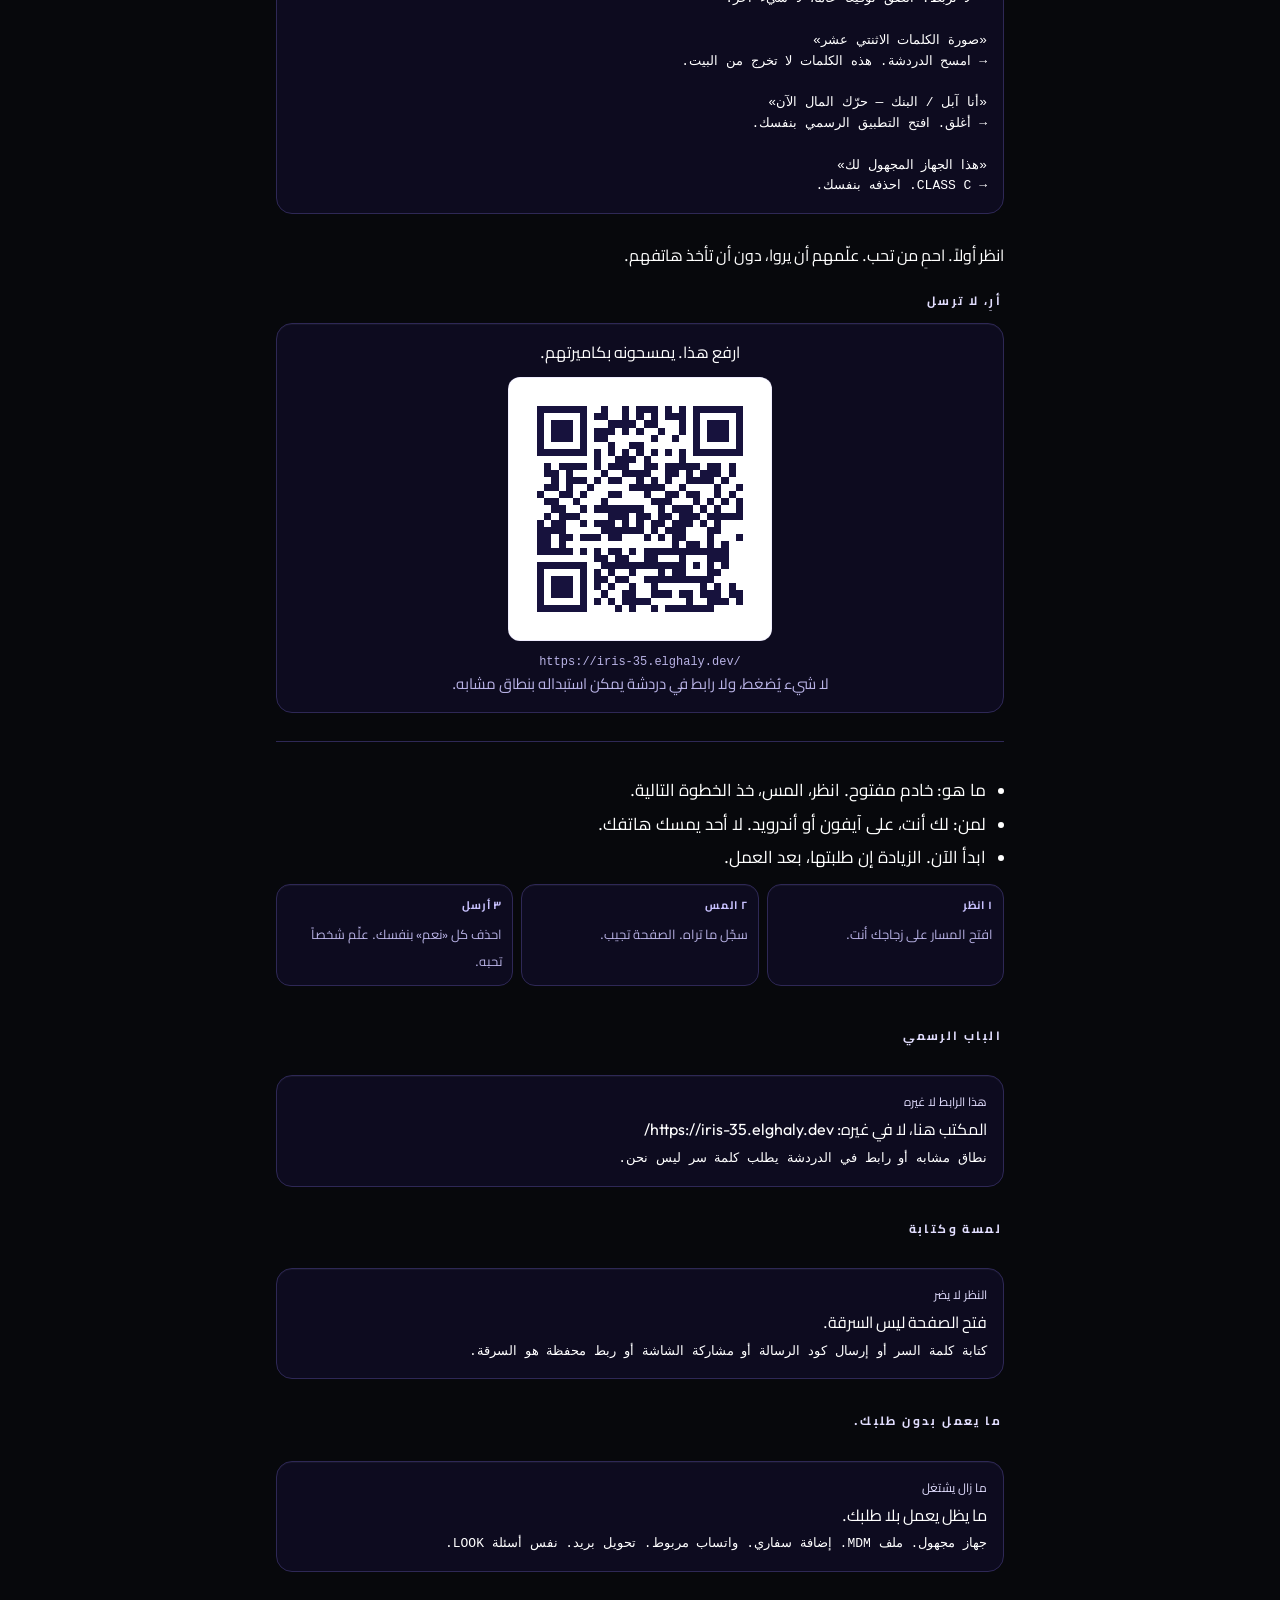
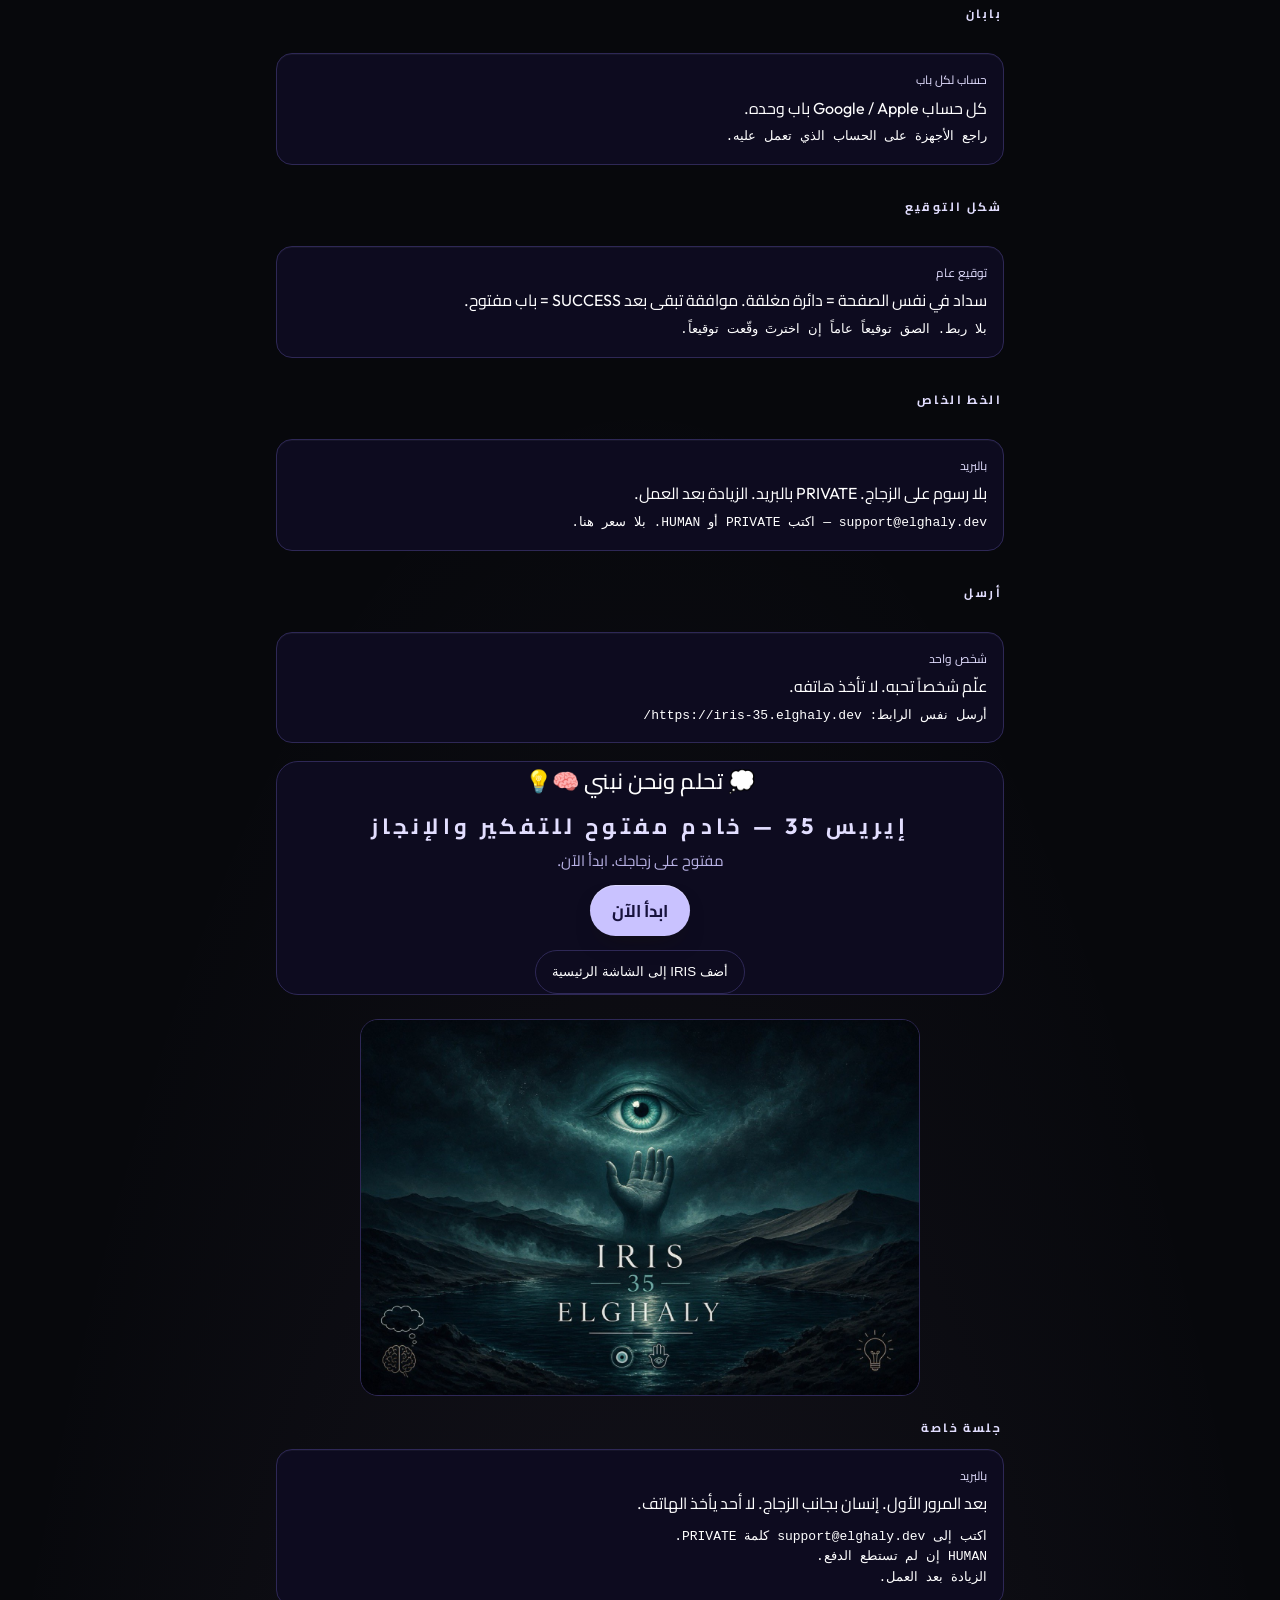
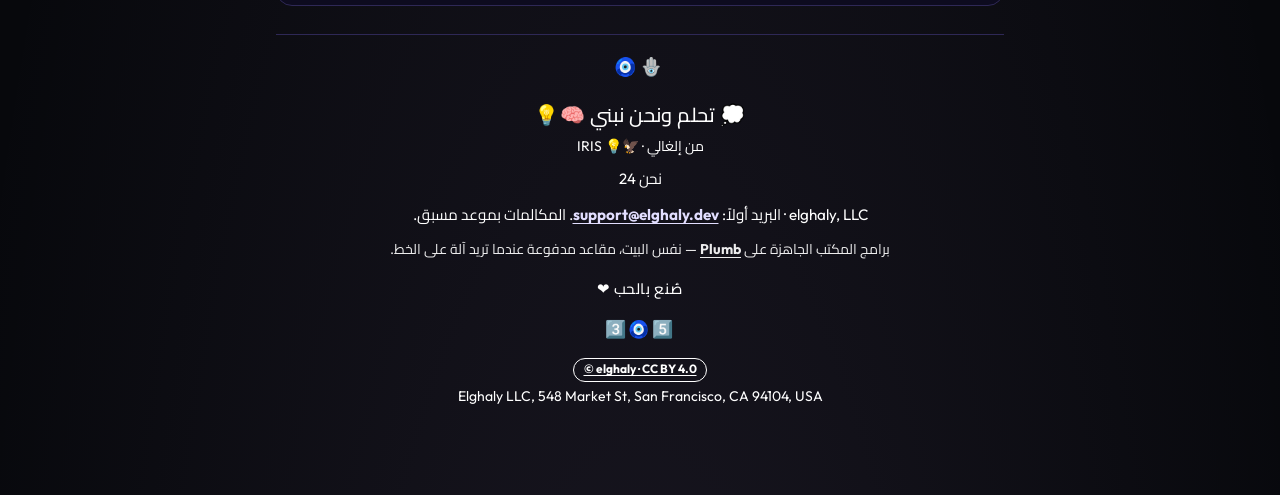
==== commit 351d1075: "copy: drop only/فقط/только/仅/只 and safe/آمن/безопасн/安全 from the 4 languages; rules script fails on " ====
--- a/ar/index.html
+++ b/ar/index.html
@@ -127,7 +127,7 @@
 </head>
 <body>
 <a class="skip" href="#desk" data-i18n="skip">Skip to the desk</a>
-<p id="offline-bar" class="offline-bar" role="status" hidden data-i18n="offline">Offline. Everything on this page still works — only the chain lookup needs a line.</p>
+<p id="offline-bar" class="offline-bar" role="status" hidden data-i18n="offline">Offline. Everything on this page still works — the chain lookup needs a line.</p>
 <div class="wrap">
   <header class="nav">
     <div class="nav__in">
@@ -177,8 +177,8 @@
       <h2 data-i18n="limits_h">What IRIS can and cannot do</h2>
       <ul>
         <li data-i18n="limits_can">CAN: read a public transaction hash and show what it does on chain; walk checklists on your phone for unknown devices and apps.</li>
-        <li data-i18n="limits_cannot">CANNOT: recover funds; reverse a transaction; say something is safe; verify who called, emailed, or messaged you.</li>
-        <li data-i18n="limits_when">Go to your exchange, bank, or police if money moved without your consent, someone impersonates Apple / bank / support, or you fear for your safety.</li>
+        <li data-i18n="limits_cannot">CANNOT: recover funds; reverse a transaction; say something is harmless; verify who called, emailed, or messaged you.</li>
+        <li data-i18n="limits_when">Go to your exchange, bank, or police if money moved without your consent, someone impersonates Apple / bank / support, or you feel in danger.</li>
       </ul>
     </div>
 
@@ -189,7 +189,7 @@
 
     <div class="safety-note hash-note" role="note">
       <strong data-i18n="safety_hash_h">About pasting a hash</strong>
-      <span data-i18n="safety_hash">A hash check shows what a transaction does. That is not the same as safe. IRIS cannot tell you to sign, connect a wallet, or approve.</span>
+      <span data-i18n="safety_hash">A hash check shows what a transaction does. That is not the same as harmless. IRIS cannot tell you to sign, connect a wallet, or approve.</span>
     </div>
   </section>
 
@@ -202,7 +202,7 @@
   <div id="android" class="panel" role="tabpanel" aria-labelledby="tab-android" tabindex="-1"></div>
   <div id="sig" class="panel" role="tabpanel" aria-labelledby="tab-sig" tabindex="-1">
     <div class="card">
-      <label for="q" data-i18n="hash_label">Public hash only</label>
+      <label for="q" data-i18n="hash_label">Public hash</label>
       <textarea id="q" spellcheck="false" autocomplete="off" autocapitalize="off" data-i18n-ph="hash_ph" placeholder="SOL signature / BTC txid / ETH 0x hash — or paste the explorer link"></textarea>
       <div class="row">
         <button class="go" id="run" type="button" data-i18n="classify">Classify</button>
@@ -235,7 +235,7 @@
     <ul class="bullets">
       <li data-i18n="b1">What it is: an open server. Look, tap, get the next path.</li>
       <li data-i18n="b2">Who it is for: you, on your iPhone or Android. Nobody holds the phone.</li>
-      <li data-i18n="b3">Start now. Extra only if you ask after the work.</li>
+      <li data-i18n="b3">Start now. Extra if you ask, after the work.</li>
     </ul>
     <div class="how">
       <div><b data-i18n="how1_h">1 Look</b><span data-i18n="how1_p">Open the path on YOUR glass.</span></div>
